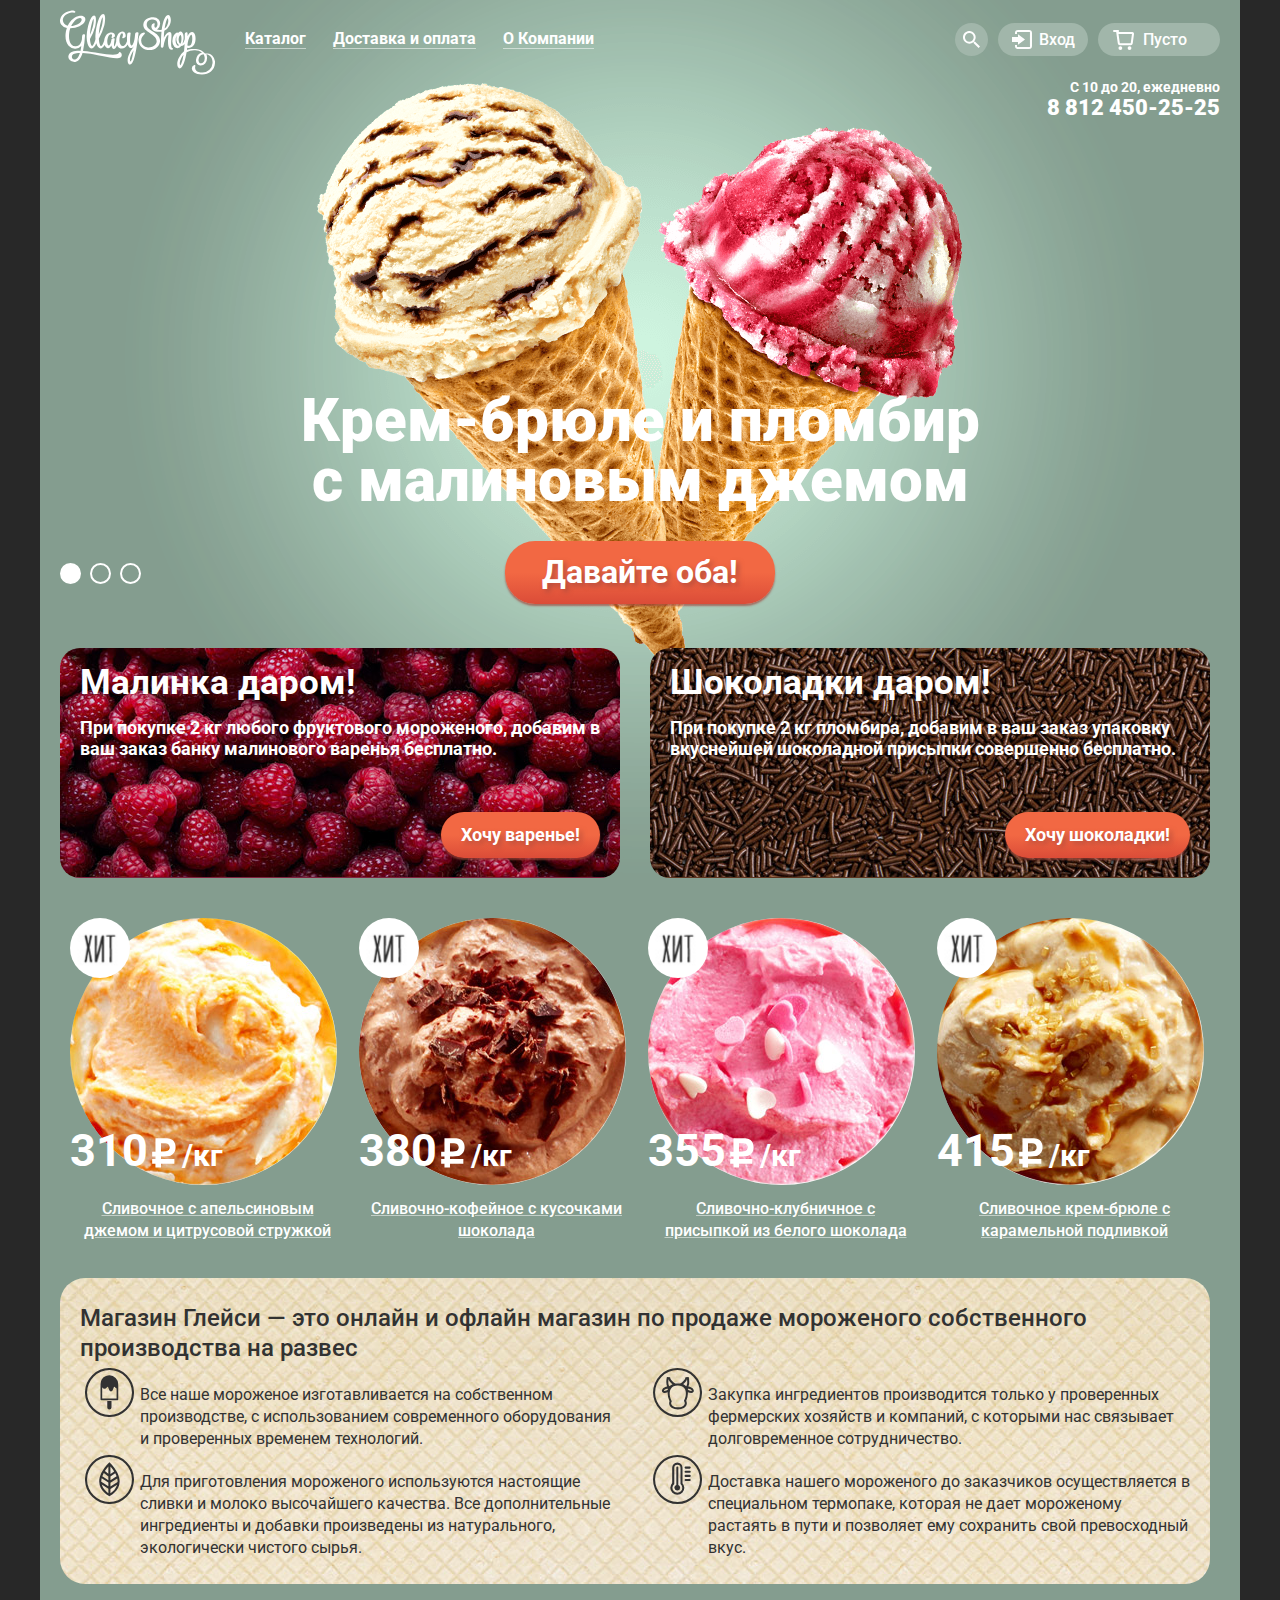
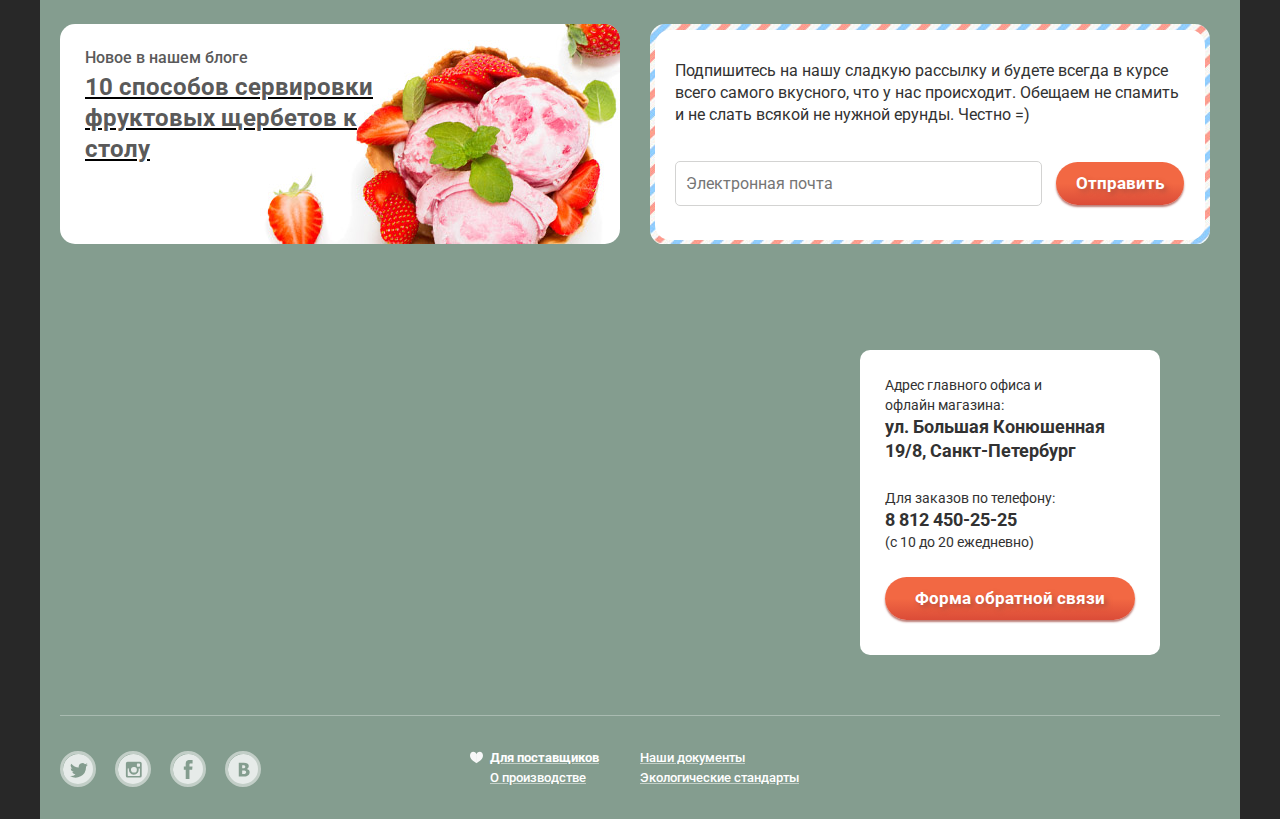
==== index.html @ 435b62d1 "add files" ====
<!DOCTYPE html>
<html lang="ru">
<head>
	<meta charset="UTF-8">
	<meta name="viewport" content="width=device-width, initial-scale=1.0">
	<link href="css/normalize.css" rel="stylesheet" type="text/css"/>
	<link href="css/style.css" rel="stylesheet" type="text/css"/>
	<link href="https://fonts.googleapis.com/css?family=Roboto:400,500,700,900&amp;subset=cyrillic" rel="stylesheet">
	<title>Document</title>
</head>
<body>
	<input type="radio" id="slide1" name="toggle" checked>
	<input type="radio" id="slide2" name="toggle">
	<input type="radio" id="slide3" name="toggle">
	<div class="site_wrapper">	
		<header class="main-header  clearfix  main-header--closed">
			<a><img class="logo" src="img/icons/logo.svg" width="155" height="65" alt="GllacyShop"></a>
			<nav class="main_nav">
				<button class="main-nav__toggle" type="button"></button>
				<ul class="first_list">
					<li>
						<a href="#">Каталог</a>
						<ul class="second_list">
							<li><a href="#">Новинки</a></li>
							<li><a href="catalog_creamy.html">Сливочное</a></li>
							<li><a href="#">Щербеты</a></li>
							<li><a href="#">Фруктовый лед</a></li>
							<li><a href="#">Мелорин</a></li>
						</ul>
					</li>
					<li><a href="#">Доставка и оплата</a></li>
					<li><a href="#">О Компании</a></li>
				</ul>
			</nav>
			<div class="user-block">
				<div class="basket">
					<a class="basket_btn" href="#">Пусто</a>
				</div>
				<div class="login">
					<a class="login_btn" href="#">Вход</a>
					<div class="wrapper_block">
						<form action="#" method="get">
							<div class="input-field">
								<input id="login" type="email" name="login" placeholder="Электронная почта" required="">
								<label class="prompt" for="login">Электронная почта</label>
							</div>
							<div class="input-field">
								<input id="password" type="password" name="password" placeholder="Пароль" required="">
								<label class="prompt" for="password">Пароль</label>
							</div>
							<button class="enter_btn btn" type="submit" value="enter">Войти</button>
							<div class="additionally">
								<a href="#">Забыли пароль?</a>
								<a href="#">Новая регистрация</a>
							</div>
						</form>
					</div>
				</div>
				<div class="search">
					<a class="search_btn" href="#"></a>
					<div class="wrapper_block">
						<form action="#" method="post">
							<div class="input-field">
								<input id="search" type="search" name="search" placeholder="Что ищем?" required="">
								<label class="prompt" for="search">Что ищем?</label>
							</div>
						</form>
					</div>
				</div>
			</div>
		</header>
		<main>
			<div>
				<div class="info_schedule" >С 10 до 20, ежедневно</div>
				<div class="info_tel" >8 812 450-25-25</div>
			</div>
			<div class="wrapper_slaider">
				<ul class="slaider">
					<li class="slide slide1">
						<p>Крем-брюле и пломбир с малиновым джемом</p>
						<a class="give_btn btn" href="#">Давайте оба!</a>
					</li>
					<li class="slide slide2">
						<p>Шоколадный пломбир и лимонный сорбет</p>
						<a class="give_btn btn" href="#">Давайте оба!</a>
					</li>
					<li class="slide slide3">
						<p>Пломбир с помадкой и клубничный щербет</p>
						<a class="give_btn btn" href="#">Давайте оба!</a>
					</li>
				</ul>
				<div class="controls-direction">
					<label for="slide1"></label>
					<label for="slide2"></label>
					<label for="slide3"></label>
				</div>
			</div>
			<section class="banners clearfix">
				<div class="left_banner">
					<h2>Малинка даром!</h2>
					<p>При покупке 2 кг любого фруктового мороженого, добавим в ваш заказ банку малинового варенья бесплатно.</p>
					<a class="want_btn btn" href="">Хочу варенье!</a>
				</div>
				<div class="right_banner">
					<h2>Шоколадки даром!</h2>
					<p>При покупке 2 кг пломбира, добавим в ваш заказ упаковку вкуснейшей шоколадной присыпки совершенно бесплатно.</p>
					<a class="want_btn btn" href="">Хочу шоколадки!</a>
				</div>
			</section>
			<ul class="hits">
				<li class="item_hover">
					<img class="circle_ice-cream" src="img/item1.jpg" width="267" height="267" alt="ice-cream">
					<img class="hit_icon" src="img/hit.jpg" width="60" height="60" alt="hit">
					<p class="price">310
							<img src="img/icons/p.svg" width="32" height="33" alt="p">
							<span>/кг</span>
						</p>
					<a class="description" href="#">Сливочное с апельсиновым джемом и цитрусовой стружкой</a>
					<a class="fast_btn btn" href="#">Быстрый просмотр</a>
				</li>
				<li class="item_hover">
					<img class="circle_ice-cream" src="img/item2.jpg" width="267" height="267" alt="ice-cream">
					<img class="hit_icon" src="img/hit.jpg" width="60" height="60" alt="hit">
					<p class="price">380
							<img src="img/icons/p.svg" width="32" height="33" alt="p">
							<span>/кг</span>
						</p>
					<a class="description" href="#">Сливочно-кофейное с кусочками шоколада</a>
					<a class="fast_btn btn" href="#">Быстрый просмотр</a>
				</li>
				<li class="item_hover">
					<img class="circle_ice-cream" src="img/item3.jpg" width="267" height="267" alt="ice-cream">
					<img class="hit_icon" src="img/hit.jpg" width="60" height="60" alt="hit">
					<p class="price">355
							<img src="img/icons/p.svg" width="32" height="33" alt="p">
							<span>/кг</span>
						</p>
					<a class="description" href="#">Сливочно-клубничное с присыпкой из белого шоколада</a>
					<a class="fast_btn btn" href="#">Быстрый просмотр</a>
				</li>
				<li class="item_hover">
					<img class="circle_ice-cream" src="img/item4.jpg" width="267" height="267" alt="ice-cream">
					<img class="hit_icon" src="img/hit.jpg" width="60" height="60" alt="hit">
					<p class="price">415
							<img src="img/icons/p.svg" width="32" height="33" alt="p">
							<span>/кг</span>
						</p>
					<a class="description" href="#">Сливочное крем-брюле с карамельной подливкой</a>
					<a class="fast_btn btn" href="#">Быстрый просмотр</a>
				</li>
			</ul>
			<section class="seo">
				<h2>Магазин Глейси  — это онлайн и офлайн магазин по продаже мороженого собственного производства на развес</h2>
				<ul class="about clearfix">
					<li>
						<img src="img/icons/ice-cream.svg" width="49" height="49" alt="ice-cream">
						<p>Все наше мороженое изготавливается на собственном производстве, с использованием современного оборудования и проверенных временем технологий.</p>
					</li>
					<li>
						<img src="img/icons/cow.svg" width="49" height="49" alt="ice-cream">
						<p>Закупка ингредиентов  производится только у проверенных фермерских хозяйств и компаний, с которыми нас связывает долговременное сотрудничество.</p>
					</li>
					<li>
						<img src="img/icons/leaf.svg" width="49" height="49" alt="-cream">
						<p>Для приготовления мороженого используются настоящие сливки и молоко высочайшего качества. Все дополнительные ингредиенты и добавки произведены из натурального, экологически чистого сырья.</p>
					</li>
					<li>
						<img src="img/icons/thermometer.svg" width="49" height="49" alt="ice-cream">
						<p>Доставка нашего мороженого до заказчиков осуществляется в специальном термопаке, которая не дает мороженому растаять в пути и позволяет ему сохранить свой превосходный вкус.</p>
					</li>
				</ul>
			</section>
			<section class="news_dispatch clearfix">
				<div class="news">
					<div class="news_overhead">Новое в нашем блоге</div>
					<a class="news_title" href="#">10  способов сервировки фруктовых щербетов к столу</a>
				</div>
				<div class="wrapper_dispatch">
					<div class="dispatch">
						<p>Подпишитесь на нашу сладкую рассылку и будете всегда в курсе всего самого вкусного, что у нас происходит. Обещаем не спамить и не слать всякой не нужной ерунды. Честно =) </p>
						<form class="subscription" action="#" method="get">
							<div class="input-field">
								<input id="email" type="email" name="email" placeholder="Электронная почта" required="">
								<label class="prompt" for="email">Электронная почта</label>
							</div>
							<button class="send_btn btn" type="submit" value="send">Отправить</button>
						</form>
					</div>
				</div>
			</section>
			<section class="map">
				<iframe src="https://yandex.ru/map-widget/v1/?um=constructor%3Abc6f0260ece9d15a4485cff6b0abbea690701ef6954085ef23d8120b6b8f34a1&amp;source=constructor" width="1200" height="430"></iframe>
				<div></div>
				<div class="map_info">
					<p>Адрес главного офиса и<br>
					офлайн магазина:<br>
					<b>ул. Большая Конюшенная<br>
					19/8, Санкт-Петербург</b><br></p>
					<p>Для заказов по телефону:<br>
					<b>8 812 450-25-25</b><br>
					(с 10 до 20 ежедневно)</p>
					<a class="form_btn btn" href="#">Форма обратной связи</a>
				</div>
				<div class="modal">
					<div class="modal_content clearfix">
						<form action="#" method="get">
							<span class="exit"></span>
							<div class="modal_content_title">Мы обязательно Вам ответим!</div>
							<div class="input-field">
								<input id="contact_name" type="text" name="contact_name" placeholder="Как Вас зовут?" required="">
								<label class="prompt" for="contact_name">Как Вас зовут?</label>
							</div>
							<div class="input-field">
								<input id="contact_email" type="text" name="contact_email" placeholder="Ваша почта для ответа?" required="">
								<label class="prompt" for="contact_email">Ваша почта для ответа?</label>
							</div>
							<div class="input-field">
								<textarea id="contact_text" name="contact_text" placeholder="Напишите что-нибудь..." required=""></textarea>
								<label class="prompt" for="contact_text">Напишите что-нибудь...</label>
							</div>
							<button class="send_btn btn float_right" type="submit" value="contact_send" >Отправить</button>
						</form>
					</div>
				</div>
			</section>
		</main>
		<footer class="main_footer clearfix">
			<div class="social">
				<a class="social_btn social_btn_twitter" href="#"></a>
				<a class="social_btn social_btn_instagram" href="#"></a>
				<a class="social_btn social_btn_facebook" href="#"></a>
				<a class="social_btn social_btn_vkontakte" href="#"></a>
			</div>
			<div class="additional">
				<a href="#">Для поставщиков<img src="img/icons/heart.svg" width="13" height="13" alt="heart"></a>
				<a href="#">Наши документы</a>
				<a href="#">О производстве</a>
				<a href="#">Экологические стандарты</a>
			</div>
			<div class="made"></div>
		</footer>
	</div>
	<script src="js/script.js"></script>
	<script src="js/burger_menu.js"></script>
</body>
</html>
---- css/style.css ----
body {
	max-width: 1200px;
	margin: 0 auto;
	font-weight: 400;
	font-size: 16px;
	color: #323232;
	font-family: "Roboto", "Arial", sans-serif;
}
body {
	background: #282828;
}
a {
	font-weight: 500;
	color: #fff;
	text-decoration-color: rgba(255,255,255,.5)
}
a:hover {
	color: #ffbc9e;
	text-decoration-color: rgba(255,188,158,.5)
}
a:active {
	color: #fff;
}
.input-field {
	position: relative;
	display: inline-block;
}
input {
	padding: 1px 10px;
	border: none;
	border: 1px solid #d3d3d2;
	border-radius: 5px;
	font-weight: 700;
	margin-top: 15px;
}
input::-webkit-input-placeholder, 
textarea::-webkit-input-placeholder {
	font-weight: 400;
}
input::-moz-input-placeholder, 
textarea::::-moz-input-placeholder {
	font-weight: 400;
}
input:-ms-input-placeholder, 
textarea:-ms-input-placeholder {
	font-weight: 400;
}
input:hover {
	border: 2px solid #d3d3d2;
	padding: 0 9px;
}
.prompt {
	display: none;
	position: absolute;
	top: -5px;
	left: 30px;
	font-size: 11px;
	line-height: 24px;
}
input:focus + .prompt, textarea:focus + .prompt {
	display: block;
	color: #5b9ddf;
}
input:focus::-webkit-input-placeholder, 
textarea:focus::-webkit-input-placeholder {
	color:transparent; 
}
input:focus::-moz-placeholder, 
textarea:focus::-moz-placeholder {
	color:transparent;
}
input:focus:-ms-input-placeholder, 
textarea:focus:-ms-input-placeholder {
	color:transparent;
}
.btn {
	background: linear-gradient(to bottom, #f26843 50%, #db4c38 100%);
	color: #fff;
	font-weight: 700;
	text-decoration: none;
	text-shadow: 3px 3px 5px rgba(160,70,60,.7);
	border: none;
	outline: 0;
	cursor: pointer;
	border-radius: 30px;
	box-shadow: 0 2px 2px rgba(160,70,60,.7)
}
.btn:hover {
	background: linear-gradient(to bottom, #f58669 50%, #ec6f5e 100%);
	color: #fff;
}
.btn:active {
	background: linear-gradient(to bottom, #d74632 50%, #e1613e 100%);
	box-shadow: inset 0 3px 3px rgba(160,70,60,.7);
}
/*===========================HEADER============================*/
.site_wrapper {
	background: #849d8f;
	max-width: 1160px;
	height: 100%;
	padding: 0 20px;
	margin: 0 auto;
	-webkit-transition: background 1.5s ease;
	transition: background 1.5s ease;
}
#slide1, #slide2, #slide3 {
	display: none;
}
#slide1:checked ~ .site_wrapper .slide1,
#slide2:checked ~ .site_wrapper .slide2,
#slide3:checked ~ .site_wrapper .slide3  {
 	display: block;
}
#slide1:checked ~ .site_wrapper {
  	background: #849d8f url("../img/ice-cream.png") no-repeat 77px 0;
}
#slide2:checked ~ .site_wrapper {
  	background: #8996a6 url("../img/ice-cream2.png") no-repeat 77px 0;
}
#slide3:checked ~ .site_wrapper {
 	background: #9d8b84 url("../img/ice-cream3.png") no-repeat 77px 0;
}
.clearfix::after {
	display: table;
	content: "";
	clear: both;
}
.logo {
	width: 155px; 
	height: 65px;
	float: left;
	margin-top: 10px;
	margin-right: 16px;
}
.main_nav {
	width: 550px;
	float: left;
	display: inline-block;
	vertical-align: top;
}
.main-nav__toggle {
	display: none;
}
.first_list, .second_list {
	margin: 0;
	padding: 0;
	font-size: 0;
}
.first_list > li {
	display: inline-block;
	vertical-align: top;
	padding: 23px 0;
}
.first_list > li > a {
	display: inline-block;
	vertical-align: top;
	font-size: 16px;
	font-weight: 700;
	color: #fff;
	text-decoration: none;
	border-bottom: 1px solid rgba(255, 255, 255, .5);
	margin:7px 13px 7px 14px;
}
.first_list > li > a:hover {
	background: #fff;
	color: #000;
	padding: 7px 13px;
	border-radius: 20px;
	margin: 0;
	margin-right: 1px;
}
.first_list > li > a:active {
	box-shadow: inset 0 3px 3px rgba(104,104,104,.6);
}
.first_list > li > .active_first_list {
	background: #d07058;
	padding: 7px 12px;
	border: none;
	border-radius: 20px;
	margin: 0;
	margin-right: 1px;
}
.second_list {
	display: none;
	position: absolute;
	z-index: 1;
	background: #fff;
	box-shadow: 0 15px 15px 10px rgba(87,100,92,.5);
	margin-top: 5px;
	border-radius: 7px;
}
.first_list li:hover .second_list {
	display: block;
}
.second_list > li {
	background: #fff;
	padding: 5px 0;
}
.second_list > li:nth-child(1) {
	border-top-right-radius: 7px;
	border-top-left-radius: 7px;
}
.second_list > li:nth-last-child(1) {
	border-bottom-right-radius: 7px;
	border-bottom-left-radius: 7px;
}
.second_list > li > a {
	background: #fff;
	width: 100%;
	display: inline-block;
	vertical-align: top;
	box-sizing: border-box;
	vertical-align: top;
	font-size: 14px;
	font-weight: 400;
	color: #000;
	text-decoration: none;
	padding: 5px 20px;
}
.second_list > li:nth-child(1)::after {
	display: table;
	content: "";
	background: #d1d0ce;
	width: 90%;
	height: 1px;
	margin: 0 auto;
}
.second_list > li:nth-child(1) {
	padding-bottom: 0px;
}
.second_list > li:nth-child(1) > a {
	font-weight: 700;
	padding-bottom: 10px;
}
.second_list > li:hover, .second_list > li:hover > a {
	background: #fbded7;
	color: #000;
}
.second_list > li:active, .second_list > li:active > a {
	background: #f6b5a5;
}
.second_list > .active_second_list, 
.second_list > .active_second_list > a {
	background: #d07058;
	color: #fff;
	pointer-events: none;
}
.user-block {
	width: 400px;
	float: right;
	margin: 23px 0;
}
.search, .login, .basket {
	position: relative;
	float: right;
	margin-left: 10px;
}
.search_btn {
	display: inline-block;
	vertical-align: top;
	background: #a1b6aa url(../img/icons/search.svg) no-repeat 50%;
	width: 33px;
	height: 33px;
	border-radius: 20px;
}
.search_btn:hover {
	background: #fff url(../img/icons/search_hover.svg) no-repeat 50%;
}
.wrapper_block {
	display: none;
	position: absolute;
	z-index: 1;
	right: 0;
	top: 40px;
	background: #fff;
	border-radius: 7px;
	box-shadow: 0 15px 15px 10px rgba(87,100,92,.5);
}
.wrapper_block::before {
	position: absolute;
	z-index: -1;
	width: 100%;
	height: 10px;
	top: -10px;
	content: "";
}
.search input, .login input {
	width: 228px;
	height: 37px;
	margin: 15px;
}
.login_btn, .basket_btn {
	display: block;
	width: 77px;
	height: 33px;
	font-weight: 500;
	color: #fff;
	line-height: 33px;
	border-radius: 20px;
	text-decoration: none;
}
.login_btn {
	background: #a1b6aa url(../img/icons/enter.svg) no-repeat 20% 50%;
	padding-right: 13px;
	text-align: right;
}
.login_btn:hover {
	background: #fff url(../img/icons/enter_hover.svg) no-repeat 20% 50%;
	color: #000;
}
.enter_btn {
	height: 35px;
	font-size: 15px;
	line-height: 35px;
	padding: 0 25px;
	margin: 0 15px 15px;
}
.additionally {
	display: inline-block;
	vertical-align: middle;
}
.additionally a {
	display: block;
	font-weight: 400;
	font-size: 13px;
	line-height: 24px;
	color: #000;
	text-decoration-color: rgba(0,0,0,.5);
}
.additionally a:hover {
	color: #ec593c;
	text-decoration-color: rgba(236,89,60,.5)
}
.basket_btn {
	background: #a1b6aa url(../img/icons/busket.svg) no-repeat 15% 50%;
	padding-left: 45px;
}
.basket_btn:hover, .basket_btn_active {
	background: #fff url(../img/icons/busket_hover.svg) no-repeat 15% 50%;
	color: #000;
}
.basket_inside {
	background: #fff;
	min-width: 520px;
	margin: 10px 20px 20px 5px;
}
.basket_inside_list {
	margin: 15px 0;
}
.cancel_btn {
	vertical-align: middle;
	position: relative;
	background: #fff;
	width: 25px;
	height: 25px;
	border: none;
	margin-right: 10px;
	cursor: pointer;
}
.cancel_btn::after, 
.cancel_btn::before {
	position: absolute;
	background: #3e3e3e;
	width: 14px;
	height: 1px;
	content: "";
}
.cancel_btn::before {
	transform: rotate(45deg);
}
.cancel_btn::after {
	transform: rotate(-45deg);
}
.cancel_btn:hover::before, 
.cancel_btn:hover::after {
	background: #d90000;
}
.basket_inside_list img {
	vertical-align: middle;
	width: 35px;
	height: 35px;
}
.basket_inside span {
	vertical-align: middle;
	font-size: 13px;
}
.basket_inside_name {
	vertical-align: middle;
	display: inline-block;
	width: 230px;
	margin: 0 10px;
}
.basket_inside_quantity {
	display: inline-block;
	width: 110px;
	margin-right: 10px;
}
.basket_inside b {
	vertical-align: middle;
	font-weight: normal;
	color: #808080;
}
.total {
	text-align: right;
	font-weight: 700;
	font-size: 15px;
	padding-top: 15px;
	padding-right: 10px;
	border-top: 1px solid #cacac7;
	margin-bottom: 10px;
}
.issue_btn {
	float: right;
	padding: 8px 20px;
}
.user-block > div:hover .wrapper_block, 
.user-block > div:hover .wrapper_block::before  {
	display: block;
} 
.info_schedule {
	color: #fff;
	font-weight: 700;
	font-size: 14px;
	text-align: right;
}
.info_tel {
	color: #fff;
	font-weight: 900;
	font-size: 22px;
	text-align: right;
}
/*===========================SLIDER============================*/
.wrapper_slaider {
	position: relative;
}
.slaider {
	width: 700px;
	height: 527px;
	padding: 0;
	margin: 0 auto;
}
.slide {
	display: none;
	position: relative;
	list-style: none;
}
.slaider p {
	position: absolute;
	top: 210px;
	color: #fff;
	font-weight: 900;
	font-size: 60px;
	line-height: 60px;
	text-align: center;
}
.controls-direction label {
	position: absolute;
	top: 442px;
	width: 17px;
	height: 17px;
	border: 2px solid #fff;
	border-radius: 15px;
	cursor: pointer;
}
.controls-direction label:nth-child(2) {
	left: 30px;
}
.controls-direction label:nth-child(3) {
	left: 60px;
}
.controls-direction label:hover {
	background: #b2c1b7;
}
#slide1:checked ~ .site_wrapper label[for="slide1"],
#slide2:checked ~ .site_wrapper label[for="slide2"],
#slide3:checked ~ .site_wrapper label[for="slide3"]  {
  background: #fff;
}
.give_btn {
	height: 63px;
	position: absolute;
	top: 420px;
	left: 215px;
	font-size: 32px;
	line-height: 63px;
	padding: 0 37px;
}
/*===========================BANNERS============================*/

.banners {
	max-width: 100%;
	width: 1150px;
	color: #fff;
}
.banners h2 {
	font-weight: 700;
	font-size: 35px;
	margin: 15px 20px;
}
.banners p {
	font-weight: 700;
	font-size: 18px;
	margin: 0 20px;
}
.want_btn {
	position: absolute;
	right: 20px;
	bottom: 20px;
	height: 46px;
	font-size: 18px;
	line-height: 46px;
	padding: 0 20px;
}
.left_banner {
	position: relative;
	background: #7e223e url(../img/raspberries.jpg) no-repeat;
	max-width: 49%;
	width: 560px;
	height: 230px;
	border-radius: 20px;
	float: left;
}
.right_banner {
	position: relative;
	background: #5d3620 url(../img/chocolate.jpg) no-repeat;
	max-width: 49%;
	width: 560px;
	height: 230px;
	border-radius: 20px;
	float: right;
}
/*===========================HITS============================*/
.hits, .catalog {
	position: relative;
	max-height: 340px;
	padding: 0;
	margin: 30px 0;
}
.item_hover {
	position: relative;
	display: inline-block;
	vertical-align: top;
	width: 265px;
	min-height: 400px;
	padding: 10px 10px;
}
.item_hover:hover {
	z-index: 1;
	background: rgba(167,184,173,.9);
	border-radius: 7px;
}
.circle_ice-cream {
	width: 267px;
	height: 267px;
	position: absolute;
	border-radius: 150px;
}
.hit_icon {
	width: 60px;
	height: 60px;
	position: absolute;
	border-radius: 30px;
}
.price {
	position: absolute;
	vertical-align: middle;
	top: 185px;
	font-weight: 700;
	font-size: 45px;
	line-height: 13px;
	color: #fff;
}
.price img {
	vertical-align: middle;
	margin: 0 -10px;
}
.price span {
	font-size: 30px;
}
.description {
	position: absolute;
	top: 290px;
	line-height: 22px;
	text-align: center;
	margin: 0 5px;
}
.fast_btn {
	display: none;
	position: absolute;
	top: 360px;
	height: 35px;
	font-size: 18px;
	line-height: 35px;
	padding: 0 25px;
	margin-left: 25px;
}
.item_hover:hover .fast_btn {
	display: block;
}
/*===========================SEO============================*/

.seo {
	background: #f0e6ce url(../img/wafer.jpg);
	width: 1150px;
	border-radius: 25px;
	margin-bottom: 40px;
}
.seo h2 {
	font-weight: 500;
	font-size: 24px;
	line-height: 30px;
	padding: 25px 20px 0;
	margin: 5px 0;
}
.about {
	padding: 0;
	padding-bottom: 20px;
	margin: 0;
}
.about li {
	width: 537px;
	list-style: none;
}
.about li:nth-child(odd) {
	float: left;
	margin-left: 25px;
}
.about li:nth-child(even) {
	float: right;
	margin-right: 20px;
}
.about li img {
	width: 49px;
	height: 49px;
	position: absolute;
}
.about li p {
	line-height: 22px;
	margin-left: 55px;
	margin-bottom: 5px;

}
/*===========================NEWS_DISPATCH============================*/

.news_dispatch {
	max-width: 100%;
	width: 1150px;
	margin-bottom: 40px;
}
.news {
	background: #fff url(../img/strawberry.jpg);
	max-width: 49%;
	width: 560px;
	min-height: 220px;
	float: left;
	border-radius: 15px;
}
.news_overhead {
	font-weight: 500;
	color: #5a5a5a;
	padding: 25px 25px 5px;
}
.news_title {
	display: inline-block;
	vertical-align: top;
	max-width: 300px;
	font-weight: 700;
	font-size: 24px;
	line-height: 31px;
	color: #5a5a5a;
	text-decoration-color: #000;
	margin: 0 25px;
}
.wrapper_dispatch {
	background: url(../img/mail_fon.jpg) no-repeat;
	max-width: 49%;
	width: 560px;
	float: right;
	border-radius: 15px;
}
.dispatch {
	background: #fff;
	max-width: calc(100% - 10px);
	width: 550px;
	min-height: 210px;
	border-radius: 15px;
	margin: -10px 0 5px 5px;
}
.dispatch p {
	line-height: 22px;
	padding: 30px 20px 0;
	margin-bottom: 20px;
}
.subscription input {
	width: 345px;
	height: 41px;
	margin: 15px 10px 0 20px;
}
.send_btn {
	height: 43px;
	font-size: 17px;
	line-height: 43px;
	padding: 0 20px;
}
/*===========================MAP============================*/

.map {
	position: relative;
	max-width: 100%;
	width: 1120px;
	height: 430px;
	margin-left: -20px;
}
.map iframe {
	max-width: calc(100% + 40px);
	border: none;
}
.map_info {
	position: absolute;
	top: 0;
	right: 0;
	background: #fff;
	width: 300px;
	min-height: 305px;
	margin-top: 65px;
	border-radius: 10px;
}
.map_info p {
	font-size: 14px;
	line-height: 20px;
	margin: 25px;
}
.map_info b {
	font-weight: 700;
	font-size: 18px;
	line-height: 24px;
}
.form_btn {
	display: inline-block;
	vertical-align: top;
	height: 43px;
	font-size: 17px;
	line-height: 43px;
	padding: 0 30px;
	margin-left: 25px;
}
.modal {
	display: none;
	position: fixed;
	top: 0;
	left: 0;
	z-index: 1;
	width: 100%;
	height: 100%;
	background: rgba(0,0,0,.5);
}
.modal_content {
	position: fixed;
	bottom: 50%;
	left: 50%;
	z-index: 5;
	background: #fff;
	width: 500px;
	height: 500px;
	margin-left: -250px;
	margin-bottom: -250px;
}
.modal_show {
	display: block;
}
.exit {
	position: absolute;
	top: 10px;
	right: 10px;
	width: 40px;
	height: 40px;
	cursor: pointer;
}
.exit::before, .exit::after {
	position: absolute;
	background: #777;
	width: 30px;
	height: 3px;
	content: "";
}
.exit::before {
	top: 18px;
	left: 5px;
	transform: rotate(45deg);
}
.exit::after {
	top: 18px;
	left: 5px;
	transform: rotate(-45deg);
}
.exit:hover::before, .exit:hover::after {
	opacity: .5;
}
.modal_content_title {
	font-weight: 700;
	font-size: 20px;
	line-height: 24px;
	padding-top: 20px;
	margin: 0 20px 15px;
}
.modal_content input {
	display: block;
	width: 250px;
	height: 41px;
	margin: 15px 20px;
}
.modal_content textarea {
	width: 453px;
	height: 195px;
	font-weight: 700;
	padding: 10px;
	border: 1px solid #d3d3d2;
	border-radius: 5px;
	margin: 15px 20px;
	resize: none;
}
.float_right {
	float: right;
	margin-right: 20px;
}
/*===========================FOOTER============================*/

.main_footer {
	min-height: 103px;
	border-top: 1px solid #a9bbb1;
}
.social {
	width: 380px;
	float: left;
	margin-right: 50px;
}
.social_btn {
	display: inline-block;
	vertical-align: top;
	width: 30px;
	height: 30px;
	border: 3px solid #c2cec7;
	border-radius: 20px;
	margin-top: 35px;
	margin-right: 15px;
}
.social_btn:hover {
	border: 3px solid #dbe3de;
}
.social_btn:active {
	box-shadow: inset 0 4px 4px rgba(104,104,104,.6);
}
.social_btn_twitter {
	background: url(../img/icons/twitter.svg);
}
.social_btn_instagram {
	background: url(../img/icons/instagram.svg);
}
.social_btn_facebook {
	background: url(../img/icons/facebook.svg);
}
.social_btn_vkontakte {
	background: url(../img/icons/vkontakte.svg);
}
.additional {
	width: 330px;
	float: left;
	margin-top: 35px;
	margin-right: 50px;
}
.additional a {
	display: inline-block;
	vertical-align: top;
	min-width: 150px;
	float: left;
	font-size: 13px;
	white-space: nowrap;
	margin-bottom: 5px;
}
.additional a:nth-child(1) {
	position: relative;
	font-weight: 700;
}
.additional img {
	width: 13px;
	height: 13px;
	position: absolute;
	left: -20px;
}
.made {
	width: 267px;
	float: right;
}
/*===========================CATALOG============================*/

.top_navigation {
	color: #fff;
	margin-top: -22px;
}
.top_navigation a {
	font-size: 14px;
	color: #fff;
	margin: 0 5px;
}
.top_navigation a:nth-last-child(1) {
	text-decoration: none;
	pointer-events: none;
}
.top_navigation a:nth-child(1) {
	margin-left: 0;
}
.name {
	font-weight: 700;
	font-size: 35px;
	line-height: 30px;
	color: #fff;
	margin: 10px 0 50px;
}
.wrapper_filter {
	display: inline-block;
	vertical-align: top;
	position: relative;
	margin-right: 15px;
	margin-bottom: 40px;
}
.wrapper_filter:nth-child(1)::after  {
	content: "";
    border-style: solid;
    border-width: 4px 4px 0 4px;
    border-color: #fff transparent transparent transparent;
    pointer-events: none;
	position: absolute;
	top: 17px;
	right: 15px;
}
.filter_title {
	position: absolute;
	top: -20px;
	left: 15px;
	font-weight: 500;
	font-size: 14px;
	color: #fff;
}
.filter_sorting {
	background: #a9b9af;
	width: 193px;
	height: 36px;
	font-weight: 500;
	color: #fff;
	padding: 0 15px;
	border: none;
	border-radius: 25px;
	-webkit-appearance: none;
	-moz-appearance: none;
	outline: none;
	cursor: pointer;
}
select::-ms-expand {
  display: none;
}
.filter_sorting:hover {
	background: #fff;
	color: #000;
}
.filter_sorting option {
	background: #fff;
	color: #000;
}
.filter_price {
	position: relative;
	background: #a9b9af;
	width: 218px;
	height: 36px;
	border-radius: 25px;
}
.scale {
	position: absolute;
	top: 16px;
	left: 15px;
	background: #d1d9d2;
	width: 188px;
	height: 3px;
}
.toggle {
	position: absolute;
	top: 7px;
	left: 34px;
	background: #fff;
	width: 20px;
	height: 20px;
	border-radius: 10px;
	cursor: pointer;
}
.toggle:nth-last-child(1) {
	left: 132px;
}
.bar {
	position: absolute;
	top: 16px;
	left: 54px;
	background: #fff;
	width: 78px;
	height: 3px;
}
.filter_fat {
	display: inline-block;
	vertical-align: top;
	background: #a9b9af;
	width: 415px;
	min-height: 36px;
	border-radius: 25px;
}
.filter_fat input {
	display: none;
}
.filter_fat input + label span {
	display: inline-block;
	vertical-align: top;
	background: #a9bab0;
	width: 16px;
	height: 16px;
	padding: 1px;
	border: 1px solid #fff;
	border-radius: 25px;
	margin:0px 5px 0 17px;
	cursor: pointer;
}
.filter_fat input:checked + label span::after {
	display: block;
	content: "";
	background: #fff;
	width: 10px;
  	height: 10px;
  	border: none;
  	border-radius: 10px;
  	margin: 3px;
	pointer-events:none;
}
.filter_fat input + label span:hover, 
.filter_fat input:checked + label span:hover {
	border: 2px solid #fff;
	padding: 0;
}
.filter_fat input + label span:disabled, 
.filter_fat input:checked + label span:disabled {
	opacity: .3;
}
.filter_fat label {
	display: inline-block;
	vertical-align: top;
	color: #fff;
	margin-top: 8px;
	cursor: pointer;
}
.filter_fillers {
	display: inline-block;
	vertical-align: top;
	background: #a9b9af;
	width: 700px;
	min-height: 36px;
	border-radius: 25px;
}
.filter_fillers input {
	display: none;
}
.filter_fillers input + label span {
	display: inline-block;
	vertical-align: top;
	background: #a9bab0;
	width: 16px;
	height: 16px;
	padding: 1px;
	border: 1px solid #fff;
	border-radius: 3px;
	cursor: pointer;
	margin: 0 10px 0 17px;
}
.filter_fillers input:checked + label span::after {
	display: block;
	content: "";
	background: url(../img/icons/checkbox_checked.svg);
	width: 16px;
  	height: 16px;
  	border: none;
	pointer-events:none;
}
.filter_fillers input + label span:hover, 
.filter_fillers input:checked + label span:hover {
	border: 2px solid #fff;
	padding: 0;
}
.filter_fillers input + label span:disabled, 
.filter_fillers input:checked + label span:disabled {
	opacity: .3;
}
.filter_fillers label {
	display: inline-block;
	vertical-align: top;
	color: #fff;
	margin-top: 8px;
	cursor: pointer;
}
.apply_btn {
	background: #a6b7ad;
	height: 34px;
	font-weight: 500;
	color: #fff;
	line-height: 30px;
	padding: 0 28px;
	border: 2px solid #fff;
	border-radius: 15px;
	margin-top: 1px;
	outline: none;
}
.apply_btn:hover {
	background: #fff;
	color: #000;
}
.apply_btn:active {
	color: rgba(0,0,0,.8);
	padding: 0 30px;
	border: none;
	box-shadow: inset 0 3px 3px rgba(104,104,104,.6);
}
.catalog_pages {
	min-height: 1200px;
}
.item {
	display: inline-block;
	vertical-align: top;
	height: 330px;
	margin-bottom: 30px;
}
.paginator {
	float: right;
}
.paginator li {
	display: inline-block;
	vertical-align: top;
	font-weight: 500;
	color: #fff;
	list-style: none;
	margin-top: 45px;
}
.paginator a {
	display: inline-block;
	vertical-align: top;
	width: 25px;
	height: 25px;
	border-radius: 15px; 
	text-align: center;
	line-height: 25px;
	text-decoration: none;
}
.paginator-btn-active {
	background: #fff;
	color: #000;
}
.paginator a:hover, 
.paginator-btn-active:hover {
	background: #9db1a5;
	color: #fff;
}
.paginator a:active, 
.paginator-btn-active:active {
	background: #fff;
	color: #000;
}

@media (max-width: 768px)  {
.logo {
	float: none;
	display: block;
	margin: 0 auto;
}
.main_nav {
	position: relative;
	width: 280px;
	float: none;
}
.main-nav__toggle {
  background: #a7b8ad;
  width: 40px;
  height: 40px;
  position: absolute;
  display: block;
  left: 0;
  top: 15px;
  border: none;
  cursor: pointer;
  outline: none;
}
.main-header--closed .main-nav__toggle::before {
  background: #fff;
  width: 20px;
  height: 2px;
  position: absolute;
  top: 13px;
  left: 10px;
  content: "";
  box-shadow: 0 6px 0 0 #fff, 0 12px 0 0 #fff;
}
.main-header--opened .main-nav__toggle:before,
.main-header--opened .main-nav__toggle:after {
  background: #fff;
  width: 25px;
  height: 2px;
  position: absolute;
  left: 8px;
  content: "";
  transform: rotate(45deg);
}
.main-header--opened .main-nav__toggle::after {
  transform: rotate(-45deg);
}
.main-nav--nojs .main-nav__toggle {
    display: none;
}
.main-header--closed .first_list,
.main-header--closed .user-block {
    display: none;
}
.first_list > li {
	background: linear-gradient(to right, #849d8f, #a7b8ad, #849d8f);
	display: block;
	padding: 5px 0;
	padding-left: 40px;
	margin-top: 10px;
}
.first_list > li > a {
	display: block;
	padding: 12px 13px;
	border-bottom: none;
	margin: 0;
}
.first_list > li > a:hover {
	padding: 12px 13px;
	border-radius: 4px;
}
.first_list > li > .active_first_list {
	background: none;
	padding: 12px 13px;
}
.second_list {
	background: none;
	display: block;
	position: static;
	box-shadow: none;
}
.second_list > li {
	background: none;
	border-radius: 7px;
}
.second_list > li:nth-child(1)::after {
	display: none;
}
.second_list > li > a {
	background: none;
	color: #e0e0e0;
	padding: 5px 30px;
}
.user-block {
	background: linear-gradient(to right, #849d8f, #a7b8ad, #849d8f);
	width: 225px;
	float: none;
	padding-left: 40px;
	margin: 5px 0;
}
.user-block > div:hover .wrapper_block, 
.user-block > div:hover .wrapper_block::before  {
	display: none;
}
.search, .login, .basket {
	float: none;
	margin-left: 0;
}
.search_btn, .login_btn, .basket_btn {
	background: none;
	width: 100%;
	padding: 2px 0;
	padding-left: 15px;
	border-radius: 4px;
	text-align: left;
	text-decoration: none;
}
.search_btn:hover, .login_btn:hover, .basket_btn:hover {
	background: #fff;
}
.search_btn::before {
	content: "Поиск";
	line-height: 33px;
}
.basket_btn::before {
	content: "Корзина: ";
}
.basket_btn_active {
	color: #fff;
}
.wrapper_slaider {
	display: none;
}
#slide1:checked ~ .site_wrapper {
	background: #849d8f;
}
.banners{
	max-width: 100%;
}
.banners h2 {
	font-size: 25px;
}
.banners p {
	font-size: 16px;
}
.left_banner, .right_banner {
	float: none;
	max-width: 100%;
	margin: 0 auto;
}
.hits, .catalog {
	max-height: 1300px;
	text-align: center;
}
.item_hover {
	width: 225px;
	min-height: 310px;
	text-align: left;
}
.circle_ice-cream {
	width: 157px;
	height: 157px;
	margin-left: 35px;
}
.hit_icon {
	width: 40px;
	height: 40px;
	margin-left: 35px;
}
.price {
	top: 100px;
	font-size: 35px;
}
.price img {
	width: 28px;
	height: 28px;
}
.price span {
	font-size: 28px;
}
.description {
	top: 175px;
}
.fast_btn {
	display: block;
	top: 245px;
	margin-left: 5px;
}
.seo {
	background-position: -20px 0;
	max-width: 100%;
}
.seo h2 {
	font-size: 18px;
	line-height: 28px;
}
.about li {
	width: 90%;
	text-indent: 25px;
}
.about li:nth-child(odd), .about li:nth-child(even) {
	float: none;
	margin: 15px;
}
.about li img {
	width: 20px;
	height: 20px;
}
.about li p {
	margin-left: 0;
}
.subscription input {
	width: 80%;
}
.send_btn {
	margin: 15px 20px 25px;
}
.news_dispatch {
	max-width:	100%;
}
.news, .wrapper_dispatch {
	float: none;
	max-width: 100%;
	margin: 25px auto;
}
.wrapper_dispatch {
	background: #fff;
}
.news_title {
	font-size: 18px;
}
.dispatch {
	max-width: 90%;
}
.dispatch p {
	padding: 10px 20px;
	margin-bottom: 5px;
}
.social, .additional, .made {
	max-width: 90%;
	float: none;
}
.additional {
	margin-left: 20px;
}
.top_navigation {
	margin-top: 10px;
}
.filter_fat, .filter_fillers {
	width: 100%;
	height: 100%;
}
.filter_fat input + label span,
.filter_fillers input + label span {
	margin-bottom: 10px;
}
}
@media (max-width: 519px) {
.map_info {
	display: none;
}
}

@media (min-width: 520px) and (max-width: 768px)  {
.map_info {
	display: block;
	width: 260px;
}
.form_btn {
	margin-left: 7px;
}
}

@media (min-width: 769px) and (max-width: 1210px)  {
#slide1:checked ~ .site_wrapper,
#slide2:checked ~ .site_wrapper,
#slide3:checked ~ .site_wrapper {
	background-position: 50% 0;
}
.main_nav {
	width: 380px;
}
.banners h2 {
	font-size: 30px;
}
.hits, .catalog {
	max-height: 1300px;
	text-align: center;
}
.item_hover {
	text-align: left;
}
.seo {
	background-position: -20px 0;
	max-width: 100%;
}
.about li {
	width: 45%;
}
.about li img {
	width: 40px;
	height: 40px;
}
.dispatch p {
	padding: 10px 20px;
	margin-bottom: 5px;
}
.subscription input {
	display: inline-block;
	width: 160px;
}
}
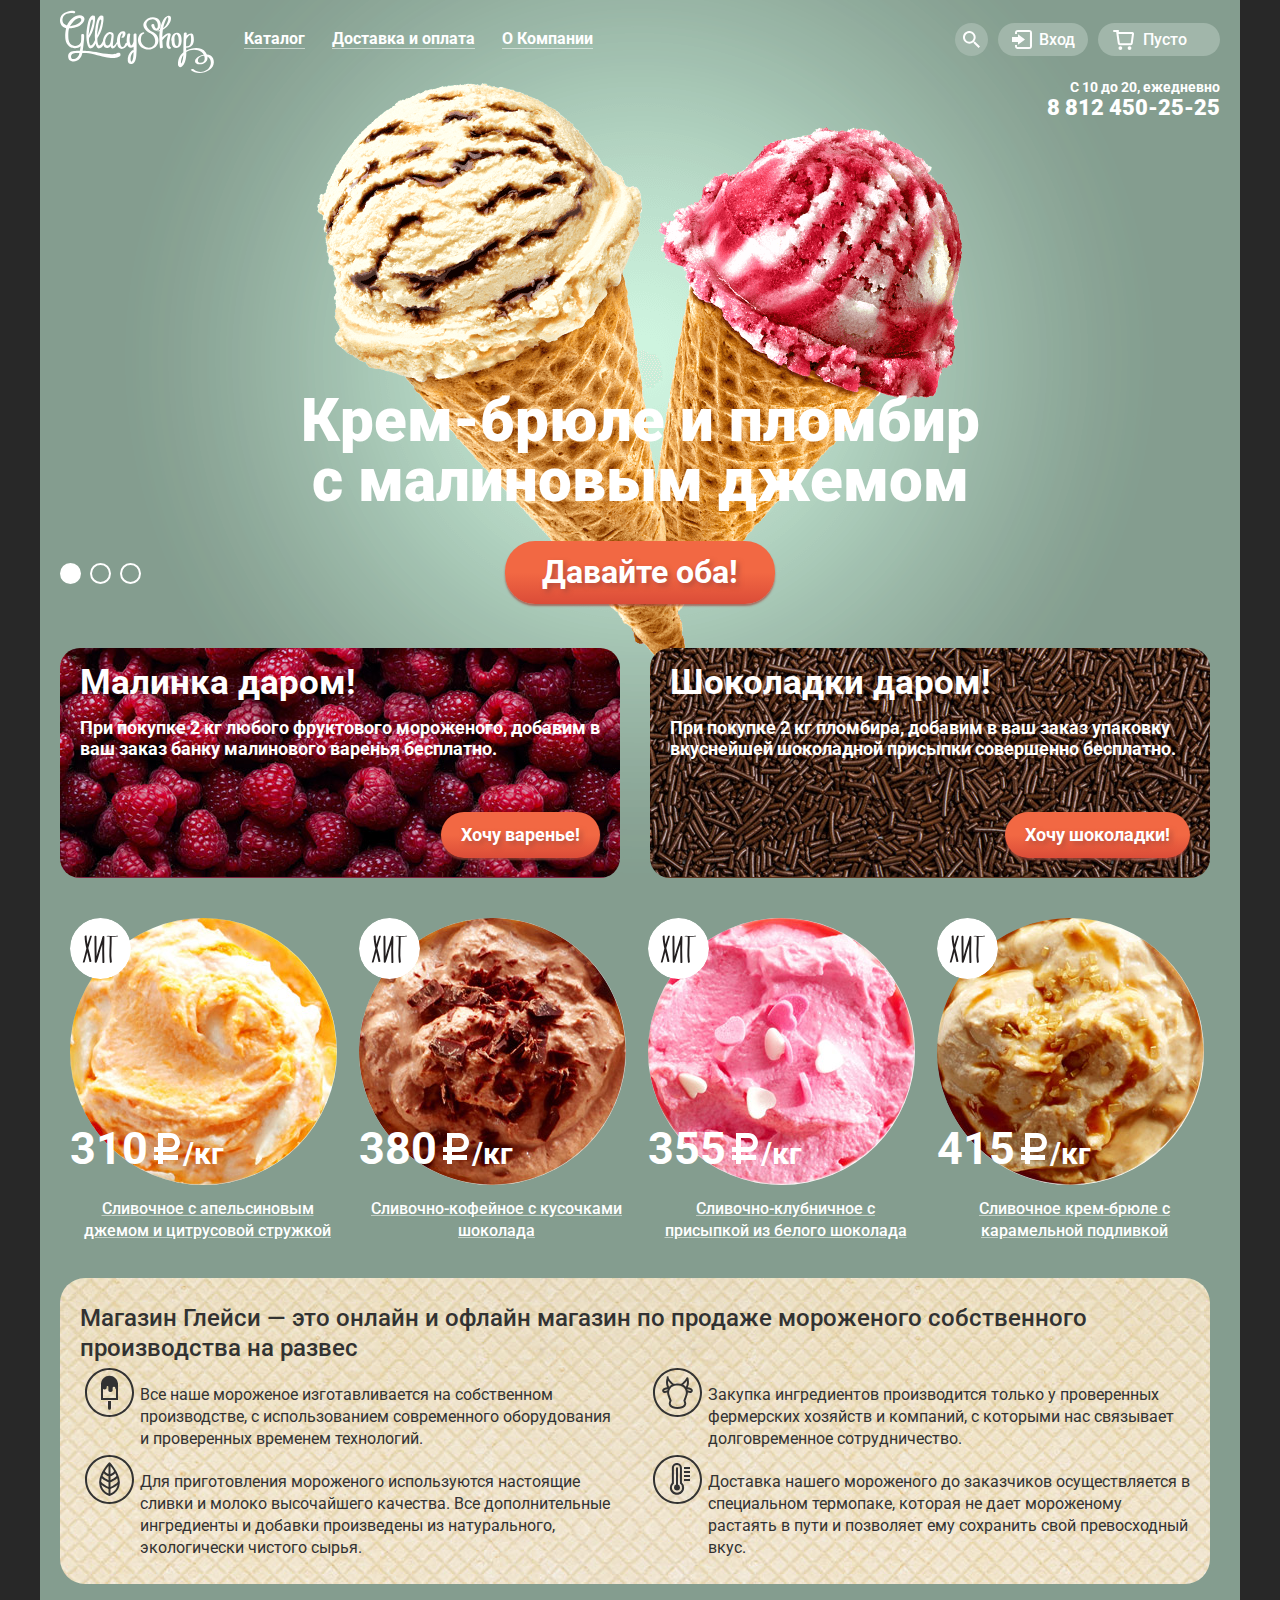
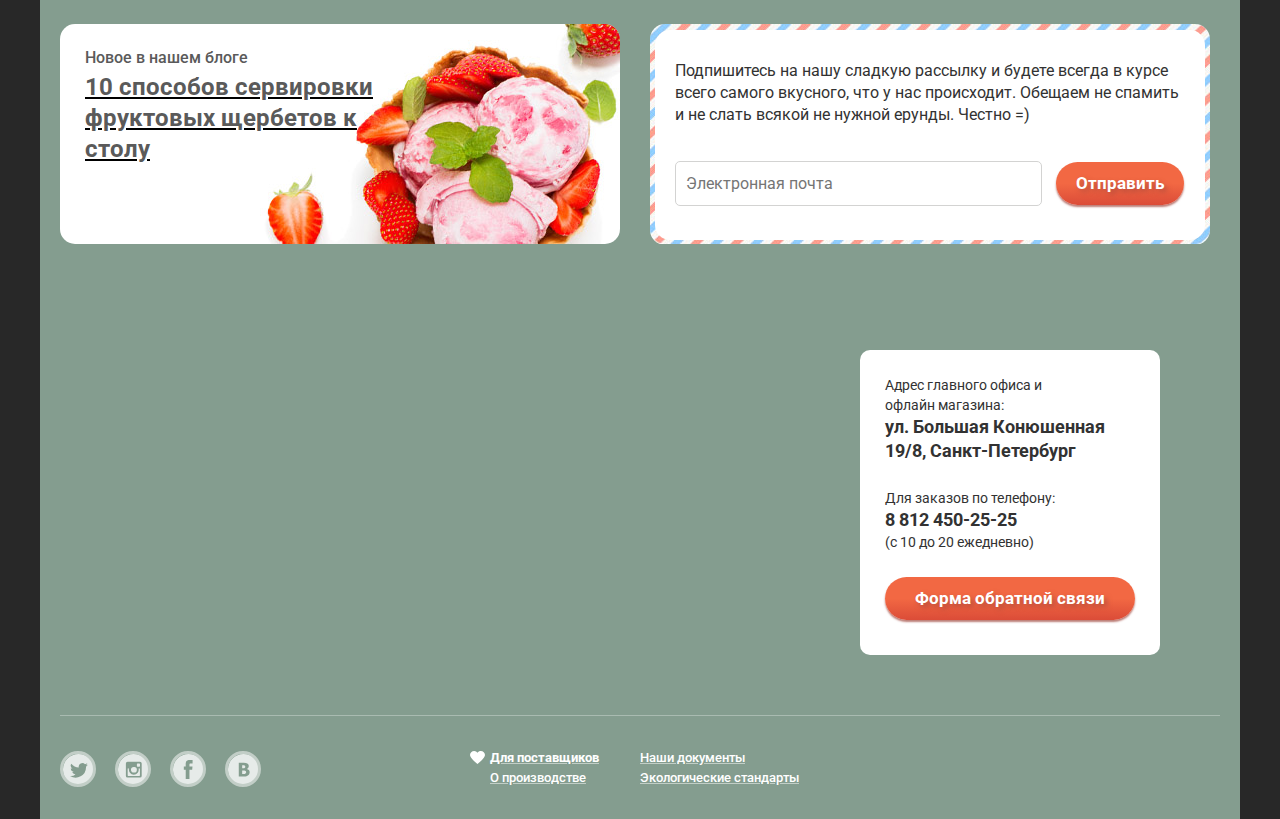
==== commit c2bf2d2b: "Исправления" ====
--- a/index.html
+++ b/index.html
@@ -9,12 +9,49 @@
 	<title>Document</title>
 </head>
 <body>
+	<svg xmlns="http://www.w3.org/2000/svg" style="display:none">
+		<symbol id="logo" viewBox="0 0 154 64">
+			<path d="M59.292 42.755c-.833-.25-2.153.373-2.153.373s-3.027 2.513-17.84-.378c-10.908-2.129-16.583-1.917-16.583-1.917s1.833-12.5 1.333-16c0 0 0-.917-1.083-.917s-1.75.417-1.75 1 .167 4.417-.25 7.083c0 0-1.417 4.251-6.167 3.917s-5.75-3.75-6.167-6.083-.666-8.833.584-11.5c0 0 7.167.25 11.667-3.583s4.25-7.167 2.083-8.583S15.883 5 12.049 8.5s-5.083 7-5.083 7-5.625-1.208-4.333-7.083C3.982 2.277 12.393 3 12.393 3c1.75.333 1.823.5 2.406-.083s1-2.083-1.75-2.167S2.049 2.021.466 7.5c-1.685 5.828 1.435 9.997 5.622 10.643 0 0-2.288 10.107.545 15.107s6.94 4.917 8.595 4.917 4.572-.916 5.405-2.25c0 0-.393 3.581-.724 4.88 0 0-6.935-.095-9.109 1.036-3.688 1.917-2.917 6.48-1.5 8.104 1.204 1.38 4.812 2.125 7.417.896 2.705-1.277 4.865-3.739 5.549-7.697 0 0 6.368-.469 12.534 1.364s14.756 3.556 17.34 3.556 8.046-.738 8.327-2.889c.186-1.438-.342-2.162-1.175-2.412zM15.862 9.328s3.281-2.5 4.844-.938c0 0 1.25 1.281.094 2.812-.656.869-2.396 3.589-10.656 4.938-.001.001 2.593-4.562 5.718-6.812zm.265 38.906s-4.531 2.469-5.047-.875c-.333-2.158.89-3.18 1.687-3.57s1.875-.879 6.579-.711c0 0 0 3.328-3.219 5.156z"/><path d="M73.576 24.477l-.002 6.77c-.007.038-.019.075-.021.115-.035.931-.418 1.734-.861 2.537a5.56 5.56 0 0 1-1.18 1.463c-.533.469-.877-.564-1.078-.985-1.391-2.915-.726-6.812-.187-9.862.257-1.454-2.706-1.077-2.936.222-.334 1.888-.869 5.118-.547 7.906-.587.101-1.167.366-1.341.737-.511 1.088-2.009 4.704-3.833 3.258-1.319-1.046-1.461-3.743-1.6-5.268-.191-2.111.154-4.267.816-6.266-.058.173 1.14-2.823 1.67-1.703.326.69.032 2.641-.608 3.122-1.571 1.182.875 1.67 1.824.956 1.802-1.356 3.05-5.708-.074-6.232-3.464-.581-5.438 2.923-6.163 5.697-.335 1.279-.563 3.074-.504 4.886-.481.832-2.097 3.533-3.047 4.026-1.125.584-1.104-.229-1.062-.75s.542-5.146.813-8.271c.175-2.014-.062-2.771-.5-3.646s-3.994-2.825-7.146.833c-2.183 2.534-2.912 4.927-3.08 7.054-.213.425-.443.873-.71 1.362-1.5 2.75-3.384 3.909-4.062 2-.594-1.672-.906-3.703-.75-6.188.005-.088 3.5-5 5.062-11.75s1.25-10.062.438-10.625-4.25-1.938-6.312 6.25c-1.523 6.047-2.137 12.5-1.565 17.879a41.603 41.603 0 0 1-1.229 2.434c-1.5 2.75-3.384 3.909-4.062 2-.594-1.672-.906-3.703-.75-6.188.005-.088 3.5-5 5.062-11.75s1.25-10.062.438-10.625-4.25-1.938-6.312 6.25-2.465 17.126-.5 23.125c0 0 1.081 3.375 3.103 3.125 1.671-.207 3.656-1.846 4.829-4.906.144.615.301 1.215.487 1.781 0 0 1.081 3.375 3.103 3.125 1.376-.17 2.964-1.32 4.14-3.423.711 1.839 2.239 3.34 4.213 2.985 2.667-.479 3.218-1.932 3.218-1.932s-.051 2.383 1.657 2.383c1.525 0 2.729-.889 3.938-3.159.409-.77.642-1.218.773-1.481.356 2.144 1.241 4.055 3.018 4.83 2.976 1.298 5.62-1.172 7.167-3.608.473 1.199 1.24 2.156 2.461 2.616 1.338.505 2.659.013 3.772-.928-.005 1.173-.016 2.346-.026 3.519-.584.001-1.239.143-1.547.415-3.203 2.825-4.598 6.241-4.195 10.521.233 2.48 2.576 3.597 4.725 2.662 3.101-1.35 3.57-6.021 3.83-8.836.625-6.829.139-13.939.139-20.791 0-1.293-2.906-.702-2.906.329zM30.252 13.281c.688-2.656 1.329-3.719 1.954-3.719s.938.719.469 3-1.987 8.626-4.094 12.75c0 0 .983-9.374 1.671-12.031zm8.418 0c.688-2.656 1.329-3.719 1.954-3.719s.938.719.469 3-1.987 8.626-4.094 12.75c0 0 .984-9.374 1.671-12.031zm12.859 12.427c-.074.58-.459 4.292-.959 6.292s-.953 2.78-2.583 3.438c-1.704.688-2.438-1.418-2.438-1.418-1.146-3.208.396-6.042 1.667-7.919s2.573-2.096 3.312-1.955a1.36 1.36 0 0 1 1.001 1.562zm21.972 18.056c-.038 2.683-.381 5.377-1.579 7.81-.701.146-1.029-.117-1.239-1.237a10.734 10.734 0 0 1 .049-3.251c.24-2.021 1.382-3.736 2.783-5.153-.007.61-.005 1.22-.014 1.831zM92.301 21.649c-2.541-1.229-4.811-3.29-5.715-6-1.279-3.827 2.928-6.647 6.275-6.474 3.488.181 5.137 3.625 4.967 6.709-.061 1.095-.748 3.557-2.096 2.277-.951-.906-1.369-2.375-1.566-3.632-.191-1.21-3.1-.495-2.898.776.578 3.657 4.527 7.689 7.898 3.863 3.014-3.418 1.656-9.462-2.574-11.233-4.523-1.893-10.135.077-12.529 4.327-2.732 4.85 2.748 9.598 6.629 11.321 6.225 3.338 6.455 14.054-1.818 14.126-3.43.03-6.619-2.438-7.693-5.609-.572-1.688-.279-7.553 2.014-8.003 1.807-.354 1.311-2.04-.453-1.693-3.713.727-5.08 5.515-4.721 8.858.576 5.341 5.578 8.339 10.631 8.295 4.682-.041 8.654-2.929 9.625-7.549.938-4.482-1.912-8.768-5.976-10.359z"/><path d="M110.881 37.532c-2.855-1.552-1.223-7.563-.791-9.875.279-1.492 1.555-3.794-.494-4.296-2.385-.584-5.223 1.687-7.277 3.858.012-2.506.17-4.999.553-7.478 3.088-1.576 5.4-3.821 7.182-7.395 1.295-2.604 1.941-7.971-2.461-6.422-3.986 1.403-5.377 6.017-6.619 9.688a29.258 29.258 0 0 0-1.094 4.378c-.398.16-.803.312-1.219.44-1.658.512-1.441 1.407.238.89.275-.085.543-.173.809-.263-.793 5.612-.256 11.49.248 17.02.049.54 2.969-.001 2.898-.777-.227-2.468-.414-4.922-.496-7.364.283-.104.52-.236.633-.387.889-1.175 1.982-2.203 3.08-3.177.299-.261.605-.513.92-.755l.459-.339c.674-.53.799-.543.381-.04-.061.916-.459 1.93-.625 2.832-.549 2.992-2.127 8.889 1.346 10.775.745.403 3.43-.715 2.329-1.313zm-6.486-24.101c.305-.897.715-1.77 1.094-2.636.473-1.082 1.73-4.768 2.645-3.004.729 1.404-.426 3.717-.938 5.067-.83 2.185-2.254 3.95-4.047 5.297.31-1.58.714-3.155 1.246-4.724z"/><path d="M121.635 30.527c.006-3.288-.375-7.506-4.303-7.863-4.309-.392-6.006 4.123-6.064 7.49-.004.274.135.456.35.569-.004 3.15.76 7.26 4.508 7.197 4.181-.068 5.505-3.714 5.509-7.393zm-4.998 5.475c-2.441-.971-2.219-5.203-2.053-7.24a.542.542 0 0 0-.246-.525c.301-2.017 1.082-5.03 2.863-3.506 1.416 1.211 1.445 4.148 1.521 5.835.053 1.144-.105 6.224-2.085 5.436zM153.135 48.58c-1.127-2.886-3.588-3.994-6.293-4.128a12.032 12.032 0 0 0-1.133-2.076c-3.91-5.788-13.189-5.019-19.475-1.948-.041-.913-.09-1.824-.129-2.73 2.533.127 5-.852 6.502-2.997 1.676-2.395 1.434-6.632.777-9.314-.619-2.525-3.088-2.072-4.93-1.234-.656.298-1.279.744-1.865 1.261.055-.672.111-1.345.16-2.014.111-1.542-2.842-1.153-2.941.203-.453 6.196-.297 12.366-.441 18.54-4.271 3.862-5.348 7.501-5.391 12.06-.02 2.271 1.934 3.961 3.982 2.386 2.895-2.224 3.771-6.629 4.172-9.984.178-1.491.197-3.009.16-4.528 4.49-2.941 10.635-3.149 15.205-.1.938.626 1.711 1.594 2.262 2.696-1.688.3-3.311.855-4.613 1.482-1.713.825-4.256 2.765-4.131 4.936.098 1.69 1.029 2.638 2.283 2.979.078.033.17.063.299.084 6.135.995 10.703-2.626 9.828-7.737 2.984 1.625 4.107 5.405 3.043 8.66-2.387 7.304-11.584 8.932-16.949 4.054-.574-.523-3.184.577-2.729.992 7.786 7.076 27.058.53 22.347-11.543zm-29.944-1.775c-.102 1.738-.459 3.549-1.145 5.143a22.06 22.06 0 0 1-.801 1.598s-.26.064-.316-.717c.025-2.858.809-5.577 2.346-7.892-.025.623-.048 1.245-.084 1.868zm3.129-17.858a.768.768 0 0 0 .146-.172c.516-.917 1.207-1.728 1.908-2.507.527-.586 1.119-1.138 1.803-1.539.324.162.654.991.777 2.131.303 2.772.439 10.096-3.945 9.407-.209-.033-.57.043-.947.171v-.039c-.06-2.478.075-4.967.258-7.452zm13.08 23.744c-.016-.003-.037-.001-.055-.003-1.689-.398-1.502-1.99-1.289-3.086.492-2.524 3.576-3.883 6.117-3.959 1.284 3.567.296 7.87-4.773 7.048z"/>
+		</symbol>
+		<symbol id="ruble" viewBox="0 0 31 36">
+			<path d="M11 21h7.451c5.247 0 9.5-4.253 9.5-9.5S23.698 2 18.451 2H6v14H2v5h4v3H2v5h4v4h5v-4h15v-5H11v-3zm0-14h7.451v-.03a4.53 4.53 0 0 1 0 9.06V16H11V7z"/>
+		</symbol>
+		<symbol id="ice-cream" viewBox="0 0 49 49">
+			<path d="M24.5 0C10.969 0 0 10.969 0 24.5S10.969 49 24.5 49 49 38.031 49 24.5 38.031 0 24.5 0zm0 47C12.093 47 2 36.906 2 24.5 2 12.093 12.093 2 24.5 2 36.906 2 47 12.093 47 24.5 47 36.906 36.906 47 24.5 47z"/><path d="M24.5 7.625c-4.355 0-7.94 3.278-8.436 7.5H16v16.917h17V15.125h-.063c-.497-4.222-4.082-7.5-8.437-7.5zM31 30.042H18v-9.257c.275.337.705.631 1.542.631 1.292 0 2.125-.713 2.125-1.625v-.875a.854.854 0 1 1 1.708 0c0 .009-.005.017-.005.025 0 .007.005.01.005.017v3.292s-.031 1.833 2.125 1.833c2.109 0 2.125-1.75 2.125-1.75v-2.25h.001l-.001-.005a1.344 1.344 0 0 1 2.688 0c0 .031.021.088.021.088s.034.609.667.894v8.982zM23 40.125a1.5 1.5 0 1 0 3 0V33h-3v7.125z"/>	
+		</symbol>
+		<symbol id="cow" viewBox="0 0 49 49">
+			<path d="M24.5 0C10.969 0 0 10.969 0 24.5S10.969 49 24.5 49 49 38.031 49 24.5 38.031 0 24.5 0zm0 47C12.093 47 2 36.906 2 24.5 2 12.093 12.093 2 24.5 2 36.906 2 47 12.093 47 24.5 47 36.906 36.906 47 24.5 47z"/><path d="M34.811 19.342c.86-1.711 1.88-4.987.433-9.482a1 1 0 0 0-1.825-.182c-1.271 2.268-4.038 5.927-6.047 6.094-.03.002-.054.019-.083.024A16.242 16.242 0 0 0 24.5 15.5c-.103 0-1.311.009-2.801.292-.025-.004-.045-.019-.071-.021-2.004-.167-4.773-3.827-6.048-6.095a1 1 0 1 0-1.824.183c-1.448 4.494-.427 7.771.433 9.482-1.744.22-3.954.777-4.757 2.188-.388.682-.38 1.464.024 2.201.514.939 1.399 1.245 2.334 1.245.816 0 1.668-.233 2.349-.482-.004.54.026 1.08.129 1.612.288 1.496 1.131 3.636 1.748 5.197.188.479.396 1.004.509 1.324-.235.614-.672 1.812-.766 2.484-.112.801.114 2.147 1.121 3.306 1.443 1.659 4.006 2.5 7.619 2.5 3.612 0 6.176-.841 7.619-2.5 1.007-1.158 1.233-2.505 1.121-3.306-.094-.673-.53-1.87-.767-2.484.114-.319.32-.843.509-1.32.617-1.563 1.462-3.704 1.75-5.201a8.483 8.483 0 0 0 .135-1.61c.679.248 1.528.48 2.342.48.936 0 1.82-.306 2.334-1.245.404-.737.412-1.519.024-2.201-.801-1.41-3.011-1.967-4.755-2.187zm-.953-6.634c.428 3.06-.477 5.157-1.031 6.112a9.905 9.905 0 0 0-.798-.872c-.544-.526-1.199-.934-1.891-1.258 1.483-1.051 2.801-2.673 3.72-3.982zm-18.716.002c.916 1.304 2.229 2.919 3.706 3.97-.701.329-1.359.744-1.892 1.283-.276.279-.533.57-.771.872-.549-.943-1.468-3.054-1.043-6.125zM11.21 22.77c-.089-.163-.063-.21-.04-.25.223-.391 1.387-1.006 3.609-1.233-.116.29-.217.582-.302.878-1.265.673-2.998 1.091-3.267.605zm21.558 2.959c-.252 1.313-1.058 3.354-1.646 4.844-.398 1.01-.609 1.552-.683 1.877l-.066.302.114.287c.283.71.711 1.908.772 2.351.001.009.096.858-.649 1.716-.72.826-2.363 1.812-6.11 1.812-3.747 0-5.391-.986-6.11-1.812-.746-.857-.651-1.707-.65-1.716.062-.441.489-1.641.772-2.352l.114-.286-.066-.302c-.072-.326-.284-.869-.683-1.881-.587-1.489-1.392-3.528-1.645-4.841-.422-2.198.379-4.575 2.145-6.358 1.513-1.528 4.933-1.868 6.123-1.871 1.166 0 4.539.339 6.139 1.886 2.081 2.014 2.465 4.597 2.129 6.344zm5.021-2.959c-.263.479-1.974.07-3.238-.592a9.437 9.437 0 0 0-.297-.888c2.198.23 3.354.84 3.575 1.229.024.041.05.087-.04.251z"/>
+		</symbol>
+		<symbol id="leaf" viewBox="0 0 49 49">
+			<path d="M24.5 0C10.969 0 0 10.969 0 24.5S10.969 49 24.5 49 49 38.031 49 24.5 38.031 0 24.5 0zm0 47C12.093 47 2 36.906 2 24.5 2 12.093 12.093 2 24.5 2 36.906 2 47 12.093 47 24.5 47 36.906 36.906 47 24.5 47z"/><path d="M34.807 26.756c-.45-9.493-9.197-18.693-9.586-19.097-.015-.015-.033-.023-.048-.037a.942.942 0 0 0-.118-.09.945.945 0 0 0-.13-.077c-.018-.009-.032-.022-.051-.03-.027-.011-.056-.011-.083-.02a.898.898 0 0 0-.297-.044c-.045 0-.089.002-.134.008a.957.957 0 0 0-.158.038c-.025.008-.052.008-.076.018-.018.007-.031.021-.049.029a.896.896 0 0 0-.133.079.95.95 0 0 0-.118.091c-.015.013-.033.021-.046.036-.389.404-9.14 9.608-9.587 19.105-.008.067-.017.133-.011.202-.013.363-.017.727-.003 1.091.369 10.256 9.978 12.82 10.075 12.845a.995.995 0 0 0 .494 0c.097-.024 9.706-2.589 10.074-12.845.013-.363.009-.727-.003-1.089.006-.073-.004-.142-.012-.213zM16.783 23.25c2.219 2.058 5.368 3.521 6.717 4.091v4.552c-2.448-1.196-6.219-3.341-7.302-5.228a17.06 17.06 0 0 1 .585-3.415zm2.024-5.096c1.513 1.688 3.602 2.646 4.693 3.059v3.94c-1.654-.76-4.424-2.216-6.016-4.043a29.164 29.164 0 0 1 1.323-2.956zm12.711 2.954c-1.59 1.824-4.362 3.283-6.018 4.044v-3.939c1.092-.413 3.183-1.372 4.695-3.062.489.949.935 1.94 1.323 2.957zM25.5 19.047v-8.008a45.239 45.239 0 0 1 3.651 5.229c-.953 1.374-2.536 2.276-3.651 2.779zm0 12.846v-4.552c1.35-.569 4.499-2.034 6.719-4.092.305 1.128.515 2.273.584 3.417-1.083 1.883-4.855 4.029-7.303 5.227zm-2-12.843c-1.113-.5-2.694-1.399-3.649-2.779a45.379 45.379 0 0 1 3.649-5.229v8.008zm-7.117 10.775c2.328 1.983 5.69 3.629 7.117 4.281v4.403c-2.092-.904-6.162-3.331-7.117-8.684zm9.117 8.696v-4.415c1.428-.653 4.792-2.3 7.121-4.284-.95 5.411-5.02 7.813-7.121 8.699z"/>
+		</symbol>
+		<symbol id="thermometer" viewBox="0 0 49 49">
+			<path d="M24.5 0C10.969 0 0 10.969 0 24.5S10.969 49 24.5 49 49 38.031 49 24.5 38.031 0 24.5 0zm0 47C12.093 47 2 36.906 2 24.5 2 12.093 12.093 2 24.5 2 36.906 2 47 12.093 47 24.5 47 36.906 36.906 47 24.5 47z"/><path d="M28.938 13.125c0-2.774-2.257-5.031-5.031-5.031s-5.031 2.257-5.031 5.031v14.64a7.042 7.042 0 0 0-2 4.923c0 3.929 3.196 7.125 7.125 7.125s7.125-3.196 7.125-7.125a7.127 7.127 0 0 0-2.188-5.126V13.125zm.187 19.563a5.126 5.126 0 0 1-10.25 0c0-1.647.792-3.098 2-4.035V13.125a3.031 3.031 0 1 1 6.062 0v15.372a5.114 5.114 0 0 1 2.188 4.191z"/><path d="M25 29.559V13.188a1 1 0 1 0-2 0v16.371a2.99 2.99 0 0 0-2 2.816 3 3 0 1 0 6 0 2.99 2.99 0 0 0-2-2.816zM31 12h6v2h-6zM31 16h6v2h-6zM31 20h6v2h-6zM31 24h6v2h-6z"/>
+		</symbol>
+		<symbol id="heart" viewBox="0 0 15 13">
+			<path d="M10.799 0c-1.35 0-2.551.65-3.3 1.661A4.097 4.097 0 0 0 4.199 0C1.875 0 0 1.806 0 4.044 0 7.223 7.499 13 7.499 13s7.499-5.777 7.499-8.956C14.998 1.806 13.123 0 10.799 0z"/>
+		</symbol>
+		<symbol id="hit" viewBox="0 0 61 61">
+			<circle fill="#FFF" cx="30.5" cy="30.5" r="30.5"/>
+			<path d="M19.985 18.27c-.915 2.683-1.718 5.384-2.472 8.094-.543-2.863-.921-5.756-.958-8.715-.005-.431-1.939-.11-1.932.518.052 4.243.8 8.354 1.747 12.432-1.196 4.58-2.311 9.18-3.579 13.771-.109.394 1.771.138 1.904-.344.902-3.265 1.726-6.535 2.556-9.8.805 3.204 1.644 6.407 2.273 9.657.098.508 2.041.045 1.932-.518-.864-4.462-2.12-8.836-3.146-13.247 1.068-4.086 2.202-8.157 3.578-12.191.124-.361-1.737-.145-1.903.343zM34.395 18.798c.049-1.047-1.919-.794-1.963.128-.004.08-.004.159-.008.238-.039.065-.084.128-.101.204-1.004 4.463-2.611 8.729-4.056 13.06-.644 1.93-1.139 3.898-1.666 5.856-.139-6.623-.135-13.237-.165-19.871-.005-1.042-1.965-.769-1.961.134.037 8.337.018 16.641.303 24.971a.644.644 0 0 0-.034.301l.064.445c.123.856 1.959.48 1.944-.317.005-.011.016-.018.021-.029 1.636-4.171 2.478-8.591 3.894-12.838.521-1.558 1.048-3.108 1.561-4.662-.071 5.987.058 11.969.211 17.961.026 1.012 1.58.771 1.91.065l.056-.119c.112-.239.088-.423-.015-.558-.211-8.333-.389-16.635.005-24.969zM47.32 17.66c-3.158.38-6.312.227-9.478.048-.491-.028-2.24.851-1.221.908 1.093.062 2.182.109 3.271.145-.093.081-.161.167-.157.265.295 8.408-1.054 17.239.191 25.564.063.424 2.01.005 1.932-.518-1.229-8.229.069-16.951-.185-25.27 1.776.012 3.551-.052 5.33-.266.857-.102 1.669-1.039.317-.876z"/>
+		</symbol>
+		<symbol id="ice-cream" viewBox="0 0 49 49">
+			ss	
+		</symbol>
+		<symbol id="ice-cream" viewBox="0 0 49 49">
+			ss	
+		</symbol>
+	</svg>
 	<input type="radio" id="slide1" name="toggle" checked>
 	<input type="radio" id="slide2" name="toggle">
 	<input type="radio" id="slide3" name="toggle">
 	<div class="site_wrapper">	
 		<header class="main-header  clearfix  main-header--closed">
-			<a><img class="logo" src="img/icons/logo.svg" width="155" height="65" alt="GllacyShop"></a>
+			<a class="logo">
+				<svg width="154" height="64">
+  					<use xlink:href='#logo'/>
+				</svg>
+			</a>
 			<nav class="main_nav">
 				<button class="main-nav__toggle" type="button"></button>
 				<ul class="first_list">
@@ -72,7 +109,7 @@
 		<main>
 			<div>
 				<div class="info_schedule" >С 10 до 20, ежедневно</div>
-				<div class="info_tel" >8 812 450-25-25</div>
+				<a class="info_tel" href="tel:+78124502525">8 812 450-25-25</a>
 			</div>
 			<div class="wrapper_slaider">
 				<ul class="slaider">
@@ -110,41 +147,61 @@
 			<ul class="hits">
 				<li class="item_hover">
 					<img class="circle_ice-cream" src="img/item1.jpg" width="267" height="267" alt="ice-cream">
-					<img class="hit_icon" src="img/hit.jpg" width="60" height="60" alt="hit">
-					<p class="price">310
-							<img src="img/icons/p.svg" width="32" height="33" alt="p">
-							<span>/кг</span>
-						</p>
+					<svg class="hit_icon" width="61" height="61">
+  						<use xlink:href='#hit'/>
+					</svg>
+					<div class="price">
+						<span>310</span>
+						<svg width="31" height="36">
+  							<use xlink:href='#ruble'/>
+						</svg>
+						<span class="measure">/кг</span>
+					</div>
 					<a class="description" href="#">Сливочное с апельсиновым джемом и цитрусовой стружкой</a>
 					<a class="fast_btn btn" href="#">Быстрый просмотр</a>
 				</li>
 				<li class="item_hover">
 					<img class="circle_ice-cream" src="img/item2.jpg" width="267" height="267" alt="ice-cream">
-					<img class="hit_icon" src="img/hit.jpg" width="60" height="60" alt="hit">
-					<p class="price">380
-							<img src="img/icons/p.svg" width="32" height="33" alt="p">
-							<span>/кг</span>
-						</p>
+					<svg class="hit_icon" width="61" height="61">
+  						<use xlink:href='#hit'/>
+					</svg>
+					<div class="price">
+						<span>380</span>
+						<svg width="31" height="36">
+  							<use xlink:href='#ruble'/>
+						</svg>
+						<span class="measure">/кг</span>
+					</div>
 					<a class="description" href="#">Сливочно-кофейное с кусочками шоколада</a>
 					<a class="fast_btn btn" href="#">Быстрый просмотр</a>
 				</li>
 				<li class="item_hover">
 					<img class="circle_ice-cream" src="img/item3.jpg" width="267" height="267" alt="ice-cream">
-					<img class="hit_icon" src="img/hit.jpg" width="60" height="60" alt="hit">
-					<p class="price">355
-							<img src="img/icons/p.svg" width="32" height="33" alt="p">
-							<span>/кг</span>
-						</p>
+					<svg class="hit_icon" width="61" height="61">
+  						<use xlink:href='#hit'/>
+					</svg>
+					<div class="price">
+						<span>355</span>
+						<svg width="31" height="36">
+  							<use xlink:href='#ruble'/>
+						</svg>
+						<span class="measure">/кг</span>
+					</div>
 					<a class="description" href="#">Сливочно-клубничное с присыпкой из белого шоколада</a>
 					<a class="fast_btn btn" href="#">Быстрый просмотр</a>
 				</li>
 				<li class="item_hover">
 					<img class="circle_ice-cream" src="img/item4.jpg" width="267" height="267" alt="ice-cream">
-					<img class="hit_icon" src="img/hit.jpg" width="60" height="60" alt="hit">
-					<p class="price">415
-							<img src="img/icons/p.svg" width="32" height="33" alt="p">
-							<span>/кг</span>
-						</p>
+					<svg class="hit_icon" width="61" height="61">
+  						<use xlink:href='#hit'/>
+					</svg>
+					<div class="price">
+						<span>415</span>
+						<svg width="31" height="36">
+  							<use xlink:href='#ruble'/>
+						</svg>
+						<span class="measure">/кг</span>
+					</div>
 					<a class="description" href="#">Сливочное крем-брюле с карамельной подливкой</a>
 					<a class="fast_btn btn" href="#">Быстрый просмотр</a>
 				</li>
@@ -153,19 +210,27 @@
 				<h2>Магазин Глейси  — это онлайн и офлайн магазин по продаже мороженого собственного производства на развес</h2>
 				<ul class="about clearfix">
 					<li>
-						<img src="img/icons/ice-cream.svg" width="49" height="49" alt="ice-cream">
+						<svg width="49" height="49">
+  							<use xlink:href='#ice-cream'/>
+						</svg>
 						<p>Все наше мороженое изготавливается на собственном производстве, с использованием современного оборудования и проверенных временем технологий.</p>
 					</li>
 					<li>
-						<img src="img/icons/cow.svg" width="49" height="49" alt="ice-cream">
+						<svg width="49" height="49">
+  							<use xlink:href='#cow'/>
+						</svg>
 						<p>Закупка ингредиентов  производится только у проверенных фермерских хозяйств и компаний, с которыми нас связывает долговременное сотрудничество.</p>
 					</li>
 					<li>
-						<img src="img/icons/leaf.svg" width="49" height="49" alt="-cream">
+						<svg width="49" height="49">
+  							<use xlink:href='#leaf'/>
+						</svg>
 						<p>Для приготовления мороженого используются настоящие сливки и молоко высочайшего качества. Все дополнительные ингредиенты и добавки произведены из натурального, экологически чистого сырья.</p>
 					</li>
 					<li>
-						<img src="img/icons/thermometer.svg" width="49" height="49" alt="ice-cream">
+						<svg width="49" height="49">
+  							<use xlink:href='#thermometer'/>
+						</svg>
 						<p>Доставка нашего мороженого до заказчиков осуществляется в специальном термопаке, которая не дает мороженому растаять в пути и позволяет ему сохранить свой превосходный вкус.</p>
 					</li>
 				</ul>
@@ -214,7 +279,7 @@
 								<input id="contact_email" type="text" name="contact_email" placeholder="Ваша почта для ответа?" required="">
 								<label class="prompt" for="contact_email">Ваша почта для ответа?</label>
 							</div>
-							<div class="input-field">
+							<div class="input-field input-field--textarea">
 								<textarea id="contact_text" name="contact_text" placeholder="Напишите что-нибудь..." required=""></textarea>
 								<label class="prompt" for="contact_text">Напишите что-нибудь...</label>
 							</div>
@@ -232,7 +297,11 @@
 				<a class="social_btn social_btn_vkontakte" href="#"></a>
 			</div>
 			<div class="additional">
-				<a href="#">Для поставщиков<img src="img/icons/heart.svg" width="13" height="13" alt="heart"></a>
+				<a href="#">Для поставщиков
+					<svg width="15" height="13">
+  						<use xlink:href='#heart'/>
+					</svg>
+				</a>
 				<a href="#">Наши документы</a>
 				<a href="#">О производстве</a>
 				<a href="#">Экологические стандарты</a>
--- a/css/style.css
+++ b/css/style.css
@@ -1,1480 +1,1515 @@
-body {
-	max-width: 1200px;
-	margin: 0 auto;
-	font-weight: 400;
-	font-size: 16px;
-	color: #323232;
-	font-family: "Roboto", "Arial", sans-serif;
-}
-body {
-	background: #282828;
-}
-a {
-	font-weight: 500;
-	color: #fff;
-	text-decoration-color: rgba(255,255,255,.5)
-}
-a:hover {
-	color: #ffbc9e;
-	text-decoration-color: rgba(255,188,158,.5)
-}
-a:active {
-	color: #fff;
-}
-.input-field {
-	position: relative;
-	display: inline-block;
-}
-input {
-	padding: 1px 10px;
-	border: none;
-	border: 1px solid #d3d3d2;
-	border-radius: 5px;
-	font-weight: 700;
-	margin-top: 15px;
-}
-input::-webkit-input-placeholder, 
-textarea::-webkit-input-placeholder {
-	font-weight: 400;
-}
-input::-moz-input-placeholder, 
-textarea::::-moz-input-placeholder {
-	font-weight: 400;
-}
-input:-ms-input-placeholder, 
-textarea:-ms-input-placeholder {
-	font-weight: 400;
-}
-input:hover {
-	border: 2px solid #d3d3d2;
-	padding: 0 9px;
-}
-.prompt {
-	display: none;
-	position: absolute;
-	top: -5px;
-	left: 30px;
-	font-size: 11px;
-	line-height: 24px;
-}
-input:focus + .prompt, textarea:focus + .prompt {
-	display: block;
-	color: #5b9ddf;
-}
-input:focus::-webkit-input-placeholder, 
-textarea:focus::-webkit-input-placeholder {
-	color:transparent; 
-}
-input:focus::-moz-placeholder, 
-textarea:focus::-moz-placeholder {
-	color:transparent;
-}
-input:focus:-ms-input-placeholder, 
-textarea:focus:-ms-input-placeholder {
-	color:transparent;
-}
-.btn {
-	background: linear-gradient(to bottom, #f26843 50%, #db4c38 100%);
-	color: #fff;
-	font-weight: 700;
-	text-decoration: none;
-	text-shadow: 3px 3px 5px rgba(160,70,60,.7);
-	border: none;
-	outline: 0;
-	cursor: pointer;
-	border-radius: 30px;
-	box-shadow: 0 2px 2px rgba(160,70,60,.7)
-}
-.btn:hover {
-	background: linear-gradient(to bottom, #f58669 50%, #ec6f5e 100%);
-	color: #fff;
-}
-.btn:active {
-	background: linear-gradient(to bottom, #d74632 50%, #e1613e 100%);
-	box-shadow: inset 0 3px 3px rgba(160,70,60,.7);
-}
-/*===========================HEADER============================*/
-.site_wrapper {
-	background: #849d8f;
-	max-width: 1160px;
-	height: 100%;
-	padding: 0 20px;
-	margin: 0 auto;
-	-webkit-transition: background 1.5s ease;
-	transition: background 1.5s ease;
-}
-#slide1, #slide2, #slide3 {
-	display: none;
-}
-#slide1:checked ~ .site_wrapper .slide1,
-#slide2:checked ~ .site_wrapper .slide2,
-#slide3:checked ~ .site_wrapper .slide3  {
- 	display: block;
-}
-#slide1:checked ~ .site_wrapper {
-  	background: #849d8f url("../img/ice-cream.png") no-repeat 77px 0;
-}
-#slide2:checked ~ .site_wrapper {
-  	background: #8996a6 url("../img/ice-cream2.png") no-repeat 77px 0;
-}
-#slide3:checked ~ .site_wrapper {
- 	background: #9d8b84 url("../img/ice-cream3.png") no-repeat 77px 0;
-}
-.clearfix::after {
-	display: table;
-	content: "";
-	clear: both;
-}
-.logo {
-	width: 155px; 
-	height: 65px;
-	float: left;
-	margin-top: 10px;
-	margin-right: 16px;
-}
-.main_nav {
-	width: 550px;
-	float: left;
-	display: inline-block;
-	vertical-align: top;
-}
-.main-nav__toggle {
-	display: none;
-}
-.first_list, .second_list {
-	margin: 0;
-	padding: 0;
-	font-size: 0;
-}
-.first_list > li {
-	display: inline-block;
-	vertical-align: top;
-	padding: 23px 0;
-}
-.first_list > li > a {
-	display: inline-block;
-	vertical-align: top;
-	font-size: 16px;
-	font-weight: 700;
-	color: #fff;
-	text-decoration: none;
-	border-bottom: 1px solid rgba(255, 255, 255, .5);
-	margin:7px 13px 7px 14px;
-}
-.first_list > li > a:hover {
-	background: #fff;
-	color: #000;
-	padding: 7px 13px;
-	border-radius: 20px;
-	margin: 0;
-	margin-right: 1px;
-}
-.first_list > li > a:active {
-	box-shadow: inset 0 3px 3px rgba(104,104,104,.6);
-}
-.first_list > li > .active_first_list {
-	background: #d07058;
-	padding: 7px 12px;
-	border: none;
-	border-radius: 20px;
-	margin: 0;
-	margin-right: 1px;
-}
-.second_list {
-	display: none;
-	position: absolute;
-	z-index: 1;
-	background: #fff;
-	box-shadow: 0 15px 15px 10px rgba(87,100,92,.5);
-	margin-top: 5px;
-	border-radius: 7px;
-}
-.first_list li:hover .second_list {
-	display: block;
-}
-.second_list > li {
-	background: #fff;
-	padding: 5px 0;
-}
-.second_list > li:nth-child(1) {
-	border-top-right-radius: 7px;
-	border-top-left-radius: 7px;
-}
-.second_list > li:nth-last-child(1) {
-	border-bottom-right-radius: 7px;
-	border-bottom-left-radius: 7px;
-}
-.second_list > li > a {
-	background: #fff;
-	width: 100%;
-	display: inline-block;
-	vertical-align: top;
-	box-sizing: border-box;
-	vertical-align: top;
-	font-size: 14px;
-	font-weight: 400;
-	color: #000;
-	text-decoration: none;
-	padding: 5px 20px;
-}
-.second_list > li:nth-child(1)::after {
-	display: table;
-	content: "";
-	background: #d1d0ce;
-	width: 90%;
-	height: 1px;
-	margin: 0 auto;
-}
-.second_list > li:nth-child(1) {
-	padding-bottom: 0px;
-}
-.second_list > li:nth-child(1) > a {
-	font-weight: 700;
-	padding-bottom: 10px;
-}
-.second_list > li:hover, .second_list > li:hover > a {
-	background: #fbded7;
-	color: #000;
-}
-.second_list > li:active, .second_list > li:active > a {
-	background: #f6b5a5;
-}
-.second_list > .active_second_list, 
-.second_list > .active_second_list > a {
-	background: #d07058;
-	color: #fff;
-	pointer-events: none;
-}
-.user-block {
-	width: 400px;
-	float: right;
-	margin: 23px 0;
-}
-.search, .login, .basket {
-	position: relative;
-	float: right;
-	margin-left: 10px;
-}
-.search_btn {
-	display: inline-block;
-	vertical-align: top;
-	background: #a1b6aa url(../img/icons/search.svg) no-repeat 50%;
-	width: 33px;
-	height: 33px;
-	border-radius: 20px;
-}
-.search_btn:hover {
-	background: #fff url(../img/icons/search_hover.svg) no-repeat 50%;
-}
-.wrapper_block {
-	display: none;
-	position: absolute;
-	z-index: 1;
-	right: 0;
-	top: 40px;
-	background: #fff;
-	border-radius: 7px;
-	box-shadow: 0 15px 15px 10px rgba(87,100,92,.5);
-}
-.wrapper_block::before {
-	position: absolute;
-	z-index: -1;
-	width: 100%;
-	height: 10px;
-	top: -10px;
-	content: "";
-}
-.search input, .login input {
-	width: 228px;
-	height: 37px;
-	margin: 15px;
-}
-.login_btn, .basket_btn {
-	display: block;
-	width: 77px;
-	height: 33px;
-	font-weight: 500;
-	color: #fff;
-	line-height: 33px;
-	border-radius: 20px;
-	text-decoration: none;
-}
-.login_btn {
-	background: #a1b6aa url(../img/icons/enter.svg) no-repeat 20% 50%;
-	padding-right: 13px;
-	text-align: right;
-}
-.login_btn:hover {
-	background: #fff url(../img/icons/enter_hover.svg) no-repeat 20% 50%;
-	color: #000;
-}
-.enter_btn {
-	height: 35px;
-	font-size: 15px;
-	line-height: 35px;
-	padding: 0 25px;
-	margin: 0 15px 15px;
-}
-.additionally {
-	display: inline-block;
-	vertical-align: middle;
-}
-.additionally a {
-	display: block;
-	font-weight: 400;
-	font-size: 13px;
-	line-height: 24px;
-	color: #000;
-	text-decoration-color: rgba(0,0,0,.5);
-}
-.additionally a:hover {
-	color: #ec593c;
-	text-decoration-color: rgba(236,89,60,.5)
-}
-.basket_btn {
-	background: #a1b6aa url(../img/icons/busket.svg) no-repeat 15% 50%;
-	padding-left: 45px;
-}
-.basket_btn:hover, .basket_btn_active {
-	background: #fff url(../img/icons/busket_hover.svg) no-repeat 15% 50%;
-	color: #000;
-}
-.basket_inside {
-	background: #fff;
-	min-width: 520px;
-	margin: 10px 20px 20px 5px;
-}
-.basket_inside_list {
-	margin: 15px 0;
-}
-.cancel_btn {
-	vertical-align: middle;
-	position: relative;
-	background: #fff;
-	width: 25px;
-	height: 25px;
-	border: none;
-	margin-right: 10px;
-	cursor: pointer;
-}
-.cancel_btn::after, 
-.cancel_btn::before {
-	position: absolute;
-	background: #3e3e3e;
-	width: 14px;
-	height: 1px;
-	content: "";
-}
-.cancel_btn::before {
-	transform: rotate(45deg);
-}
-.cancel_btn::after {
-	transform: rotate(-45deg);
-}
-.cancel_btn:hover::before, 
-.cancel_btn:hover::after {
-	background: #d90000;
-}
-.basket_inside_list img {
-	vertical-align: middle;
-	width: 35px;
-	height: 35px;
-}
-.basket_inside span {
-	vertical-align: middle;
-	font-size: 13px;
-}
-.basket_inside_name {
-	vertical-align: middle;
-	display: inline-block;
-	width: 230px;
-	margin: 0 10px;
-}
-.basket_inside_quantity {
-	display: inline-block;
-	width: 110px;
-	margin-right: 10px;
-}
-.basket_inside b {
-	vertical-align: middle;
-	font-weight: normal;
-	color: #808080;
-}
-.total {
-	text-align: right;
-	font-weight: 700;
-	font-size: 15px;
-	padding-top: 15px;
-	padding-right: 10px;
-	border-top: 1px solid #cacac7;
-	margin-bottom: 10px;
-}
-.issue_btn {
-	float: right;
-	padding: 8px 20px;
-}
-.user-block > div:hover .wrapper_block, 
-.user-block > div:hover .wrapper_block::before  {
-	display: block;
-} 
-.info_schedule {
-	color: #fff;
-	font-weight: 700;
-	font-size: 14px;
-	text-align: right;
-}
-.info_tel {
-	color: #fff;
-	font-weight: 900;
-	font-size: 22px;
-	text-align: right;
-}
-/*===========================SLIDER============================*/
-.wrapper_slaider {
-	position: relative;
-}
-.slaider {
-	width: 700px;
-	height: 527px;
-	padding: 0;
-	margin: 0 auto;
-}
-.slide {
-	display: none;
-	position: relative;
-	list-style: none;
-}
-.slaider p {
-	position: absolute;
-	top: 210px;
-	color: #fff;
-	font-weight: 900;
-	font-size: 60px;
-	line-height: 60px;
-	text-align: center;
-}
-.controls-direction label {
-	position: absolute;
-	top: 442px;
-	width: 17px;
-	height: 17px;
-	border: 2px solid #fff;
-	border-radius: 15px;
-	cursor: pointer;
-}
-.controls-direction label:nth-child(2) {
-	left: 30px;
-}
-.controls-direction label:nth-child(3) {
-	left: 60px;
-}
-.controls-direction label:hover {
-	background: #b2c1b7;
-}
-#slide1:checked ~ .site_wrapper label[for="slide1"],
-#slide2:checked ~ .site_wrapper label[for="slide2"],
-#slide3:checked ~ .site_wrapper label[for="slide3"]  {
-  background: #fff;
-}
-.give_btn {
-	height: 63px;
-	position: absolute;
-	top: 420px;
-	left: 215px;
-	font-size: 32px;
-	line-height: 63px;
-	padding: 0 37px;
-}
-/*===========================BANNERS============================*/
-
-.banners {
-	max-width: 100%;
-	width: 1150px;
-	color: #fff;
-}
-.banners h2 {
-	font-weight: 700;
-	font-size: 35px;
-	margin: 15px 20px;
-}
-.banners p {
-	font-weight: 700;
-	font-size: 18px;
-	margin: 0 20px;
-}
-.want_btn {
-	position: absolute;
-	right: 20px;
-	bottom: 20px;
-	height: 46px;
-	font-size: 18px;
-	line-height: 46px;
-	padding: 0 20px;
-}
-.left_banner {
-	position: relative;
-	background: #7e223e url(../img/raspberries.jpg) no-repeat;
-	max-width: 49%;
-	width: 560px;
-	height: 230px;
-	border-radius: 20px;
-	float: left;
-}
-.right_banner {
-	position: relative;
-	background: #5d3620 url(../img/chocolate.jpg) no-repeat;
-	max-width: 49%;
-	width: 560px;
-	height: 230px;
-	border-radius: 20px;
-	float: right;
-}
-/*===========================HITS============================*/
-.hits, .catalog {
-	position: relative;
-	max-height: 340px;
-	padding: 0;
-	margin: 30px 0;
-}
-.item_hover {
-	position: relative;
-	display: inline-block;
-	vertical-align: top;
-	width: 265px;
-	min-height: 400px;
-	padding: 10px 10px;
-}
-.item_hover:hover {
-	z-index: 1;
-	background: rgba(167,184,173,.9);
-	border-radius: 7px;
-}
-.circle_ice-cream {
-	width: 267px;
-	height: 267px;
-	position: absolute;
-	border-radius: 150px;
-}
-.hit_icon {
-	width: 60px;
-	height: 60px;
-	position: absolute;
-	border-radius: 30px;
-}
-.price {
-	position: absolute;
-	vertical-align: middle;
-	top: 185px;
-	font-weight: 700;
-	font-size: 45px;
-	line-height: 13px;
-	color: #fff;
-}
-.price img {
-	vertical-align: middle;
-	margin: 0 -10px;
-}
-.price span {
-	font-size: 30px;
-}
-.description {
-	position: absolute;
-	top: 290px;
-	line-height: 22px;
-	text-align: center;
-	margin: 0 5px;
-}
-.fast_btn {
-	display: none;
-	position: absolute;
-	top: 360px;
-	height: 35px;
-	font-size: 18px;
-	line-height: 35px;
-	padding: 0 25px;
-	margin-left: 25px;
-}
-.item_hover:hover .fast_btn {
-	display: block;
-}
-/*===========================SEO============================*/
-
-.seo {
-	background: #f0e6ce url(../img/wafer.jpg);
-	width: 1150px;
-	border-radius: 25px;
-	margin-bottom: 40px;
-}
-.seo h2 {
-	font-weight: 500;
-	font-size: 24px;
-	line-height: 30px;
-	padding: 25px 20px 0;
-	margin: 5px 0;
-}
-.about {
-	padding: 0;
-	padding-bottom: 20px;
-	margin: 0;
-}
-.about li {
-	width: 537px;
-	list-style: none;
-}
-.about li:nth-child(odd) {
-	float: left;
-	margin-left: 25px;
-}
-.about li:nth-child(even) {
-	float: right;
-	margin-right: 20px;
-}
-.about li img {
-	width: 49px;
-	height: 49px;
-	position: absolute;
-}
-.about li p {
-	line-height: 22px;
-	margin-left: 55px;
-	margin-bottom: 5px;
-
-}
-/*===========================NEWS_DISPATCH============================*/
-
-.news_dispatch {
-	max-width: 100%;
-	width: 1150px;
-	margin-bottom: 40px;
-}
-.news {
-	background: #fff url(../img/strawberry.jpg);
-	max-width: 49%;
-	width: 560px;
-	min-height: 220px;
-	float: left;
-	border-radius: 15px;
-}
-.news_overhead {
-	font-weight: 500;
-	color: #5a5a5a;
-	padding: 25px 25px 5px;
-}
-.news_title {
-	display: inline-block;
-	vertical-align: top;
-	max-width: 300px;
-	font-weight: 700;
-	font-size: 24px;
-	line-height: 31px;
-	color: #5a5a5a;
-	text-decoration-color: #000;
-	margin: 0 25px;
-}
-.wrapper_dispatch {
-	background: url(../img/mail_fon.jpg) no-repeat;
-	max-width: 49%;
-	width: 560px;
-	float: right;
-	border-radius: 15px;
-}
-.dispatch {
-	background: #fff;
-	max-width: calc(100% - 10px);
-	width: 550px;
-	min-height: 210px;
-	border-radius: 15px;
-	margin: -10px 0 5px 5px;
-}
-.dispatch p {
-	line-height: 22px;
-	padding: 30px 20px 0;
-	margin-bottom: 20px;
-}
-.subscription input {
-	width: 345px;
-	height: 41px;
-	margin: 15px 10px 0 20px;
-}
-.send_btn {
-	height: 43px;
-	font-size: 17px;
-	line-height: 43px;
-	padding: 0 20px;
-}
-/*===========================MAP============================*/
-
-.map {
-	position: relative;
-	max-width: 100%;
-	width: 1120px;
-	height: 430px;
-	margin-left: -20px;
-}
-.map iframe {
-	max-width: calc(100% + 40px);
-	border: none;
-}
-.map_info {
-	position: absolute;
-	top: 0;
-	right: 0;
-	background: #fff;
-	width: 300px;
-	min-height: 305px;
-	margin-top: 65px;
-	border-radius: 10px;
-}
-.map_info p {
-	font-size: 14px;
-	line-height: 20px;
-	margin: 25px;
-}
-.map_info b {
-	font-weight: 700;
-	font-size: 18px;
-	line-height: 24px;
-}
-.form_btn {
-	display: inline-block;
-	vertical-align: top;
-	height: 43px;
-	font-size: 17px;
-	line-height: 43px;
-	padding: 0 30px;
-	margin-left: 25px;
-}
-.modal {
-	display: none;
-	position: fixed;
-	top: 0;
-	left: 0;
-	z-index: 1;
-	width: 100%;
-	height: 100%;
-	background: rgba(0,0,0,.5);
-}
-.modal_content {
-	position: fixed;
-	bottom: 50%;
-	left: 50%;
-	z-index: 5;
-	background: #fff;
-	width: 500px;
-	height: 500px;
-	margin-left: -250px;
-	margin-bottom: -250px;
-}
-.modal_show {
-	display: block;
-}
-.exit {
-	position: absolute;
-	top: 10px;
-	right: 10px;
-	width: 40px;
-	height: 40px;
-	cursor: pointer;
-}
-.exit::before, .exit::after {
-	position: absolute;
-	background: #777;
-	width: 30px;
-	height: 3px;
-	content: "";
-}
-.exit::before {
-	top: 18px;
-	left: 5px;
-	transform: rotate(45deg);
-}
-.exit::after {
-	top: 18px;
-	left: 5px;
-	transform: rotate(-45deg);
-}
-.exit:hover::before, .exit:hover::after {
-	opacity: .5;
-}
-.modal_content_title {
-	font-weight: 700;
-	font-size: 20px;
-	line-height: 24px;
-	padding-top: 20px;
-	margin: 0 20px 15px;
-}
-.modal_content input {
-	display: block;
-	width: 250px;
-	height: 41px;
-	margin: 15px 20px;
-}
-.modal_content textarea {
-	width: 453px;
-	height: 195px;
-	font-weight: 700;
-	padding: 10px;
-	border: 1px solid #d3d3d2;
-	border-radius: 5px;
-	margin: 15px 20px;
-	resize: none;
-}
-.float_right {
-	float: right;
-	margin-right: 20px;
-}
-/*===========================FOOTER============================*/
-
-.main_footer {
-	min-height: 103px;
-	border-top: 1px solid #a9bbb1;
-}
-.social {
-	width: 380px;
-	float: left;
-	margin-right: 50px;
-}
-.social_btn {
-	display: inline-block;
-	vertical-align: top;
-	width: 30px;
-	height: 30px;
-	border: 3px solid #c2cec7;
-	border-radius: 20px;
-	margin-top: 35px;
-	margin-right: 15px;
-}
-.social_btn:hover {
-	border: 3px solid #dbe3de;
-}
-.social_btn:active {
-	box-shadow: inset 0 4px 4px rgba(104,104,104,.6);
-}
-.social_btn_twitter {
-	background: url(../img/icons/twitter.svg);
-}
-.social_btn_instagram {
-	background: url(../img/icons/instagram.svg);
-}
-.social_btn_facebook {
-	background: url(../img/icons/facebook.svg);
-}
-.social_btn_vkontakte {
-	background: url(../img/icons/vkontakte.svg);
-}
-.additional {
-	width: 330px;
-	float: left;
-	margin-top: 35px;
-	margin-right: 50px;
-}
-.additional a {
-	display: inline-block;
-	vertical-align: top;
-	min-width: 150px;
-	float: left;
-	font-size: 13px;
-	white-space: nowrap;
-	margin-bottom: 5px;
-}
-.additional a:nth-child(1) {
-	position: relative;
-	font-weight: 700;
-}
-.additional img {
-	width: 13px;
-	height: 13px;
-	position: absolute;
-	left: -20px;
-}
-.made {
-	width: 267px;
-	float: right;
-}
-/*===========================CATALOG============================*/
-
-.top_navigation {
-	color: #fff;
-	margin-top: -22px;
-}
-.top_navigation a {
-	font-size: 14px;
-	color: #fff;
-	margin: 0 5px;
-}
-.top_navigation a:nth-last-child(1) {
-	text-decoration: none;
-	pointer-events: none;
-}
-.top_navigation a:nth-child(1) {
-	margin-left: 0;
-}
-.name {
-	font-weight: 700;
-	font-size: 35px;
-	line-height: 30px;
-	color: #fff;
-	margin: 10px 0 50px;
-}
-.wrapper_filter {
-	display: inline-block;
-	vertical-align: top;
-	position: relative;
-	margin-right: 15px;
-	margin-bottom: 40px;
-}
-.wrapper_filter:nth-child(1)::after  {
-	content: "";
-    border-style: solid;
-    border-width: 4px 4px 0 4px;
-    border-color: #fff transparent transparent transparent;
-    pointer-events: none;
-	position: absolute;
-	top: 17px;
-	right: 15px;
-}
-.filter_title {
-	position: absolute;
-	top: -20px;
-	left: 15px;
-	font-weight: 500;
-	font-size: 14px;
-	color: #fff;
-}
-.filter_sorting {
-	background: #a9b9af;
-	width: 193px;
-	height: 36px;
-	font-weight: 500;
-	color: #fff;
-	padding: 0 15px;
-	border: none;
-	border-radius: 25px;
-	-webkit-appearance: none;
-	-moz-appearance: none;
-	outline: none;
-	cursor: pointer;
-}
-select::-ms-expand {
-  display: none;
-}
-.filter_sorting:hover {
-	background: #fff;
-	color: #000;
-}
-.filter_sorting option {
-	background: #fff;
-	color: #000;
-}
-.filter_price {
-	position: relative;
-	background: #a9b9af;
-	width: 218px;
-	height: 36px;
-	border-radius: 25px;
-}
-.scale {
-	position: absolute;
-	top: 16px;
-	left: 15px;
-	background: #d1d9d2;
-	width: 188px;
-	height: 3px;
-}
-.toggle {
-	position: absolute;
-	top: 7px;
-	left: 34px;
-	background: #fff;
-	width: 20px;
-	height: 20px;
-	border-radius: 10px;
-	cursor: pointer;
-}
-.toggle:nth-last-child(1) {
-	left: 132px;
-}
-.bar {
-	position: absolute;
-	top: 16px;
-	left: 54px;
-	background: #fff;
-	width: 78px;
-	height: 3px;
-}
-.filter_fat {
-	display: inline-block;
-	vertical-align: top;
-	background: #a9b9af;
-	width: 415px;
-	min-height: 36px;
-	border-radius: 25px;
-}
-.filter_fat input {
-	display: none;
-}
-.filter_fat input + label span {
-	display: inline-block;
-	vertical-align: top;
-	background: #a9bab0;
-	width: 16px;
-	height: 16px;
-	padding: 1px;
-	border: 1px solid #fff;
-	border-radius: 25px;
-	margin:0px 5px 0 17px;
-	cursor: pointer;
-}
-.filter_fat input:checked + label span::after {
-	display: block;
-	content: "";
-	background: #fff;
-	width: 10px;
-  	height: 10px;
-  	border: none;
-  	border-radius: 10px;
-  	margin: 3px;
-	pointer-events:none;
-}
-.filter_fat input + label span:hover, 
-.filter_fat input:checked + label span:hover {
-	border: 2px solid #fff;
-	padding: 0;
-}
-.filter_fat input + label span:disabled, 
-.filter_fat input:checked + label span:disabled {
-	opacity: .3;
-}
-.filter_fat label {
-	display: inline-block;
-	vertical-align: top;
-	color: #fff;
-	margin-top: 8px;
-	cursor: pointer;
-}
-.filter_fillers {
-	display: inline-block;
-	vertical-align: top;
-	background: #a9b9af;
-	width: 700px;
-	min-height: 36px;
-	border-radius: 25px;
-}
-.filter_fillers input {
-	display: none;
-}
-.filter_fillers input + label span {
-	display: inline-block;
-	vertical-align: top;
-	background: #a9bab0;
-	width: 16px;
-	height: 16px;
-	padding: 1px;
-	border: 1px solid #fff;
-	border-radius: 3px;
-	cursor: pointer;
-	margin: 0 10px 0 17px;
-}
-.filter_fillers input:checked + label span::after {
-	display: block;
-	content: "";
-	background: url(../img/icons/checkbox_checked.svg);
-	width: 16px;
-  	height: 16px;
-  	border: none;
-	pointer-events:none;
-}
-.filter_fillers input + label span:hover, 
-.filter_fillers input:checked + label span:hover {
-	border: 2px solid #fff;
-	padding: 0;
-}
-.filter_fillers input + label span:disabled, 
-.filter_fillers input:checked + label span:disabled {
-	opacity: .3;
-}
-.filter_fillers label {
-	display: inline-block;
-	vertical-align: top;
-	color: #fff;
-	margin-top: 8px;
-	cursor: pointer;
-}
-.apply_btn {
-	background: #a6b7ad;
-	height: 34px;
-	font-weight: 500;
-	color: #fff;
-	line-height: 30px;
-	padding: 0 28px;
-	border: 2px solid #fff;
-	border-radius: 15px;
-	margin-top: 1px;
-	outline: none;
-}
-.apply_btn:hover {
-	background: #fff;
-	color: #000;
-}
-.apply_btn:active {
-	color: rgba(0,0,0,.8);
-	padding: 0 30px;
-	border: none;
-	box-shadow: inset 0 3px 3px rgba(104,104,104,.6);
-}
-.catalog_pages {
-	min-height: 1200px;
-}
-.item {
-	display: inline-block;
-	vertical-align: top;
-	height: 330px;
-	margin-bottom: 30px;
-}
-.paginator {
-	float: right;
-}
-.paginator li {
-	display: inline-block;
-	vertical-align: top;
-	font-weight: 500;
-	color: #fff;
-	list-style: none;
-	margin-top: 45px;
-}
-.paginator a {
-	display: inline-block;
-	vertical-align: top;
-	width: 25px;
-	height: 25px;
-	border-radius: 15px; 
-	text-align: center;
-	line-height: 25px;
-	text-decoration: none;
-}
-.paginator-btn-active {
-	background: #fff;
-	color: #000;
-}
-.paginator a:hover, 
-.paginator-btn-active:hover {
-	background: #9db1a5;
-	color: #fff;
-}
-.paginator a:active, 
-.paginator-btn-active:active {
-	background: #fff;
-	color: #000;
-}
-
-@media (max-width: 768px)  {
-.logo {
-	float: none;
-	display: block;
-	margin: 0 auto;
-}
-.main_nav {
-	position: relative;
-	width: 280px;
-	float: none;
-}
-.main-nav__toggle {
-  background: #a7b8ad;
-  width: 40px;
-  height: 40px;
-  position: absolute;
-  display: block;
-  left: 0;
-  top: 15px;
-  border: none;
-  cursor: pointer;
-  outline: none;
-}
-.main-header--closed .main-nav__toggle::before {
-  background: #fff;
-  width: 20px;
-  height: 2px;
-  position: absolute;
-  top: 13px;
-  left: 10px;
-  content: "";
-  box-shadow: 0 6px 0 0 #fff, 0 12px 0 0 #fff;
-}
-.main-header--opened .main-nav__toggle:before,
-.main-header--opened .main-nav__toggle:after {
-  background: #fff;
-  width: 25px;
-  height: 2px;
-  position: absolute;
-  left: 8px;
-  content: "";
-  transform: rotate(45deg);
-}
-.main-header--opened .main-nav__toggle::after {
-  transform: rotate(-45deg);
-}
-.main-nav--nojs .main-nav__toggle {
-    display: none;
-}
-.main-header--closed .first_list,
-.main-header--closed .user-block {
-    display: none;
-}
-.first_list > li {
-	background: linear-gradient(to right, #849d8f, #a7b8ad, #849d8f);
-	display: block;
-	padding: 5px 0;
-	padding-left: 40px;
-	margin-top: 10px;
-}
-.first_list > li > a {
-	display: block;
-	padding: 12px 13px;
-	border-bottom: none;
-	margin: 0;
-}
-.first_list > li > a:hover {
-	padding: 12px 13px;
-	border-radius: 4px;
-}
-.first_list > li > .active_first_list {
-	background: none;
-	padding: 12px 13px;
-}
-.second_list {
-	background: none;
-	display: block;
-	position: static;
-	box-shadow: none;
-}
-.second_list > li {
-	background: none;
-	border-radius: 7px;
-}
-.second_list > li:nth-child(1)::after {
-	display: none;
-}
-.second_list > li > a {
-	background: none;
-	color: #e0e0e0;
-	padding: 5px 30px;
-}
-.user-block {
-	background: linear-gradient(to right, #849d8f, #a7b8ad, #849d8f);
-	width: 225px;
-	float: none;
-	padding-left: 40px;
-	margin: 5px 0;
-}
-.user-block > div:hover .wrapper_block, 
-.user-block > div:hover .wrapper_block::before  {
-	display: none;
-}
-.search, .login, .basket {
-	float: none;
-	margin-left: 0;
-}
-.search_btn, .login_btn, .basket_btn {
-	background: none;
-	width: 100%;
-	padding: 2px 0;
-	padding-left: 15px;
-	border-radius: 4px;
-	text-align: left;
-	text-decoration: none;
-}
-.search_btn:hover, .login_btn:hover, .basket_btn:hover {
-	background: #fff;
-}
-.search_btn::before {
-	content: "Поиск";
-	line-height: 33px;
-}
-.basket_btn::before {
-	content: "Корзина: ";
-}
-.basket_btn_active {
-	color: #fff;
-}
-.wrapper_slaider {
-	display: none;
-}
-#slide1:checked ~ .site_wrapper {
-	background: #849d8f;
-}
-.banners{
-	max-width: 100%;
-}
-.banners h2 {
-	font-size: 25px;
-}
-.banners p {
-	font-size: 16px;
-}
-.left_banner, .right_banner {
-	float: none;
-	max-width: 100%;
-	margin: 0 auto;
-}
-.hits, .catalog {
-	max-height: 1300px;
-	text-align: center;
-}
-.item_hover {
-	width: 225px;
-	min-height: 310px;
-	text-align: left;
-}
-.circle_ice-cream {
-	width: 157px;
-	height: 157px;
-	margin-left: 35px;
-}
-.hit_icon {
-	width: 40px;
-	height: 40px;
-	margin-left: 35px;
-}
-.price {
-	top: 100px;
-	font-size: 35px;
-}
-.price img {
-	width: 28px;
-	height: 28px;
-}
-.price span {
-	font-size: 28px;
-}
-.description {
-	top: 175px;
-}
-.fast_btn {
-	display: block;
-	top: 245px;
-	margin-left: 5px;
-}
-.seo {
-	background-position: -20px 0;
-	max-width: 100%;
-}
-.seo h2 {
-	font-size: 18px;
-	line-height: 28px;
-}
-.about li {
-	width: 90%;
-	text-indent: 25px;
-}
-.about li:nth-child(odd), .about li:nth-child(even) {
-	float: none;
-	margin: 15px;
-}
-.about li img {
-	width: 20px;
-	height: 20px;
-}
-.about li p {
-	margin-left: 0;
-}
-.subscription input {
-	width: 80%;
-}
-.send_btn {
-	margin: 15px 20px 25px;
-}
-.news_dispatch {
-	max-width:	100%;
-}
-.news, .wrapper_dispatch {
-	float: none;
-	max-width: 100%;
-	margin: 25px auto;
-}
-.wrapper_dispatch {
-	background: #fff;
-}
-.news_title {
-	font-size: 18px;
-}
-.dispatch {
-	max-width: 90%;
-}
-.dispatch p {
-	padding: 10px 20px;
-	margin-bottom: 5px;
-}
-.social, .additional, .made {
-	max-width: 90%;
-	float: none;
-}
-.additional {
-	margin-left: 20px;
-}
-.top_navigation {
-	margin-top: 10px;
-}
-.filter_fat, .filter_fillers {
-	width: 100%;
-	height: 100%;
-}
-.filter_fat input + label span,
-.filter_fillers input + label span {
-	margin-bottom: 10px;
-}
-}
-@media (max-width: 519px) {
-.map_info {
-	display: none;
-}
-}
-
-@media (min-width: 520px) and (max-width: 768px)  {
-.map_info {
-	display: block;
-	width: 260px;
-}
-.form_btn {
-	margin-left: 7px;
-}
-}
-
-@media (min-width: 769px) and (max-width: 1210px)  {
-#slide1:checked ~ .site_wrapper,
-#slide2:checked ~ .site_wrapper,
-#slide3:checked ~ .site_wrapper {
-	background-position: 50% 0;
-}
-.main_nav {
-	width: 380px;
-}
-.banners h2 {
-	font-size: 30px;
-}
-.hits, .catalog {
-	max-height: 1300px;
-	text-align: center;
-}
-.item_hover {
-	text-align: left;
-}
-.seo {
-	background-position: -20px 0;
-	max-width: 100%;
-}
-.about li {
-	width: 45%;
-}
-.about li img {
-	width: 40px;
-	height: 40px;
-}
-.dispatch p {
-	padding: 10px 20px;
-	margin-bottom: 5px;
-}
-.subscription input {
-	display: inline-block;
-	width: 160px;
-}
+body {
+	max-width: 1200px;
+	margin: 0 auto;
+	font-weight: 400;
+	font-size: 16px;
+	color: #323232;
+	font-family: "Roboto", "Arial", sans-serif;
+}
+body {
+	background: #282828;
+}
+a {
+	font-weight: 500;
+	color: #fff;
+	text-decoration-color: rgba(255,255,255,.5)
+}
+a:hover {
+	color: #ffbc9e;
+	text-decoration-color: rgba(255,188,158,.5)
+}
+a:active {
+	color: #fff;
+}
+img {
+	max-width: 100%;
+  	height: auto;
+}
+.input-field {
+	position: relative;
+	display: inline-block;
+}
+input {
+	padding: 1px 10px;
+	border: none;
+	border: 1px solid #d3d3d2;
+	border-radius: 5px;
+	font-weight: 700;
+	margin-top: 15px;
+}
+input::-webkit-input-placeholder, 
+textarea::-webkit-input-placeholder {
+	font-weight: 400;
+}
+input::-moz-input-placeholder, 
+textarea::-moz-input-placeholder {
+	font-weight: 400;
+}
+input:-ms-input-placeholder, 
+textarea:-ms-input-placeholder {
+	font-weight: 400;
+}
+input:hover {
+	border: 2px solid #d3d3d2;
+	padding: 0 9px;
+}
+.prompt {
+	display: none;
+	position: absolute;
+	top: -5px;
+	left: 30px;
+	font-size: 11px;
+	line-height: 24px;
+}
+input:focus + .prompt, textarea:focus + .prompt {
+	display: block;
+	color: #5b9ddf;
+}
+input:focus::-webkit-input-placeholder, 
+textarea:focus::-webkit-input-placeholder {
+	color:transparent; 
+}
+input:focus::-moz-placeholder, 
+textarea:focus::-moz-placeholder {
+	color:transparent;
+}
+input:focus:-ms-input-placeholder, 
+textarea:focus:-ms-input-placeholder {
+	color:transparent;
+}
+.btn {
+	background: linear-gradient(to bottom, #f26843 50%, #db4c38 100%);
+	color: #fff;
+	font-weight: 700;
+	text-decoration: none;
+	text-shadow: 3px 3px 5px rgba(160,70,60,.7);
+	border: none;
+	outline: 0;
+	cursor: pointer;
+	border-radius: 30px;
+	box-shadow: 0 2px 2px rgba(160,70,60,.7)
+}
+.btn:hover,
+.btn:focus {
+	background: linear-gradient(to bottom, #f58669 50%, #ec6f5e 100%);
+	color: #fff;
+}
+.btn:active {
+	background: linear-gradient(to bottom, #d74632 50%, #e1613e 100%);
+	box-shadow: inset 0 3px 3px rgba(160,70,60,.7);
+}
+/*===========================HEADER============================*/
+.site_wrapper {
+	background: #849d8f;
+	max-width: 1160px;
+	height: 100%;
+	padding: 0 20px;
+	margin: 0 auto;
+	-webkit-transition: background 1.5s ease;
+	transition: background 1.5s ease;
+}
+#slide1, #slide2, #slide3 {
+	display: none;
+}
+#slide1:checked ~ .site_wrapper .slide1,
+#slide2:checked ~ .site_wrapper .slide2,
+#slide3:checked ~ .site_wrapper .slide3  {
+ 	display: block;
+}
+#slide1:checked ~ .site_wrapper {
+  	background: #849d8f url("../img/ice-cream.png") no-repeat 77px 0;
+}
+#slide2:checked ~ .site_wrapper {
+  	background: #8996a6 url("../img/ice-cream2.png") no-repeat 77px 0;
+}
+#slide3:checked ~ .site_wrapper {
+ 	background: #9d8b84 url("../img/ice-cream3.png") no-repeat 77px 0;
+}
+.clearfix::after {
+	display: table;
+	content: "";
+	clear: both;
+}
+.logo {
+	width: 154px; 
+	height: 64px;
+	float: left;
+	margin-top: 10px;
+	margin-right: 16px;
+	fill: #fff;
+}
+.main_nav {
+	width: 550px;
+	float: left;
+	display: inline-block;
+	vertical-align: top;
+}
+.main-nav__toggle {
+	display: none;
+}
+.first_list, .second_list {
+	margin: 0;
+	padding: 0;
+	font-size: 0;
+}
+.first_list > li {
+	display: inline-block;
+	vertical-align: top;
+	padding: 23px 0;
+}
+.first_list > li > a {
+	display: inline-block;
+	vertical-align: top;
+	font-size: 16px;
+	font-weight: 700;
+	color: #fff;
+	text-decoration: none;
+	border-bottom: 1px solid rgba(255, 255, 255, .5);
+	margin:7px 13px 7px 14px;
+}
+.first_list > li > a:hover {
+	background: #fff;
+	color: #000;
+	padding: 7px 13px;
+	border-radius: 20px;
+	margin: 0;
+	margin-right: 1px;
+}
+.first_list > li > a:active {
+	box-shadow: inset 0 3px 3px rgba(104,104,104,.6);
+}
+.first_list > li > .active_first_list {
+	background: #d07058;
+	padding: 7px 13px;
+	border: none;
+	border-radius: 20px;
+	margin: 0;
+	margin-right: 1px;
+}
+.second_list {
+	display: none;
+	position: absolute;
+	z-index: 1;
+	background: #fff;
+	box-shadow: 0 15px 15px 10px rgba(87,100,92,.5);
+	margin-top: 5px;
+	border-radius: 7px;
+}
+.first_list li:hover .second_list {
+	display: block;
+}
+.second_list > li {
+	background: #fff;
+	padding: 5px 0;
+}
+.second_list > li:nth-child(1) {
+	border-top-right-radius: 7px;
+	border-top-left-radius: 7px;
+}
+.second_list > li:nth-last-child(1) {
+	border-bottom-right-radius: 7px;
+	border-bottom-left-radius: 7px;
+}
+.second_list > li > a {
+	background: #fff;
+	width: 100%;
+	display: inline-block;
+	vertical-align: top;
+	box-sizing: border-box;
+	vertical-align: top;
+	font-size: 14px;
+	font-weight: 400;
+	color: #000;
+	text-decoration: none;
+	padding: 5px 20px;
+}
+.second_list > li:nth-child(1)::after {
+	display: table;
+	content: "";
+	background: #d1d0ce;
+	width: 90%;
+	height: 1px;
+	margin: 0 auto;
+}
+.second_list > li:nth-child(1) {
+	padding-bottom: 0px;
+}
+.second_list > li:nth-child(1) > a {
+	font-weight: 700;
+	padding-bottom: 10px;
+}
+.second_list > li:hover, .second_list > li:hover > a {
+	background: #fbded7;
+	color: #000;
+}
+.second_list > li:active, .second_list > li:active > a {
+	background: #f6b5a5;
+}
+.second_list > .active_second_list, 
+.second_list > .active_second_list > a {
+	background: #d07058;
+	color: #fff;
+	pointer-events: none;
+}
+.user-block {
+	width: 400px;
+	float: right;
+	margin: 23px 0;
+}
+.search, .login, .basket {
+	position: relative;
+	float: right;
+	margin-left: 10px;
+}
+.search_btn {
+	display: inline-block;
+	vertical-align: top;
+	background: #a1b6aa url(../img/icons/search.svg) no-repeat 50%;
+	width: 33px;
+	height: 33px;
+	border-radius: 20px;
+}
+.search_btn:hover {
+	background: #fff url(../img/icons/search_hover.svg) no-repeat 50%;
+}
+.wrapper_block {
+	display: none;
+	position: absolute;
+	z-index: 1;
+	right: 0;
+	top: 40px;
+	background: #fff;
+	border-radius: 7px;
+	box-shadow: 0 15px 15px 10px rgba(87,100,92,.5);
+}
+.wrapper_block::before {
+	position: absolute;
+	z-index: -1;
+	width: 100%;
+	height: 10px;
+	top: -10px;
+	content: "";
+}
+.search input, .login input {
+	width: 228px;
+	height: 37px;
+	margin: 15px;
+}
+.login_btn, .basket_btn {
+	display: block;
+	width: 77px;
+	height: 33px;
+	font-weight: 500;
+	color: #fff;
+	line-height: 33px;
+	border-radius: 20px;
+	text-decoration: none;
+}
+.login_btn {
+	background: #a1b6aa url(../img/icons/enter.svg) no-repeat 20% 50%;
+	padding-right: 13px;
+	text-align: right;
+}
+.login_btn:hover {
+	background: #fff url(../img/icons/enter_hover.svg) no-repeat 20% 50%;
+	color: #000;
+}
+.enter_btn {
+	height: 35px;
+	font-size: 15px;
+	line-height: 35px;
+	padding: 0 25px;
+	margin: 0 15px 15px;
+}
+.additionally {
+	display: inline-block;
+	vertical-align: middle;
+}
+.additionally a {
+	display: block;
+	font-weight: 400;
+	font-size: 13px;
+	line-height: 24px;
+	color: #000;
+	text-decoration-color: rgba(0,0,0,.5);
+}
+.additionally a:hover {
+	color: #ec593c;
+	text-decoration-color: rgba(236,89,60,.5)
+}
+.basket_btn {
+	background: #a1b6aa url(../img/icons/basket.svg) no-repeat 15% 50%;
+	padding-left: 45px;
+}
+.basket_btn:hover, .basket_btn_active {
+	background: #fff url(../img/icons/basket_hover.svg) no-repeat 15% 50%;
+	color: #000;
+}
+.basket_inside {
+	background: #fff;
+	min-width: 520px;
+	margin: 10px 20px 20px 5px;
+}
+.basket_inside_list {
+	margin: 15px 0;
+}
+.cancel_btn {
+	vertical-align: middle;
+	position: relative;
+	background: #fff;
+	width: 25px;
+	height: 25px;
+	border: none;
+	margin-right: 10px;
+	cursor: pointer;
+}
+.cancel_btn::after, 
+.cancel_btn::before {
+	position: absolute;
+	background: #3e3e3e;
+	width: 14px;
+	height: 1px;
+	content: "";
+}
+.cancel_btn::before {
+	transform: rotate(45deg);
+}
+.cancel_btn::after {
+	transform: rotate(-45deg);
+}
+.cancel_btn:hover::before, 
+.cancel_btn:hover::after {
+	background: #d90000;
+}
+.basket_inside_list img {
+	vertical-align: middle;
+	width: 35px;
+	height: 35px;
+}
+.basket_inside span {
+	vertical-align: middle;
+	font-size: 13px;
+}
+.basket_inside_name {
+	vertical-align: middle;
+	display: inline-block;
+	width: 230px;
+	margin: 0 10px;
+}
+.basket_inside_quantity {
+	display: inline-block;
+	width: 110px;
+	margin-right: 10px;
+}
+.basket_inside b {
+	vertical-align: middle;
+	font-weight: normal;
+	color: #808080;
+}
+.total {
+	text-align: right;
+	font-weight: 700;
+	font-size: 15px;
+	padding-top: 15px;
+	padding-right: 10px;
+	border-top: 1px solid #cacac7;
+	margin-bottom: 10px;
+}
+.issue_btn {
+	float: right;
+	padding: 8px 20px;
+}
+.user-block > div:hover .wrapper_block, 
+.user-block > div:hover .wrapper_block::before  {
+	display: block;
+} 
+.info_schedule {
+	color: #fff;
+	font-weight: 700;
+	font-size: 14px;
+	text-align: right;
+}
+.info_tel {
+	display: block;
+	color: #fff;
+	font-weight: 900;
+	font-size: 22px;
+	text-align: right;
+	text-decoration: none;
+}
+/*===========================SLIDER============================*/
+.wrapper_slaider {
+	position: relative;
+}
+.slaider {
+	width: 700px;
+	height: 527px;
+	padding: 0;
+	margin: 0 auto;
+}
+.slide {
+	display: none;
+	position: relative;
+	list-style: none;
+}
+.slaider p {
+	position: absolute;
+	top: 210px;
+	color: #fff;
+	font-weight: 900;
+	font-size: 60px;
+	line-height: 60px;
+	text-align: center;
+}
+.controls-direction label {
+	position: absolute;
+	top: 442px;
+	width: 17px;
+	height: 17px;
+	border: 2px solid #fff;
+	border-radius: 15px;
+	cursor: pointer;
+}
+.controls-direction label:nth-child(2) {
+	left: 30px;
+}
+.controls-direction label:nth-child(3) {
+	left: 60px;
+}
+.controls-direction label:hover {
+	background: #b2c1b7;
+}
+#slide1:checked ~ .site_wrapper label[for="slide1"],
+#slide2:checked ~ .site_wrapper label[for="slide2"],
+#slide3:checked ~ .site_wrapper label[for="slide3"]  {
+  background: #fff;
+}
+.give_btn {
+	height: 63px;
+	position: absolute;
+	top: 420px;
+	left: 215px;
+	font-size: 32px;
+	line-height: 63px;
+	padding: 0 37px;
+}
+/*===========================BANNERS============================*/
+
+.banners {
+	max-width: 100%;
+	width: 1150px;
+	color: #fff;
+}
+.banners h2 {
+	font-weight: 700;
+	font-size: 35px;
+	margin: 15px 20px;
+}
+.banners p {
+	font-weight: 700;
+	font-size: 18px;
+	margin: 0 20px;
+}
+.want_btn {
+	position: absolute;
+	right: 20px;
+	bottom: 20px;
+	height: 46px;
+	font-size: 18px;
+	line-height: 46px;
+	padding: 0 20px;
+}
+.left_banner {
+	position: relative;
+	background: #7e223e url(../img/raspberries.jpg) no-repeat;
+	max-width: 49%;
+	width: 560px;
+	height: 230px;
+	border-radius: 20px;
+	float: left;
+}
+.right_banner {
+	position: relative;
+	background: #5d3620 url(../img/chocolate.jpg) no-repeat;
+	max-width: 49%;
+	width: 560px;
+	height: 230px;
+	border-radius: 20px;
+	float: right;
+}
+/*===========================HITS============================*/
+.hits, .catalog {
+	position: relative;
+	max-height: 340px;
+	padding: 0;
+	margin: 30px 0;
+}
+.item_hover {
+	position: relative;
+	display: inline-block;
+	vertical-align: top;
+	width: 265px;
+	min-height: 400px;
+	padding: 10px 10px;
+}
+.item_hover:hover {
+	z-index: 1;
+	background: rgba(167,184,173,.9);
+	border-radius: 7px;
+}
+.circle_ice-cream {
+	width: 267px;
+	height: 267px;
+	position: absolute;
+	border-radius: 150px;
+}
+.hit_icon {
+	width: 61px;
+	height: 61px;
+	position: absolute;
+	border-radius: 30px;
+	fill: #231f20;
+}
+.price {
+	position: absolute;
+	vertical-align: middle;
+	top: 223px;
+}
+.price span {
+	font-weight: 700;
+	font-size: 45px;
+	line-height: 13px;
+	color: #fff;
+}
+.price svg {
+	width: 31px;
+	height: 36px;
+	margin-right: -4px;
+	margin-bottom: -3px;
+	fill: #fff;
+}
+.price .measure {
+	font-size: 30px;
+}
+.description {
+	position: absolute;
+	top: 290px;
+	line-height: 22px;
+	text-align: center;
+	margin: 0 5px;
+}
+.fast_btn {
+	display: none;
+	position: absolute;
+	top: 360px;
+	height: 35px;
+	font-size: 18px;
+	line-height: 35px;
+	padding: 0 25px;
+	margin-left: 25px;
+}
+.item_hover:hover .fast_btn {
+	display: block;
+}
+/*===========================SEO============================*/
+
+.seo {
+	background: #f0e6ce url(../img/wafer.jpg);
+	width: 1150px;
+	border-radius: 25px;
+	margin-bottom: 40px;
+}
+.seo h2 {
+	font-weight: 500;
+	font-size: 24px;
+	line-height: 30px;
+	padding: 25px 20px 0;
+	margin: 5px 0;
+}
+.about {
+	padding: 0;
+	padding-bottom: 20px;
+	margin: 0;
+}
+.about li {
+	width: 537px;
+	list-style: none;
+}
+.about li:nth-child(odd) {
+	float: left;
+	margin-left: 25px;
+}
+.about li:nth-child(even) {
+	float: right;
+	margin-right: 20px;
+}
+.about li svg {
+	width: 49px;
+	height: 49px;
+	position: absolute;
+	fill: #323232;
+}
+.about li p {
+	line-height: 22px;
+	margin-left: 55px;
+	margin-bottom: 5px;
+
+}
+/*===========================NEWS_DISPATCH============================*/
+
+.news_dispatch {
+	max-width: 100%;
+	width: 1150px;
+	margin-bottom: 40px;
+}
+.news {
+	background: #fff url(../img/strawberry.jpg);
+	max-width: 49%;
+	width: 560px;
+	min-height: 220px;
+	float: left;
+	border-radius: 15px;
+}
+.news_overhead {
+	font-weight: 500;
+	color: #5a5a5a;
+	padding: 25px 25px 5px;
+}
+.news_title {
+	display: inline-block;
+	vertical-align: top;
+	max-width: 300px;
+	font-weight: 700;
+	font-size: 24px;
+	line-height: 31px;
+	color: #5a5a5a;
+	text-decoration-color: #000;
+	margin: 0 25px;
+}
+.wrapper_dispatch {
+	background: url(../img/mail_fon.jpg) no-repeat;
+	max-width: 49%;
+	width: 560px;
+	float: right;
+	border-radius: 15px;
+}
+.dispatch {
+	background: #fff;
+	max-width: calc(100% - 10px);
+	width: 550px;
+	min-height: 210px;
+	border-radius: 15px;
+	margin: -10px 0 5px 5px;
+}
+.dispatch p {
+	line-height: 22px;
+	padding: 30px 20px 0;
+	margin-bottom: 20px;
+}
+.subscription input {
+	width: 345px;
+	height: 41px;
+	margin: 15px 10px 0 20px;
+}
+.send_btn {
+	height: 43px;
+	font-size: 17px;
+	line-height: 43px;
+	padding: 0 20px;
+}
+/*===========================MAP============================*/
+
+.map {
+	position: relative;
+	max-width: 100%;
+	width: 1120px;
+	height: 430px;
+	margin-left: -20px;
+}
+.map iframe {
+	max-width: calc(100% + 40px);
+	border: none;
+}
+.map_info {
+	position: absolute;
+	top: 0;
+	right: 0;
+	background: #fff;
+	width: 300px;
+	min-height: 305px;
+	margin-top: 65px;
+	border-radius: 10px;
+}
+.map_info p {
+	font-size: 14px;
+	line-height: 20px;
+	margin: 25px;
+}
+.map_info b {
+	font-weight: 700;
+	font-size: 18px;
+	line-height: 24px;
+}
+.form_btn {
+	display: inline-block;
+	vertical-align: top;
+	height: 43px;
+	font-size: 17px;
+	line-height: 43px;
+	padding: 0 30px;
+	margin-left: 25px;
+}
+.modal {
+	display: none;
+	position: fixed;
+	top: 0;
+	left: 0;
+	z-index: 1;
+	width: 100%;
+	height: 100%;
+	background: rgba(0,0,0,.5);
+}
+.modal_content {
+	position: fixed;
+	bottom: 50%;
+	left: 50%;
+	z-index: 5;
+	background: #fff;
+	width: 480px;
+	padding-bottom: 25px;
+	border-radius: 8px;
+	margin-left: -240px;
+	margin-bottom: -240px;
+}
+.modal_show {
+	display: block;
+}
+.exit {
+	position: absolute;
+	top: 10px;
+	right: 10px;
+	width: 40px;
+	height: 40px;
+	cursor: pointer;
+}
+.exit::before, .exit::after {
+	position: absolute;
+	background: #777;
+	width: 30px;
+	height: 3px;
+	content: "";
+}
+.exit::before {
+	top: 18px;
+	left: 5px;
+	transform: rotate(45deg);
+}
+.exit::after {
+	top: 18px;
+	left: 5px;
+	transform: rotate(-45deg);
+}
+.exit:hover::before, .exit:hover::after {
+	opacity: .5;
+}
+.modal_content_title {
+	font-weight: 700;
+	font-size: 20px;
+	line-height: 24px;
+	padding-top: 20px;
+	margin: 0 20px 15px;
+}
+.modal_content input {
+	display: block;
+	width: 250px;
+	height: 41px;
+	margin: 15px 20px;
+}
+.modal_content textarea {
+	width: 418px;
+	height: 160px;
+	font-weight: 700;
+	padding: 10px;
+	border: 1px solid #d3d3d2;
+	border-radius: 5px;
+	margin: 15px 20px;
+	resize: none;
+}
+.float_right {
+	float: right;
+	margin-right: 20px;
+}
+/*===========================FOOTER============================*/
+
+.main_footer {
+	min-height: 103px;
+	border-top: 1px solid #a9bbb1;
+}
+.social {
+	width: 380px;
+	float: left;
+	margin-right: 50px;
+}
+.social_btn {
+	display: inline-block;
+	vertical-align: top;
+	width: 30px;
+	height: 30px;
+	border: 3px solid #c2cec7;
+	border-radius: 20px;
+	margin-top: 35px;
+	margin-right: 15px;
+}
+.social_btn:hover {
+	border: 3px solid #dbe3de;
+}
+.social_btn:active {
+	box-shadow: inset 0 4px 4px rgba(104,104,104,.6);
+}
+.social_btn_twitter {
+	background: url(../img/icons/twitter.svg);
+}
+.social_btn_instagram {
+	background: url(../img/icons/instagram.svg);
+}
+.social_btn_facebook {
+	background: url(../img/icons/facebook.svg);
+}
+.social_btn_vkontakte {
+	background: url(../img/icons/vkontakte.svg);
+}
+.additional {
+	width: 330px;
+	float: left;
+	margin-top: 35px;
+	margin-right: 50px;
+}
+.additional a {
+	display: inline-block;
+	vertical-align: top;
+	min-width: 150px;
+	float: left;
+	font-size: 13px;
+	white-space: nowrap;
+	margin-bottom: 5px;
+}
+.additional a:nth-child(1) {
+	position: relative;
+	font-weight: 700;
+}
+.additional svg {
+	width: 15px;
+	height: 13px;
+	position: absolute;
+	left: -20px;
+	fill: #fff;
+}
+.made {
+	width: 267px;
+	float: right;
+}
+/*===========================CATALOG============================*/
+
+.top_navigation {
+	color: #fff;
+	margin-top: -22px;
+}
+.top_navigation a {
+	font-size: 14px;
+	color: #fff;
+	margin: 0 5px;
+}
+.top_navigation a:nth-last-child(1) {
+	text-decoration: none;
+	pointer-events: none;
+}
+.top_navigation a:nth-child(1) {
+	margin-left: 0;
+}
+.name {
+	font-weight: 700;
+	font-size: 35px;
+	line-height: 30px;
+	color: #fff;
+	margin: 10px 0 50px;
+}
+.wrapper_filter {
+	display: inline-block;
+	vertical-align: top;
+	position: relative;
+	margin-right: 15px;
+	margin-bottom: 40px;
+}
+.wrapper_filter:nth-child(1)::after  {
+	content: "";
+    border-style: solid;
+    border-width: 4px 4px 0 4px;
+    border-color: #fff transparent transparent transparent;
+    pointer-events: none;
+	position: absolute;
+	top: 17px;
+	right: 15px;
+}
+.filter_title {
+	position: absolute;
+	top: -20px;
+	left: 15px;
+	font-weight: 500;
+	font-size: 14px;
+	color: #fff;
+}
+.filter_sorting {
+	background: #a9b9af;
+	width: 193px;
+	height: 36px;
+	font-weight: 500;
+	color: #fff;
+	padding: 0 15px;
+	border: none;
+	border-radius: 25px;
+	-webkit-appearance: none;
+	-moz-appearance: none;
+	outline: none;
+	cursor: pointer;
+}
+select::-ms-expand {
+  display: none;
+}
+.filter_sorting:hover,
+.filter_sorting:focus {
+	background: #fff;
+	color: #000;
+}
+.filter_sorting option {
+	background: #fff;
+	color: #000;
+}
+.filter_price {
+	position: relative;
+	background: #a9b9af;
+	width: 218px;
+	height: 36px;
+	border-radius: 25px;
+}
+.scale {
+	position: absolute;
+	top: 16px;
+	left: 15px;
+	background: #d1d9d2;
+	width: 188px;
+	height: 3px;
+}
+.toggle {
+	position: absolute;
+	top: 7px;
+	left: 34px;
+	background: #fff;
+	width: 20px;
+	height: 20px;
+	border-radius: 10px;
+	cursor: pointer;
+}
+.toggle:nth-last-child(1) {
+	left: 132px;
+}
+.bar {
+	position: absolute;
+	top: 16px;
+	left: 54px;
+	background: #fff;
+	width: 78px;
+	height: 3px;
+}
+.filter_fat {
+	display: inline-block;
+	vertical-align: top;
+	background: #a9b9af;
+	width: 415px;
+	min-height: 36px;
+	border-radius: 25px;
+}
+.filter_fat input {
+	display: none;
+}
+.filter_fat input + label span {
+	display: inline-block;
+	vertical-align: top;
+	background: #a9bab0;
+	width: 16px;
+	height: 16px;
+	padding: 1px;
+	border: 1px solid #fff;
+	border-radius: 25px;
+	margin:0px 5px 0 17px;
+	cursor: pointer;
+}
+.filter_fat input:checked + label span::after {
+	display: block;
+	content: "";
+	background: #fff;
+	width: 10px;
+  	height: 10px;
+  	border: none;
+  	border-radius: 10px;
+  	margin: 3px;
+	pointer-events:none;
+}
+.filter_fat input + label span:hover, 
+.filter_fat input:checked + label span:hover {
+	border: 2px solid #fff;
+	padding: 0;
+}
+.filter_fat input + label span:disabled, 
+.filter_fat input:checked + label span:disabled {
+	opacity: .3;
+}
+.filter_fat label {
+	display: inline-block;
+	vertical-align: top;
+	color: #fff;
+	margin-top: 8px;
+	cursor: pointer;
+}
+.filter_fillers {
+	display: inline-block;
+	vertical-align: top;
+	background: #a9b9af;
+	width: 700px;
+	min-height: 36px;
+	border-radius: 25px;
+}
+.filter_fillers input {
+	display: none;
+}
+.filter_fillers input + label span {
+	display: inline-block;
+	vertical-align: top;
+	background: #a9bab0;
+	width: 16px;
+	height: 16px;
+	padding: 1px;
+	border: 1px solid #fff;
+	border-radius: 3px;
+	cursor: pointer;
+	margin: 0 10px 0 17px;
+}
+.filter_fillers input:checked + label span::after {
+	display: block;
+	content: "";
+	background: url(../img/icons/checkbox_checked.svg);
+	width: 16px;
+  	height: 16px;
+  	border: none;
+	pointer-events:none;
+}
+.filter_fillers input + label span:hover, 
+.filter_fillers input:checked + label span:hover {
+	border: 2px solid #fff;
+	padding: 0;
+}
+.filter_fillers input + label span:disabled, 
+.filter_fillers input:checked + label span:disabled {
+	opacity: .3;
+}
+.filter_fillers label {
+	display: inline-block;
+	vertical-align: top;
+	color: #fff;
+	margin-top: 8px;
+	cursor: pointer;
+}
+.apply_btn {
+	background: #a6b7ad;
+	height: 34px;
+	font-weight: 500;
+	color: #fff;
+	line-height: 30px;
+	padding: 0 28px;
+	border: 2px solid #fff;
+	border-radius: 15px;
+	margin-top: 1px;
+	outline: none;
+	cursor: pointer;
+}
+.apply_btn:hover,
+.apply_btn:focus {
+	background: #fff;
+	color: #000;
+}
+.apply_btn:active {
+	color: rgba(0,0,0,.8);
+	padding: 0 30px;
+	border: none;
+	box-shadow: inset 0 3px 3px rgba(104,104,104,.6);
+}
+.catalog_pages {
+	min-height: 1200px;
+}
+.item {
+	display: inline-block;
+	vertical-align: top;
+	height: 330px;
+	margin-bottom: 30px;
+}
+.paginator {
+	float: right;
+}
+.paginator li {
+	display: inline-block;
+	vertical-align: top;
+	font-weight: 500;
+	color: #fff;
+	list-style: none;
+	margin-top: 45px;
+}
+.paginator svg{
+	fill: #c1c6ce;
+}
+.icon-right-left {
+	transform: rotate(180deg);
+}
+.paginator a {
+	display: inline-block;
+	vertical-align: top;
+	width: 25px;
+	height: 25px;
+	border-radius: 15px; 
+	text-align: center;
+	line-height: 25px;
+	text-decoration: none;
+}
+.paginator-btn-active {
+	background: #fff;
+	color: #000;
+}
+.paginator a:hover, 
+.paginator-btn-active:hover {
+	background: #9db1a5;
+	color: #fff;
+}
+.paginator a:active, 
+.paginator-btn-active:active {
+	background: #fff;
+	color: #000;
+}
+
+@media (max-width: 768px)  {
+.logo {
+	float: none;
+	display: block;
+	margin: 0 auto;
+}
+.main_nav {
+	position: relative;
+	width: 280px;
+	float: none;
+}
+.main-nav__toggle {
+  background: #a7b8ad;
+  width: 40px;
+  height: 40px;
+  position: absolute;
+  display: block;
+  left: 0;
+  top: 15px;
+  border: none;
+  border-radius: 5px;
+  cursor: pointer;
+}
+.main-header--closed .main-nav__toggle::before {
+  background: #fff;
+  width: 20px;
+  height: 2px;
+  position: absolute;
+  top: 13px;
+  left: 10px;
+  content: "";
+  box-shadow: 0 6px 0 0 #fff, 0 12px 0 0 #fff;
+}
+.main-header--opened .main-nav__toggle:before,
+.main-header--opened .main-nav__toggle:after {
+  background: #fff;
+  width: 25px;
+  height: 2px;
+  position: absolute;
+  left: 8px;
+  content: "";
+  transform: rotate(45deg);
+}
+.main-header--opened .main-nav__toggle::after {
+  transform: rotate(-45deg);
+}
+.main-nav--nojs .main-nav__toggle {
+    display: none;
+}
+.main-header--closed .first_list,
+.main-header--closed .user-block {
+    display: none;
+}
+.first_list > li {
+	background: linear-gradient(to right, #849d8f, #a7b8ad, #849d8f);
+	display: block;
+	padding: 5px 0;
+	padding-left: 40px;
+	margin-top: 10px;
+}
+.first_list > li > a {
+	display: block;
+	padding: 12px 13px;
+	border-bottom: none;
+	margin: 0;
+}
+.first_list > li > a:hover {
+	padding: 12px 13px;
+	border-radius: 4px;
+}
+.first_list > li > .active_first_list {
+	background: none;
+	padding: 12px 13px;
+}
+.second_list {
+	background: none;
+	display: block;
+	position: static;
+	box-shadow: none;
+}
+.second_list > li {
+	background: none;
+	border-radius: 7px;
+}
+.second_list > li:nth-child(1)::after {
+	display: none;
+}
+.second_list > li > a {
+	background: none;
+	color: #e0e0e0;
+	padding: 5px 30px;
+}
+.user-block {
+	background: linear-gradient(to right, #849d8f, #a7b8ad, #849d8f);
+	width: 225px;
+	float: none;
+	padding-left: 40px;
+	margin: 5px 0;
+}
+.user-block > div:hover .wrapper_block, 
+.user-block > div:hover .wrapper_block::before  {
+	display: none;
+}
+.search, .login, .basket {
+	float: none;
+	margin-left: 0;
+}
+.search_btn, .login_btn, .basket_btn {
+	background: none;
+	width: 100%;
+	padding: 2px 0;
+	padding-left: 15px;
+	border-radius: 4px;
+	text-align: left;
+	text-decoration: none;
+}
+.search_btn:hover, .login_btn:hover, .basket_btn:hover {
+	background: #fff;
+}
+.search_btn::before {
+	content: "Поиск";
+	line-height: 33px;
+}
+.basket_btn::before {
+	content: "Корзина: ";
+}
+.basket_btn_active {
+	color: #fff;
+}
+.wrapper_slaider {
+	display: none;
+}
+#slide1:checked ~ .site_wrapper {
+	background: #849d8f;
+}
+.banners{
+	max-width: 100%;
+}
+.banners h2 {
+	font-size: 24px;
+	padding-top: 13px;
+}
+.banners p {
+	font-size: 16px;
+}
+.left_banner, .right_banner {
+	float: none;
+	max-width: 100%;
+	margin: 0 auto;
+}
+.hits, .catalog {
+	max-height: 1300px;
+	text-align: center;
+}
+.item_hover {
+	width: 225px;
+	min-height: 310px;
+	text-align: left;
+}
+.circle_ice-cream {
+	width: 157px;
+	height: 157px;
+	margin-left: 35px;
+}
+.hit_icon {
+	width: 40px;
+	height: 40px;
+	margin-left: 35px;
+}
+.price {
+	top: 120px;
+}
+.price span {
+	font-size: 32px;
+}
+.price svg {
+	width: 22px;
+	height: 27px;
+}
+.price .measure {
+	font-size: 28px;
+}
+.description {
+	top: 175px;
+}
+.fast_btn {
+	display: block;
+	top: 245px;
+	margin-left: 5px;
+}
+.seo {
+	background-position: -20px 0;
+	max-width: 100%;
+}
+.seo h2 {
+	font-size: 18px;
+	line-height: 28px;
+}
+.about li {
+	width: 90%;
+	text-indent: 25px;
+}
+.about li:nth-child(odd), .about li:nth-child(even) {
+	float: none;
+	margin: 15px;
+}
+.about li svg {
+	width: 20px;
+	height: 20px;
+}
+.about li p {
+	margin-left: 0;
+}
+.subscription input {
+	width: 80%;
+}
+.send_btn {
+	margin: 15px 20px 25px;
+}
+.news_dispatch {
+	max-width:	100%;
+}
+.news, .wrapper_dispatch {
+	float: none;
+	max-width: 100%;
+	margin: 25px auto;
+}
+.wrapper_dispatch {
+	background: #fff;
+}
+.news_title {
+	font-size: 18px;
+}
+.dispatch {
+	max-width: 90%;
+}
+.dispatch p {
+	padding: 10px 20px;
+	margin-bottom: 5px;
+}
+.social, .additional, .made {
+	max-width: 90%;
+	float: none;
+}
+.additional {
+	margin-left: 20px;
+}
+.filters {
+	margin-bottom: 25px;	
+}
+.catalog_pages {
+	text-align: center;
+}
+.top_navigation {
+	margin-top: 10px;
+}
+.filter_fat, .filter_fillers {
+	width: 100%;
+	height: 100%;
+}
+.filter_fat input + label span,
+.filter_fillers input + label span {
+	margin-bottom: 10px;
+}
+}
+@media (max-width: 519px) {
+.map_info {
+	display: none;
+}
+}
+
+@media (min-width: 520px) and (max-width: 768px)  {
+.map_info {
+	display: block;
+	width: 260px;
+}
+.form_btn {
+	margin-left: 7px;
+}
+}
+
+@media (min-width: 769px) and (max-width: 1210px)  {
+#slide1:checked ~ .site_wrapper,
+#slide2:checked ~ .site_wrapper,
+#slide3:checked ~ .site_wrapper {
+	background-position: 50% 0;
+}
+.main_nav {
+	width: 380px;
+}
+.banners h2 {
+	font-size: 30px;
+}
+.hits, .catalog {
+	max-height: 1300px;
+	text-align: center;
+}
+.item_hover {
+	text-align: left;
+}
+.seo {
+	background-position: -20px 0;
+	max-width: 100%;
+}
+.about li {
+	width: 45%;
+}
+.about li svg {
+	width: 40px;
+	height: 40px;
+}
+.dispatch p {
+	padding: 10px 20px;
+	margin-bottom: 5px;
+}
+.subscription input {
+	display: inline-block;
+	width: 160px;
+}
 }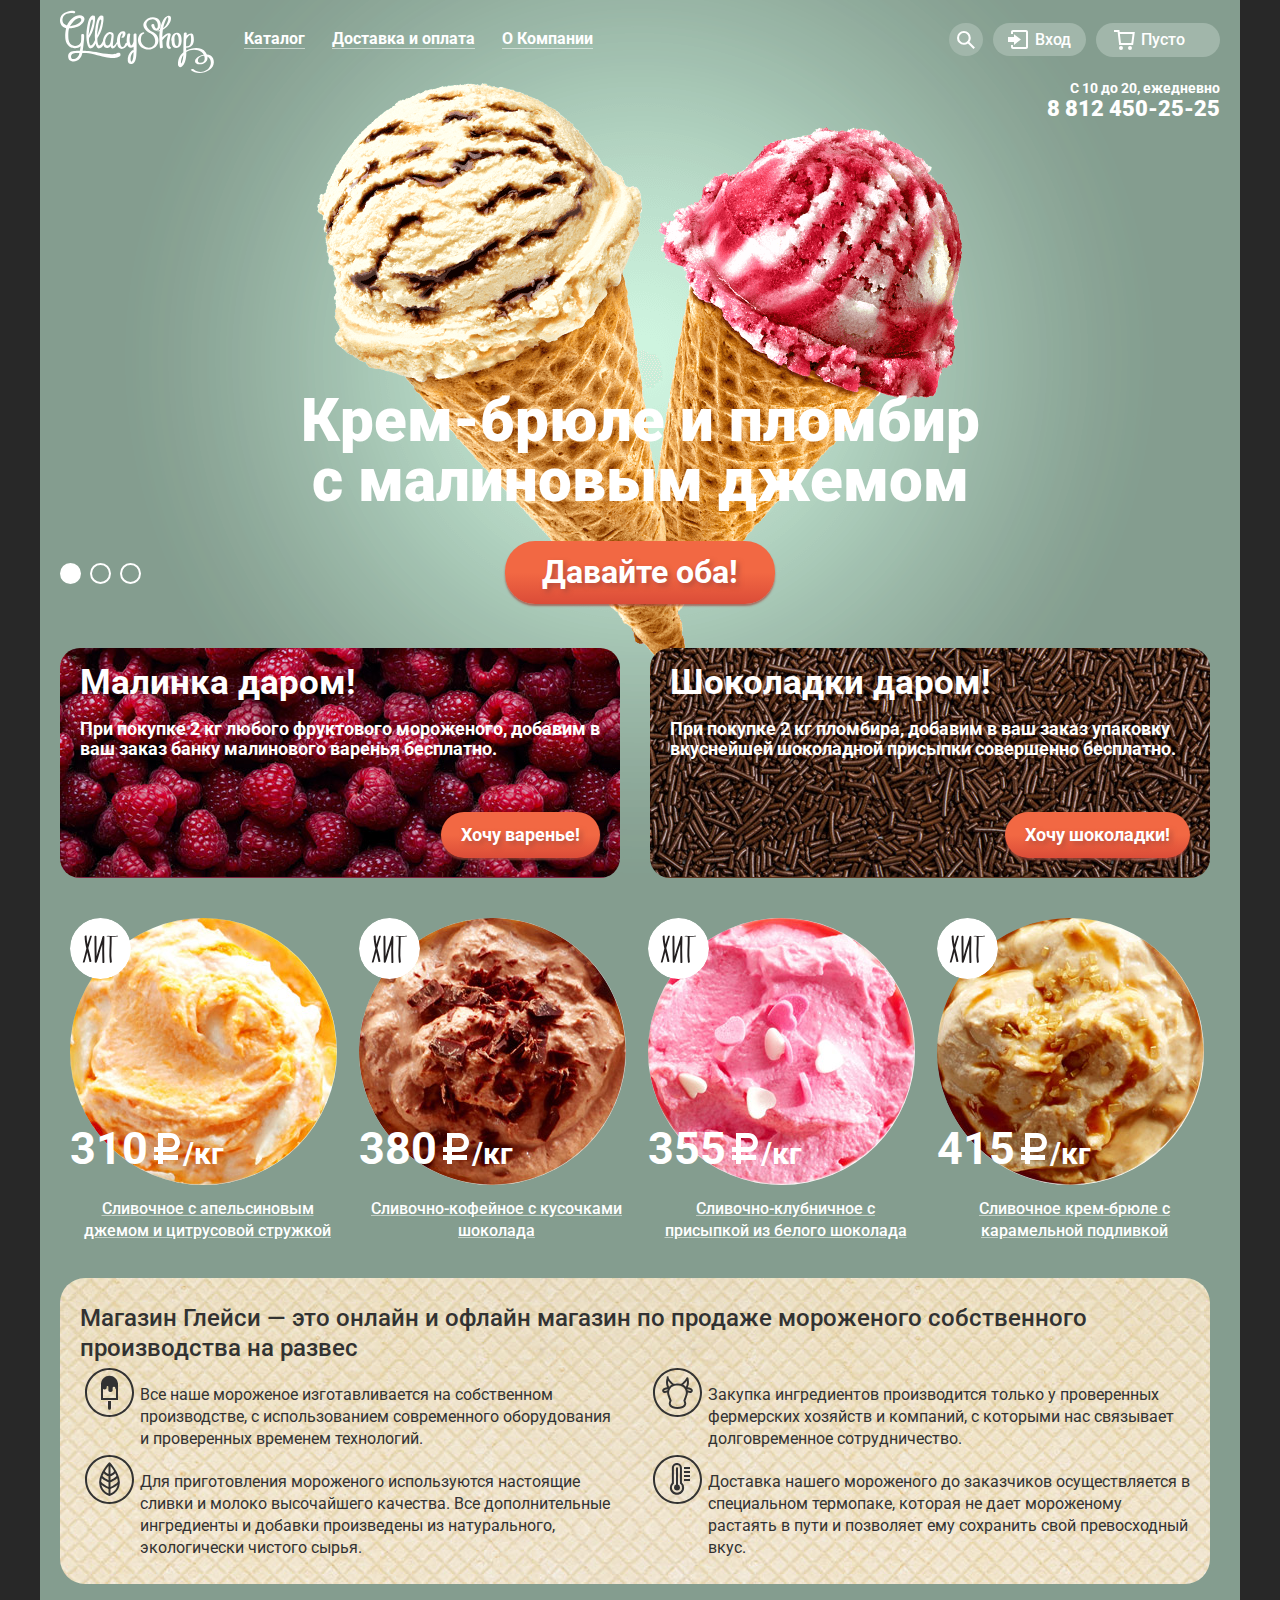
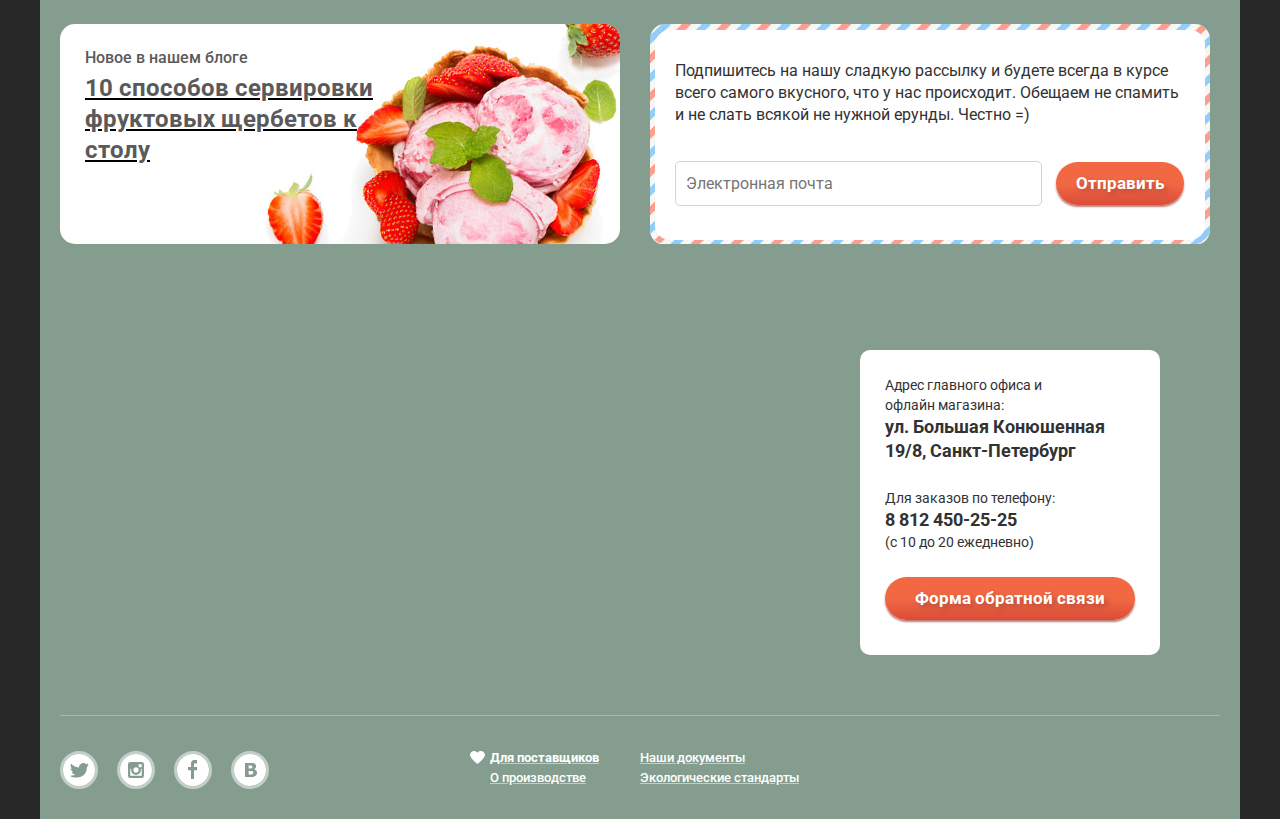
==== commit 1f5f6900: "Оптимизация, добавление js на user-block, минимизация" ====
--- a/index.html
+++ b/index.html
@@ -3,8 +3,8 @@
 <head>
 	<meta charset="UTF-8">
 	<meta name="viewport" content="width=device-width, initial-scale=1.0">
-	<link href="css/normalize.css" rel="stylesheet" type="text/css"/>
-	<link href="css/style.css" rel="stylesheet" type="text/css"/>
+	<link href="css/normalize-min.css" rel="stylesheet" type="text/css"/>
+	<link href="css/style-min.css" rel="stylesheet" type="text/css"/>
 	<link href="https://fonts.googleapis.com/css?family=Roboto:400,500,700,900&amp;subset=cyrillic" rel="stylesheet">
 	<title>Document</title>
 </head>
@@ -13,6 +13,15 @@
 		<symbol id="logo" viewBox="0 0 154 64">
 			<path d="M59.292 42.755c-.833-.25-2.153.373-2.153.373s-3.027 2.513-17.84-.378c-10.908-2.129-16.583-1.917-16.583-1.917s1.833-12.5 1.333-16c0 0 0-.917-1.083-.917s-1.75.417-1.75 1 .167 4.417-.25 7.083c0 0-1.417 4.251-6.167 3.917s-5.75-3.75-6.167-6.083-.666-8.833.584-11.5c0 0 7.167.25 11.667-3.583s4.25-7.167 2.083-8.583S15.883 5 12.049 8.5s-5.083 7-5.083 7-5.625-1.208-4.333-7.083C3.982 2.277 12.393 3 12.393 3c1.75.333 1.823.5 2.406-.083s1-2.083-1.75-2.167S2.049 2.021.466 7.5c-1.685 5.828 1.435 9.997 5.622 10.643 0 0-2.288 10.107.545 15.107s6.94 4.917 8.595 4.917 4.572-.916 5.405-2.25c0 0-.393 3.581-.724 4.88 0 0-6.935-.095-9.109 1.036-3.688 1.917-2.917 6.48-1.5 8.104 1.204 1.38 4.812 2.125 7.417.896 2.705-1.277 4.865-3.739 5.549-7.697 0 0 6.368-.469 12.534 1.364s14.756 3.556 17.34 3.556 8.046-.738 8.327-2.889c.186-1.438-.342-2.162-1.175-2.412zM15.862 9.328s3.281-2.5 4.844-.938c0 0 1.25 1.281.094 2.812-.656.869-2.396 3.589-10.656 4.938-.001.001 2.593-4.562 5.718-6.812zm.265 38.906s-4.531 2.469-5.047-.875c-.333-2.158.89-3.18 1.687-3.57s1.875-.879 6.579-.711c0 0 0 3.328-3.219 5.156z"/><path d="M73.576 24.477l-.002 6.77c-.007.038-.019.075-.021.115-.035.931-.418 1.734-.861 2.537a5.56 5.56 0 0 1-1.18 1.463c-.533.469-.877-.564-1.078-.985-1.391-2.915-.726-6.812-.187-9.862.257-1.454-2.706-1.077-2.936.222-.334 1.888-.869 5.118-.547 7.906-.587.101-1.167.366-1.341.737-.511 1.088-2.009 4.704-3.833 3.258-1.319-1.046-1.461-3.743-1.6-5.268-.191-2.111.154-4.267.816-6.266-.058.173 1.14-2.823 1.67-1.703.326.69.032 2.641-.608 3.122-1.571 1.182.875 1.67 1.824.956 1.802-1.356 3.05-5.708-.074-6.232-3.464-.581-5.438 2.923-6.163 5.697-.335 1.279-.563 3.074-.504 4.886-.481.832-2.097 3.533-3.047 4.026-1.125.584-1.104-.229-1.062-.75s.542-5.146.813-8.271c.175-2.014-.062-2.771-.5-3.646s-3.994-2.825-7.146.833c-2.183 2.534-2.912 4.927-3.08 7.054-.213.425-.443.873-.71 1.362-1.5 2.75-3.384 3.909-4.062 2-.594-1.672-.906-3.703-.75-6.188.005-.088 3.5-5 5.062-11.75s1.25-10.062.438-10.625-4.25-1.938-6.312 6.25c-1.523 6.047-2.137 12.5-1.565 17.879a41.603 41.603 0 0 1-1.229 2.434c-1.5 2.75-3.384 3.909-4.062 2-.594-1.672-.906-3.703-.75-6.188.005-.088 3.5-5 5.062-11.75s1.25-10.062.438-10.625-4.25-1.938-6.312 6.25-2.465 17.126-.5 23.125c0 0 1.081 3.375 3.103 3.125 1.671-.207 3.656-1.846 4.829-4.906.144.615.301 1.215.487 1.781 0 0 1.081 3.375 3.103 3.125 1.376-.17 2.964-1.32 4.14-3.423.711 1.839 2.239 3.34 4.213 2.985 2.667-.479 3.218-1.932 3.218-1.932s-.051 2.383 1.657 2.383c1.525 0 2.729-.889 3.938-3.159.409-.77.642-1.218.773-1.481.356 2.144 1.241 4.055 3.018 4.83 2.976 1.298 5.62-1.172 7.167-3.608.473 1.199 1.24 2.156 2.461 2.616 1.338.505 2.659.013 3.772-.928-.005 1.173-.016 2.346-.026 3.519-.584.001-1.239.143-1.547.415-3.203 2.825-4.598 6.241-4.195 10.521.233 2.48 2.576 3.597 4.725 2.662 3.101-1.35 3.57-6.021 3.83-8.836.625-6.829.139-13.939.139-20.791 0-1.293-2.906-.702-2.906.329zM30.252 13.281c.688-2.656 1.329-3.719 1.954-3.719s.938.719.469 3-1.987 8.626-4.094 12.75c0 0 .983-9.374 1.671-12.031zm8.418 0c.688-2.656 1.329-3.719 1.954-3.719s.938.719.469 3-1.987 8.626-4.094 12.75c0 0 .984-9.374 1.671-12.031zm12.859 12.427c-.074.58-.459 4.292-.959 6.292s-.953 2.78-2.583 3.438c-1.704.688-2.438-1.418-2.438-1.418-1.146-3.208.396-6.042 1.667-7.919s2.573-2.096 3.312-1.955a1.36 1.36 0 0 1 1.001 1.562zm21.972 18.056c-.038 2.683-.381 5.377-1.579 7.81-.701.146-1.029-.117-1.239-1.237a10.734 10.734 0 0 1 .049-3.251c.24-2.021 1.382-3.736 2.783-5.153-.007.61-.005 1.22-.014 1.831zM92.301 21.649c-2.541-1.229-4.811-3.29-5.715-6-1.279-3.827 2.928-6.647 6.275-6.474 3.488.181 5.137 3.625 4.967 6.709-.061 1.095-.748 3.557-2.096 2.277-.951-.906-1.369-2.375-1.566-3.632-.191-1.21-3.1-.495-2.898.776.578 3.657 4.527 7.689 7.898 3.863 3.014-3.418 1.656-9.462-2.574-11.233-4.523-1.893-10.135.077-12.529 4.327-2.732 4.85 2.748 9.598 6.629 11.321 6.225 3.338 6.455 14.054-1.818 14.126-3.43.03-6.619-2.438-7.693-5.609-.572-1.688-.279-7.553 2.014-8.003 1.807-.354 1.311-2.04-.453-1.693-3.713.727-5.08 5.515-4.721 8.858.576 5.341 5.578 8.339 10.631 8.295 4.682-.041 8.654-2.929 9.625-7.549.938-4.482-1.912-8.768-5.976-10.359z"/><path d="M110.881 37.532c-2.855-1.552-1.223-7.563-.791-9.875.279-1.492 1.555-3.794-.494-4.296-2.385-.584-5.223 1.687-7.277 3.858.012-2.506.17-4.999.553-7.478 3.088-1.576 5.4-3.821 7.182-7.395 1.295-2.604 1.941-7.971-2.461-6.422-3.986 1.403-5.377 6.017-6.619 9.688a29.258 29.258 0 0 0-1.094 4.378c-.398.16-.803.312-1.219.44-1.658.512-1.441 1.407.238.89.275-.085.543-.173.809-.263-.793 5.612-.256 11.49.248 17.02.049.54 2.969-.001 2.898-.777-.227-2.468-.414-4.922-.496-7.364.283-.104.52-.236.633-.387.889-1.175 1.982-2.203 3.08-3.177.299-.261.605-.513.92-.755l.459-.339c.674-.53.799-.543.381-.04-.061.916-.459 1.93-.625 2.832-.549 2.992-2.127 8.889 1.346 10.775.745.403 3.43-.715 2.329-1.313zm-6.486-24.101c.305-.897.715-1.77 1.094-2.636.473-1.082 1.73-4.768 2.645-3.004.729 1.404-.426 3.717-.938 5.067-.83 2.185-2.254 3.95-4.047 5.297.31-1.58.714-3.155 1.246-4.724z"/><path d="M121.635 30.527c.006-3.288-.375-7.506-4.303-7.863-4.309-.392-6.006 4.123-6.064 7.49-.004.274.135.456.35.569-.004 3.15.76 7.26 4.508 7.197 4.181-.068 5.505-3.714 5.509-7.393zm-4.998 5.475c-2.441-.971-2.219-5.203-2.053-7.24a.542.542 0 0 0-.246-.525c.301-2.017 1.082-5.03 2.863-3.506 1.416 1.211 1.445 4.148 1.521 5.835.053 1.144-.105 6.224-2.085 5.436zM153.135 48.58c-1.127-2.886-3.588-3.994-6.293-4.128a12.032 12.032 0 0 0-1.133-2.076c-3.91-5.788-13.189-5.019-19.475-1.948-.041-.913-.09-1.824-.129-2.73 2.533.127 5-.852 6.502-2.997 1.676-2.395 1.434-6.632.777-9.314-.619-2.525-3.088-2.072-4.93-1.234-.656.298-1.279.744-1.865 1.261.055-.672.111-1.345.16-2.014.111-1.542-2.842-1.153-2.941.203-.453 6.196-.297 12.366-.441 18.54-4.271 3.862-5.348 7.501-5.391 12.06-.02 2.271 1.934 3.961 3.982 2.386 2.895-2.224 3.771-6.629 4.172-9.984.178-1.491.197-3.009.16-4.528 4.49-2.941 10.635-3.149 15.205-.1.938.626 1.711 1.594 2.262 2.696-1.688.3-3.311.855-4.613 1.482-1.713.825-4.256 2.765-4.131 4.936.098 1.69 1.029 2.638 2.283 2.979.078.033.17.063.299.084 6.135.995 10.703-2.626 9.828-7.737 2.984 1.625 4.107 5.405 3.043 8.66-2.387 7.304-11.584 8.932-16.949 4.054-.574-.523-3.184.577-2.729.992 7.786 7.076 27.058.53 22.347-11.543zm-29.944-1.775c-.102 1.738-.459 3.549-1.145 5.143a22.06 22.06 0 0 1-.801 1.598s-.26.064-.316-.717c.025-2.858.809-5.577 2.346-7.892-.025.623-.048 1.245-.084 1.868zm3.129-17.858a.768.768 0 0 0 .146-.172c.516-.917 1.207-1.728 1.908-2.507.527-.586 1.119-1.138 1.803-1.539.324.162.654.991.777 2.131.303 2.772.439 10.096-3.945 9.407-.209-.033-.57.043-.947.171v-.039c-.06-2.478.075-4.967.258-7.452zm13.08 23.744c-.016-.003-.037-.001-.055-.003-1.689-.398-1.502-1.99-1.289-3.086.492-2.524 3.576-3.883 6.117-3.959 1.284 3.567.296 7.87-4.773 7.048z"/>
 		</symbol>
+		<symbol id="loupe" viewBox="0 0 17 17">
+			<path d="M16.958 15.527L11.75 10.32A6.455 6.455 0 0 0 13 6.5 6.5 6.5 0 1 0 6.5 13a6.465 6.465 0 0 0 3.839-1.263l5.205 5.204 1.414-1.414zM6.5 11C4.019 11 2 8.981 2 6.5S4.019 2 6.5 2 11 4.019 11 6.5 8.981 11 6.5 11z"/>
+		</symbol>
+		<symbol id="entrance" viewBox="0 0 21 19">
+			<path d="M6 14.875L12.917 9.5 6 4.125v2.917H-.042v4.917H6z"/><path d="M18 0H5C3.9 0 3 .9 3 2v2h2V2h13v15H5v-2H3v2c0 1.1.9 2 2 2h13c1.1 0 2-.9 2-2V2c0-1.1-.9-2-2-2z"/>
+		</symbol>
+		<symbol id="basket" viewBox="0 0 21 20">
+			<path d="M5.657 2.031L5.422 0H0v2h3.64l1.5 13h13.988l1.699-12.969H5.657zM17.372 13H6.922L5.888 4.031h12.66L17.372 13z"/><circle cx="6.984" cy="18" r="2"/><circle cx="15.984" cy="18" r="2"/>
+		</symbol>
 		<symbol id="ruble" viewBox="0 0 31 36">
 			<path d="M11 21h7.451c5.247 0 9.5-4.253 9.5-9.5S23.698 2 18.451 2H6v14H2v5h4v3H2v5h4v4h5v-4h15v-5H11v-3zm0-14h7.451v-.03a4.53 4.53 0 0 1 0 9.06V16H11V7z"/>
 		</symbol>
@@ -35,11 +44,17 @@
 			<circle fill="#FFF" cx="30.5" cy="30.5" r="30.5"/>
 			<path d="M19.985 18.27c-.915 2.683-1.718 5.384-2.472 8.094-.543-2.863-.921-5.756-.958-8.715-.005-.431-1.939-.11-1.932.518.052 4.243.8 8.354 1.747 12.432-1.196 4.58-2.311 9.18-3.579 13.771-.109.394 1.771.138 1.904-.344.902-3.265 1.726-6.535 2.556-9.8.805 3.204 1.644 6.407 2.273 9.657.098.508 2.041.045 1.932-.518-.864-4.462-2.12-8.836-3.146-13.247 1.068-4.086 2.202-8.157 3.578-12.191.124-.361-1.737-.145-1.903.343zM34.395 18.798c.049-1.047-1.919-.794-1.963.128-.004.08-.004.159-.008.238-.039.065-.084.128-.101.204-1.004 4.463-2.611 8.729-4.056 13.06-.644 1.93-1.139 3.898-1.666 5.856-.139-6.623-.135-13.237-.165-19.871-.005-1.042-1.965-.769-1.961.134.037 8.337.018 16.641.303 24.971a.644.644 0 0 0-.034.301l.064.445c.123.856 1.959.48 1.944-.317.005-.011.016-.018.021-.029 1.636-4.171 2.478-8.591 3.894-12.838.521-1.558 1.048-3.108 1.561-4.662-.071 5.987.058 11.969.211 17.961.026 1.012 1.58.771 1.91.065l.056-.119c.112-.239.088-.423-.015-.558-.211-8.333-.389-16.635.005-24.969zM47.32 17.66c-3.158.38-6.312.227-9.478.048-.491-.028-2.24.851-1.221.908 1.093.062 2.182.109 3.271.145-.093.081-.161.167-.157.265.295 8.408-1.054 17.239.191 25.564.063.424 2.01.005 1.932-.518-1.229-8.229.069-16.951-.185-25.27 1.776.012 3.551-.052 5.33-.266.857-.102 1.669-1.039.317-.876z"/>
 		</symbol>
-		<symbol id="ice-cream" viewBox="0 0 49 49">
-			ss	
-		</symbol>
-		<symbol id="ice-cream" viewBox="0 0 49 49">
-			ss	
+		<symbol id="twitter" viewBox="0 0 32 32">
+			<path d="M16 0C7.164 0 0 7.164 0 16c0 8.837 7.164 16 16 16 8.837 0 16-7.163 16-16 0-8.836-7.163-16-16-16zm7.944 12.809c-.251 6.516-3.463 10.832-10.992 10.702h-.486c-.447 0-4.543-.443-5.344-1.823 2.479.19 4.247-.406 5.12-1.136-1.048-.289-2.923-.461-3.251-2.848.384.104.618.221 1.299.113-1.307-.824-2.758-1.519-2.679-3.643.311.317 1.164.518 1.46.457-.768-.233-2.149-3.244-.974-4.781 1.984 1.79 4.075 3.482 7.804 3.643.227-2.214 1.24-3.699 3.168-4.325 1.84-.479 3.255.26 3.901 1.138.737-.224 1.453-.466 2.193-.685-.004.833-.569 1.463-.935 1.709.747.165 1.423-.475 1.423-.475-.184.963-1.094 1.725-1.707 1.954z"/>
+		</symbol>
+		<symbol id="instagram" viewBox="0 0 32 32">
+			<path d="M20.916 16a4.938 4.938 0 1 1-9.877 0c0-.394.051-.773.138-1.14h-.897v6.838h11.396V14.86h-.897c.086.367.137.746.137 1.14z"/><path d="M15.978 18.659c1.466 0 2.659-1.193 2.659-2.659s-1.193-2.659-2.659-2.659c-1.466 0-2.659 1.193-2.659 2.659s1.192 2.659 2.659 2.659zM18.637 10.302h3.039v3.039h-3.039z"/><path d="M16 0C7.164 0 0 7.164 0 16c0 8.837 7.164 16 16 16 8.837 0 16-7.163 16-16 0-8.836-7.163-16-16-16zm7.955 21.698a2.285 2.285 0 0 1-2.279 2.279H10.279A2.285 2.285 0 0 1 8 21.698V10.302a2.286 2.286 0 0 1 2.279-2.279h11.396a2.286 2.286 0 0 1 2.279 2.279v11.396z"/>
+		</symbol>
+		<symbol id="facebook" viewBox="0 0 32 32">
+			<path d="M16 0C7.164 0 0 7.163 0 16s7.164 16 16 16c8.837 0 16-7.164 16-16S24.837 0 16 0zm4.062 9.455h-3.021v3.444h3.021v3.445h-3.021v8.61H14.02v-8.61H11v-3.445h3.021V9.455c0-1.902 1.353-3.445 3.021-3.445h3.021v3.445z"/>
+		</symbol>
+		<symbol id="vkontakte" viewBox="0 0 32 32">
+			<path d="M16.637 14.495c.402-.019.719-.082.951-.188.326-.145.54-.33.641-.559.101-.229.15-.496.15-.797 0-.232-.058-.465-.174-.697-.116-.232-.322-.405-.617-.517-.264-.1-.592-.155-.984-.165a76.242 76.242 0 0 0-1.652-.014h-.339v2.965h.565c.571 0 1.057-.009 1.459-.028zM18.118 17.084c-.282-.081-.672-.125-1.166-.132a127.97 127.97 0 0 0-1.55-.009h-.79v3.493h.264c1.014 0 1.74-.003 2.18-.009a3.2 3.2 0 0 0 1.212-.245c.377-.157.633-.364.774-.625s.214-.562.214-.9c0-.446-.088-.788-.261-1.03-.17-.241-.464-.423-.877-.543z"/><path d="M16 0C7.164 0 0 7.164 0 16c0 8.837 7.164 16 16 16 8.837 0 16-7.163 16-16 0-8.836-7.163-16-16-16zm6.602 20.531a3.73 3.73 0 0 1-1.124 1.327c-.552.415-1.161.71-1.823.886s-1.501.264-2.519.264h-6.121V8.987h5.443c1.13 0 1.957.038 2.48.113a5.126 5.126 0 0 1 1.561.5c.533.27.929.632 1.189 1.087.26.455.392.975.392 1.558 0 .678-.179 1.278-.536 1.795-.358.518-.863.92-1.517 1.208v.075c.917.182 1.642.559 2.179 1.13.537.571.807 1.325.807 2.261 0 .678-.138 1.283-.411 1.817z"/>
 		</symbol>
 	</svg>
 	<input type="radio" id="slide1" name="toggle" checked>
@@ -70,11 +85,21 @@
 				</ul>
 			</nav>
 			<div class="user-block">
-				<div class="basket">
-					<a class="basket_btn" href="#">Пусто</a>
-				</div>
-				<div class="login">
-					<a class="login_btn" href="#">Вход</a>
+				<div class="user-block_item basket">
+					<div class="user-block_btn basket_btn">
+						<svg width="21" height="20">
+  							<use xlink:href='#basket'/>
+						</svg>
+						<span>Пусто</span>
+					</div>
+				</div>
+				<div class="user-block_item login">
+					<div class="user-block_btn login_btn">
+						<svg width="21" height="19">
+  							<use xlink:href='#entrance'/>
+						</svg>
+						<span>Вход</span>
+					</div>
 					<div class="wrapper_block">
 						<form action="#" method="get">
 							<div class="input-field">
@@ -93,8 +118,12 @@
 						</form>
 					</div>
 				</div>
-				<div class="search">
-					<a class="search_btn" href="#"></a>
+				<div class="user-block_item search">
+					<div class="user-block_btn search_btn">
+						<svg width="18" height="18">
+  							<use xlink:href='#loupe'/>
+						</svg>
+					</div>
 					<div class="wrapper_block">
 						<form action="#" method="post">
 							<div class="input-field">
@@ -107,7 +136,7 @@
 			</div>
 		</header>
 		<main>
-			<div>
+			<div class="info">
 				<div class="info_schedule" >С 10 до 20, ежедневно</div>
 				<a class="info_tel" href="tel:+78124502525">8 812 450-25-25</a>
 			</div>
@@ -291,10 +320,26 @@
 		</main>
 		<footer class="main_footer clearfix">
 			<div class="social">
-				<a class="social_btn social_btn_twitter" href="#"></a>
-				<a class="social_btn social_btn_instagram" href="#"></a>
-				<a class="social_btn social_btn_facebook" href="#"></a>
-				<a class="social_btn social_btn_vkontakte" href="#"></a>
+				<a class="social_btn" href="#">
+					<svg width="32" height="32">
+  						<use xlink:href='#twitter'/>
+					</svg>
+				</a>
+				<a class="social_btn" href="#">
+					<svg width="32" height="32">
+  						<use xlink:href='#instagram'/>
+					</svg>
+				</a>
+				<a class="social_btn" href="#">
+					<svg width="32" height="32">
+  						<use xlink:href='#facebook'/>
+					</svg>
+				</a>
+				<a class="social_btn" href="#">
+					<svg width="32" height="32">
+  						<use xlink:href='#vkontakte'/>
+					</svg>
+				</a>
 			</div>
 			<div class="additional">
 				<a href="#">Для поставщиков
@@ -309,7 +354,6 @@
 			<div class="made"></div>
 		</footer>
 	</div>
-	<script src="js/script.js"></script>
-	<script src="js/burger_menu.js"></script>
+	<script src="js/script-min.js"></script>
 </body>
 </html>--- a/css/style-min.css
+++ b/css/style-min.css
@@ -0,0 +1 @@
+body{max-width:1200px;margin:0 auto;font-weight:400;font-size:16px;color:#323232;font-family:"Roboto","Arial",sans-serif}body{background:#282828}a{font-weight:500;color:#fff;text-decoration-color:rgba(255,255,255,.5)}a:hover{color:#ffbc9e;text-decoration-color:rgba(255,188,158,.5)}a:active{color:#fff}img{max-width:100%; height:auto}.input-field{position:relative;display:inline-block}input{padding:1px 10px;border:none;border:1px solid #d3d3d2;border-radius:5px;font-weight:700;margin-top:15px}input::-webkit-input-placeholder,textarea::-webkit-input-placeholder{font-weight:400}input::-moz-input-placeholder,textarea::-moz-input-placeholder{font-weight:400}input:-ms-input-placeholder,textarea:-ms-input-placeholder{font-weight:400}input:hover{border:2px solid #d3d3d2;padding:0 9px}.prompt{display:none;position:absolute;top:-5px;left:30px;font-size:11px;line-height:24px}input:focus+.prompt,textarea:focus+.prompt{display:block;color:#5b9ddf}input:focus::-webkit-input-placeholder,textarea:focus::-webkit-input-placeholder{color:transparent}input:focus::-moz-placeholder,textarea:focus::-moz-placeholder{color:transparent}input:focus:-ms-input-placeholder,textarea:focus:-ms-input-placeholder{color:transparent}.btn{background:linear-gradient(to bottom,#f26843 50%,#db4c38 100%);color:#fff;font-weight:700;text-decoration:none;text-shadow:3px 3px 5px rgba(160,70,60,.7);border:none;outline:0;cursor:pointer;border-radius:30px;box-shadow:0 2px 2px rgba(160,70,60,.7)}.btn:hover,.btn:focus{background:linear-gradient(to bottom,#f58669 50%,#ec6f5e 100%);color:#fff}.btn:active{background:linear-gradient(to bottom,#d74632 50%,#e1613e 100%);box-shadow:inset 0 3px 3px rgba(160,70,60,.7)}.site_wrapper{background:#849d8f;max-width:1160px;height:100%;padding:0 20px;margin:0 auto;-webkit-transition:background 1.5s ease;transition:background 1.5s ease}#slide1,#slide2,#slide3{display:none}#slide1:checked ~ .site_wrapper .slide1,#slide2:checked ~ .site_wrapper .slide2,#slide3:checked ~ .site_wrapper .slide3 { display:block}#slide1:checked ~ .site_wrapper{  background:#849d8f url("../img/ice-cream.png") no-repeat 77px 0}#slide2:checked ~ .site_wrapper{  background:#8996a6 url("../img/ice-cream2.png") no-repeat 77px 0}#slide3:checked ~ .site_wrapper{ background:#9d8b84 url("../img/ice-cream3.png") no-repeat 77px 0}.clearfix::after{display:table;content:"";clear:both}.logo{width:154px;height:64px;float:left;margin-top:10px;margin-right:16px;fill:#fff}.main_nav{width:550px;float:left;display:inline-block;vertical-align:top}.main-nav__toggle{display:none}.first_list,.second_list{margin:0;padding:0;font-size:0}.first_list >li{display:inline-block;vertical-align:top;padding:23px 0}.first_list >li >a{display:inline-block;vertical-align:top;font-size:16px;font-weight:700;color:#fff;text-decoration:none;border-bottom:1px solid rgba(255,255,255,.5);margin:7px 13px 7px 14px}.first_list >li >a:hover{background:#fff;color:#000;padding:7px 13px;border-radius:20px;margin:0;margin-right:1px}.first_list >li >a:active{box-shadow:inset 0 3px 3px rgba(104,104,104,.6)}.first_list >li >.active_first_list{background:#d07058;padding:7px 13px;border:none;border-radius:20px;margin:0;margin-right:1px}.second_list{display:none;position:absolute;z-index:1;background:#fff;box-shadow:0 15px 15px 10px rgba(87,100,92,.5);margin-top:5px;border-radius:7px}.first_list li:hover .second_list{display:block}.second_list >li{background:#fff;padding:5px 0}.second_list >li:nth-child(1){border-top-right-radius:7px;border-top-left-radius:7px}.second_list >li:nth-last-child(1){border-bottom-right-radius:7px;border-bottom-left-radius:7px}.second_list >li >a{background:#fff;width:100%;display:inline-block;vertical-align:top;box-sizing:border-box;vertical-align:top;font-size:14px;font-weight:400;color:#000;text-decoration:none;padding:5px 20px}.second_list >li:nth-child(1)::after{display:table;content:"";background:#d1d0ce;width:90%;height:1px;margin:0 auto}.second_list >li:nth-child(1){padding-bottom:0px}.second_list >li:nth-child(1) >a{font-weight:700;padding-bottom:10px}.second_list >li:hover,.second_list >li:hover >a{background:#fbded7;color:#000}.second_list >li:active,.second_list >li:active >a{background:#f6b5a5}.second_list >.active_second_list,.second_list >.active_second_list >a{background:#d07058;color:#fff;pointer-events:none}.user-block{width:400px;float:right;margin:23px 0}.user-block_item{position:relative;float:right;margin-left:10px}.user-block_btn{background:#a1b6aa;border-radius:20px;font-weight:500}.user-block_btn svg{display:inline-block;vertical-align:middle;fill:#fff}.user-block_btn span{vertical-align:middle;color:#fff;padding-left:2px}.basket_btn:hover{color:#fff}.search_btn:hover,.login_btn:hover,.basket_btn_active:hover,.login_btn:hover span,.basket_btn_active:hover span{background:#fff;color:#000;cursor:pointer}.search_btn:hover svg,.login_btn:hover svg,.basket_btn_active:hover svg{fill:#000}.search_btn{padding:7px 8px}.wrapper_block{display:none;position:absolute;z-index:1;right:0;top:40px;background:#fff;border-radius:7px;box-shadow:0 15px 15px 10px rgba(87,100,92,.5)}.wrapper_block::before{position:absolute;z-index:-1;width:100%;height:10px;top:-10px;content:""}.search input,.login input{width:228px;height:37px;margin:15px}.login_btn{padding:7px 15px}.enter_btn{height:35px;font-size:15px;line-height:35px;padding:0 25px;margin:0 15px 15px}.additionally{display:inline-block;vertical-align:middle}.additionally a{display:block;font-weight:400;font-size:13px;line-height:24px;color:#000;text-decoration-color:rgba(0,0,0,.5)}.additionally a:hover{color:#ec593c;text-decoration-color:rgba(236,89,60,.5)}.basket_btn{padding:7px 18px;padding-right:35px}.basket_inside{background:#fff;min-width:520px;margin:10px 20px 20px 5px}.basket_inside_list{margin:15px 0}.cancel_btn{vertical-align:middle;position:relative;background:#fff;width:25px;height:25px;border:none;margin-right:10px;cursor:pointer}.cancel_btn::after,.cancel_btn::before{position:absolute;background:#3e3e3e;width:14px;height:1px;content:""}.cancel_btn::before{transform:rotate(45deg)}.cancel_btn::after{transform:rotate(-45deg)}.cancel_btn:hover::before,.cancel_btn:hover::after{background:#d90000}.basket_inside_list img{vertical-align:middle;width:35px;height:35px}.basket_inside span{vertical-align:middle;font-size:13px}.basket_inside_name{vertical-align:middle;display:inline-block;width:230px;margin:0 10px}.basket_inside_quantity{display:inline-block;width:110px;margin-right:10px}.basket_inside b{vertical-align:middle;font-weight:normal;color:#808080}.total{text-align:right;font-weight:700;font-size:15px;padding-top:15px;padding-right:10px;border-top:1px solid #cacac7;margin-bottom:10px}.issue_btn{float:right;padding:8px 20px}.info{display:flex;flex-direction:column;align-items:flex-end}.info_schedule{color:#fff;font-weight:700;font-size:14px}.info_tel{color:#fff;font-weight:900;font-size:22px;text-decoration:none}.wrapper_slaider{position:relative}.slaider{width:700px;height:527px;padding:0;margin:0 auto}.slide{display:none;position:relative;list-style:none}.slaider p{position:absolute;top:210px;color:#fff;font-weight:900;font-size:60px;line-height:60px;text-align:center}.controls-direction label{position:absolute;top:442px;width:17px;height:17px;border:2px solid #fff;border-radius:15px;cursor:pointer}.controls-direction label:nth-child(2){left:30px}.controls-direction label:nth-child(3){left:60px}.controls-direction label:hover{background:#b2c1b7}#slide1:checked ~ .site_wrapper label[for="slide1"],#slide2:checked ~ .site_wrapper label[for="slide2"],#slide3:checked ~ .site_wrapper label[for="slide3"] { background:#fff}.give_btn{height:63px;position:absolute;top:420px;left:215px;font-size:32px;line-height:63px;padding:0 37px}.banners{max-width:100%;width:1150px;color:#fff}.banners h2{font-weight:700;font-size:35px;margin:15px 20px}.banners p{font-weight:700;font-size:18px;margin:0 20px}.want_btn{position:absolute;right:20px;bottom:20px;height:46px;font-size:18px;line-height:46px;padding:0 20px}.left_banner{position:relative;background:#7e223e url(../img/raspberries.jpg) no-repeat;max-width:49%;width:560px;height:230px;border-radius:20px;float:left}.right_banner{position:relative;background:#5d3620 url(../img/chocolate.jpg) no-repeat;max-width:49%;width:560px;height:230px;border-radius:20px;float:right}.hits,.catalog{position:relative;max-height:340px;padding:0;margin:30px 0}.item_hover{position:relative;display:inline-block;vertical-align:top;width:265px;min-height:400px;padding:10px 10px}.item_hover:hover{z-index:1;background:rgba(167,184,173,.9);border-radius:7px}.circle_ice-cream{width:267px;height:267px;position:absolute;border-radius:150px}.hit_icon{width:61px;height:61px;position:absolute;border-radius:30px;fill:#231f20}.price{position:absolute;vertical-align:middle;top:223px}.price span{font-weight:700;font-size:45px;line-height:13px;color:#fff}.price svg{width:31px;height:36px;margin-right:-4px;margin-bottom:-3px;fill:#fff}.price .measure{font-size:30px}.description{position:absolute;top:290px;line-height:22px;text-align:center;margin:0 5px}.fast_btn{display:none;position:absolute;top:360px;height:35px;font-size:18px;line-height:35px;padding:0 25px;margin-left:25px}.item_hover:hover .fast_btn{display:block}.seo{background:#f0e6ce url(../img/wafer.jpg);width:1150px;border-radius:25px;margin-bottom:40px}.seo h2{font-weight:500;font-size:24px;line-height:30px;padding:25px 20px 0;margin:5px 0}.about{padding:0;padding-bottom:20px;margin:0}.about li{width:537px;list-style:none}.about li:nth-child(odd){float:left;margin-left:25px}.about li:nth-child(even){float:right;margin-right:20px}.about li svg{width:49px;height:49px;position:absolute;fill:#323232}.about li p{line-height:22px;margin-left:55px;margin-bottom:5px}.news_dispatch{max-width:100%;width:1150px;margin-bottom:40px}.news{background:#fff url(../img/strawberry.jpg);max-width:49%;width:560px;min-height:220px;float:left;border-radius:15px}.news_overhead{font-weight:500;color:#5a5a5a;padding:25px 25px 5px}.news_title{display:inline-block;vertical-align:top;max-width:300px;font-weight:700;font-size:24px;line-height:31px;color:#5a5a5a;text-decoration-color:#000;margin:0 25px}.wrapper_dispatch{background:url(../img/mail_fon.jpg) no-repeat;max-width:49%;width:560px;float:right;border-radius:15px}.dispatch{background:#fff;max-width:calc(100% - 10px);width:550px;min-height:210px;border-radius:15px;margin:-10px 0 5px 5px}.dispatch p{line-height:22px;padding:30px 20px 0;margin-bottom:20px}.subscription input{width:345px;height:41px;margin:15px 10px 0 20px}.send_btn{height:43px;font-size:17px;line-height:43px;padding:0 20px}.map{position:relative;max-width:100%;width:1120px;height:430px;margin-left:-20px}.map iframe{max-width:calc(100%+40px);border:none}.map_info{position:absolute;top:0;right:0;background:#fff;width:300px;min-height:305px;margin-top:65px;border-radius:10px}.map_info p{font-size:14px;line-height:20px;margin:25px}.map_info b{font-weight:700;font-size:18px;line-height:24px}.form_btn{display:inline-block;vertical-align:top;height:43px;font-size:17px;line-height:43px;padding:0 30px;margin-left:25px}.modal{display:none;position:fixed;top:0;left:0;z-index:1;width:100%;height:100%;background:rgba(0,0,0,.5)}.modal_content{position:fixed;bottom:50%;left:50%;z-index:5;background:#fff;width:480px;padding-bottom:25px;border-radius:8px;margin-left:-240px;margin-bottom:-240px}.modal_show{display:block}.exit{position:absolute;top:10px;right:10px;width:40px;height:40px;cursor:pointer}.exit::before,.exit::after{position:absolute;background:#777;width:30px;height:3px;content:""}.exit::before{top:18px;left:5px;transform:rotate(45deg)}.exit::after{top:18px;left:5px;transform:rotate(-45deg)}.exit:hover::before,.exit:hover::after{opacity:.5}.modal_content_title{font-weight:700;font-size:20px;line-height:24px;padding-top:20px;margin:0 20px 15px}.modal_content input{display:block;width:250px;height:41px;margin:15px 20px}.modal_content textarea{width:418px;height:160px;font-weight:700;padding:10px;border:1px solid #d3d3d2;border-radius:5px;margin:15px 20px;resize:none}.float_right{float:right;margin-right:20px}.main_footer{min-height:103px;border-top:1px solid #a9bbb1}.social{width:380px;float:left;margin-right:50px}.social_btn{display:inline-block;vertical-align:top;width:32px;height:32px;border:3px solid #c2cec7;border-radius:20px;margin-top:35px;margin-right:15px}.social_btn svg{fill:#fff}.social_btn:hover{border:3px solid #dbe3de}.additional{width:330px;float:left;margin-top:35px;margin-right:50px}.additional a{display:inline-block;vertical-align:top;min-width:150px;float:left;font-size:13px;white-space:nowrap;margin-bottom:5px}.additional a:nth-child(1){position:relative;font-weight:700}.additional svg{width:15px;height:13px;position:absolute;left:-20px;fill:#fff}.made{width:267px;float:right}.top_navigation{color:#fff;margin-top:-22px}.top_navigation a{font-size:14px;color:#fff;margin:0 5px}.top_navigation a:nth-last-child(1){text-decoration:none;pointer-events:none}.top_navigation a:nth-child(1){margin-left:0}.name{font-weight:700;font-size:35px;line-height:30px;color:#fff;margin:10px 0 50px}.wrapper_filter{display:inline-block;vertical-align:top;position:relative;margin-right:15px;margin-bottom:40px}.wrapper_filter:nth-child(1)::after {content:"";    border-style:solid;    border-width:4px 4px 0 4px;    border-color:#fff transparent transparent transparent;    pointer-events:none;position:absolute;top:17px;right:15px}.filter_title{position:absolute;top:-20px;left:15px;font-weight:500;font-size:14px;color:#fff}.filter_sorting{background:#a9b9af;width:193px;height:36px;font-weight:500;color:#fff;padding:0 15px;border:none;border-radius:25px;-webkit-appearance:none;-moz-appearance:none;outline:none;cursor:pointer}select::-ms-expand{  display:none}.filter_sorting:hover,.filter_sorting:focus{background:#fff;color:#000}.filter_sorting option{background:#fff;color:#000}.filter_price{position:relative;background:#a9b9af;width:218px;height:36px;border-radius:25px}.scale{position:absolute;top:16px;left:15px;background:#d1d9d2;width:188px;height:3px}.toggle{position:absolute;top:7px;left:34px;background:#fff;width:20px;height:20px;border-radius:10px;cursor:pointer}.toggle:nth-last-child(1){left:132px}.bar{position:absolute;top:16px;left:54px;background:#fff;width:78px;height:3px}.filter_fat{display:inline-block;vertical-align:top;background:#a9b9af;width:415px;min-height:36px;border-radius:25px}.filter_fat input{display:none}.filter_fat input+label span{display:inline-block;vertical-align:top;background:#a9bab0;width:16px;height:16px;padding:1px;border:1px solid #fff;border-radius:25px;margin:0px 5px 0 17px;cursor:pointer}.filter_fat input:checked+label span::after{display:block;content:"";background:#fff;width:10px;  height:10px;  border:none;  border-radius:10px;  margin:3px;pointer-events:none}.filter_fat input+label span:hover,.filter_fat input:checked+label span:hover{border:2px solid #fff;padding:0}.filter_fat input+label span:disabled,.filter_fat input:checked+label span:disabled{opacity:.3}.filter_fat label{display:inline-block;vertical-align:top;color:#fff;margin-top:8px;cursor:pointer}.filter_fillers{display:inline-block;vertical-align:top;background:#a9b9af;width:700px;min-height:36px;border-radius:25px}.filter_fillers input{display:none}.filter_fillers input+label span{display:inline-block;vertical-align:top;background:#a9bab0;width:16px;height:16px;padding:1px;border:1px solid #fff;border-radius:3px;cursor:pointer;margin:0 10px 0 17px}.filter_fillers input:checked+label span::after{display:block;content:"";background:url(../img/checkbox_checked.svg);width:16px; height:16px; border:none;pointer-events:none}.filter_fillers input+label span:hover,.filter_fillers input:checked+label span:hover{border:2px solid #fff;padding:0}.filter_fillers input+label span:disabled,.filter_fillers input:checked+label span:disabled{opacity:.3}.filter_fillers label{display:inline-block;vertical-align:top;color:#fff;margin-top:8px;cursor:pointer}.apply_btn{background:#a6b7ad;height:34px;font-weight:500;color:#fff;line-height:30px;padding:0 28px;border:2px solid #fff;border-radius:15px;margin-top:1px;outline:none;cursor:pointer}.apply_btn:hover,.apply_btn:focus{background:#fff;color:#000}.apply_btn:active{color:rgba(0,0,0,.8);padding:0 30px;border:none;box-shadow:inset 0 3px 3px rgba(104,104,104,.6)}.catalog_pages{min-height:1200px}.item{display:inline-block;vertical-align:top;height:330px;margin-bottom:30px}.paginator{float:right}.paginator li{display:inline-block;vertical-align:top;font-weight:500;color:#fff;list-style:none;margin-top:45px}.paginator svg{fill:#c1c6ce}.icon-right-left{transform:rotate(180deg)}.paginator a{display:inline-block;vertical-align:top;width:25px;height:25px;border-radius:15px;text-align:center;line-height:25px;text-decoration:none}.paginator-btn-active{background:#fff;color:#000}.paginator a:hover,.paginator-btn-active:hover{background:#9db1a5;color:#fff}.paginator a:active,.paginator-btn-active:active{background:#fff;color:#000}@media (max-width:768px) {.logo{float:none;display:block;margin:0 auto}.main_nav{position:relative;width:280px;float:none}.main-nav__toggle{ background:#a7b8ad; width:40px; height:40px; position:absolute; display:block; left:0; top:15px; border:none; border-radius:5px; cursor:pointer}.main-header--closed .main-nav__toggle::before{ background:#fff; width:20px; height:2px; position:absolute; top:13px; left:10px; content:""; box-shadow:0 6px 0 0 #fff,0 12px 0 0 #fff}.main-header--opened .main-nav__toggle:before,.main-header--opened .main-nav__toggle:after{ background:#fff; width:25px; height:2px; position:absolute; left:8px; content:""; transform:rotate(45deg)}.main-header--opened .main-nav__toggle::after{ transform:rotate(-45deg)}.main-nav--nojs .main-nav__toggle{ display:none}.main-header--closed .first_list,.main-header--closed .user-block{ display:none}.first_list >li{background:linear-gradient(to right,#849d8f,#a7b8ad,#849d8f);display:block;padding:5px 0;padding-left:40px;margin-top:10px}.first_list >li >a{display:block;padding:12px 13px;border-bottom:none;margin:0}.first_list >li >a:hover{padding:12px 13px;border-radius:4px}.first_list >li >.active_first_list{background:none;padding:12px 13px}.second_list{background:none;display:block;position:static;box-shadow:none}.second_list >li{background:none;border-radius:7px}.second_list >li:nth-child(1)::after{display:none}.second_list >li >a{background:none;color:#e0e0e0;padding:5px 30px}.user-block{width:225px;float:none;margin:10px 0}.user-block_item{background:linear-gradient(to right,#849d8f,#a7b8ad,#849d8f);width:100%;float:none;padding:5px 0;padding-left:40px;margin-left:0;margin-top:10px}.user-block_btn{background:none;width:100%;padding:12px 0;padding-left:15px;border-radius:4px}.user-block_btn svg{display:none}.user-block_btn:hover{background:#fff}.search_btn::before{content:"Поиск";color:#fff}.basket_btn::before{content:"Корзина:";color:#fff}.search_btn:hover::before,.basket_btn:hover::before,.user-block_btn:hover span{color:#000}.wrapper_block{top:60px}.wrapper_slaider{display:none}#slide1:checked ~ .site_wrapper{background:#849d8f}.banners{max-width:100%}.banners h2{font-size:24px;padding-top:13px}.banners p{font-size:16px}.left_banner,.right_banner{float:none;max-width:100%;margin:0 auto}.hits,.catalog{max-height:1300px;text-align:center}.item_hover{width:225px;min-height:310px;text-align:left}.circle_ice-cream{width:157px;height:157px;margin-left:35px}.hit_icon{width:40px;height:40px;margin-left:35px}.price{top:120px}.price span{font-size:32px}.price svg{width:22px;height:27px}.price .measure{font-size:28px}.description{top:175px}.fast_btn{display:block;top:245px;margin-left:5px}.seo{background-position:-20px 0;max-width:100%}.seo h2{font-size:18px;line-height:24px}.about li{width:90%;text-indent:25px}.about li:nth-child(odd),.about li:nth-child(even){float:none;margin:15px}.about li svg{width:20px;height:20px}.about li p{margin-left:0}.subscription input{width:80%}.send_btn{margin:15px 20px 25px}.news_dispatch{max-width:100%}.news,.wrapper_dispatch{float:none;max-width:100%;margin:25px auto}.wrapper_dispatch{background:#fff}.news_title{font-size:18px}.dispatch{max-width:90%}.dispatch p{padding:10px 20px;margin-bottom:5px}.social,.additional,.made{max-width:90%;float:none}.additional{margin-left:20px}.filters{margin-bottom:25px}.catalog_pages{text-align:center}.top_navigation{margin-top:10px}.filter_fat,.filter_fillers{width:100%;height:100%}.filter_fat input+label span,.filter_fillers input+label span{margin-bottom:10px}}@media (max-width:519px){.map_info{display:none}}@media (min-width:520px) and (max-width:768px) {.map_info{display:block;width:260px}.form_btn{margin-left:7px}}@media (min-width:769px) and (max-width:1210px) {#slide1:checked ~ .site_wrapper,#slide2:checked ~ .site_wrapper,#slide3:checked ~ .site_wrapper{background-position:50% 0}.main_nav{width:380px}.banners h2{font-size:30px}.hits,.catalog{max-height:1300px;text-align:center}.item_hover{text-align:left}.seo{background-position:-20px 0;max-width:100%}.about li{width:45%}.about li svg{width:40px;height:40px}.dispatch p{padding:10px 20px;margin-bottom:5px}.subscription input{display:inline-block;width:160px}}